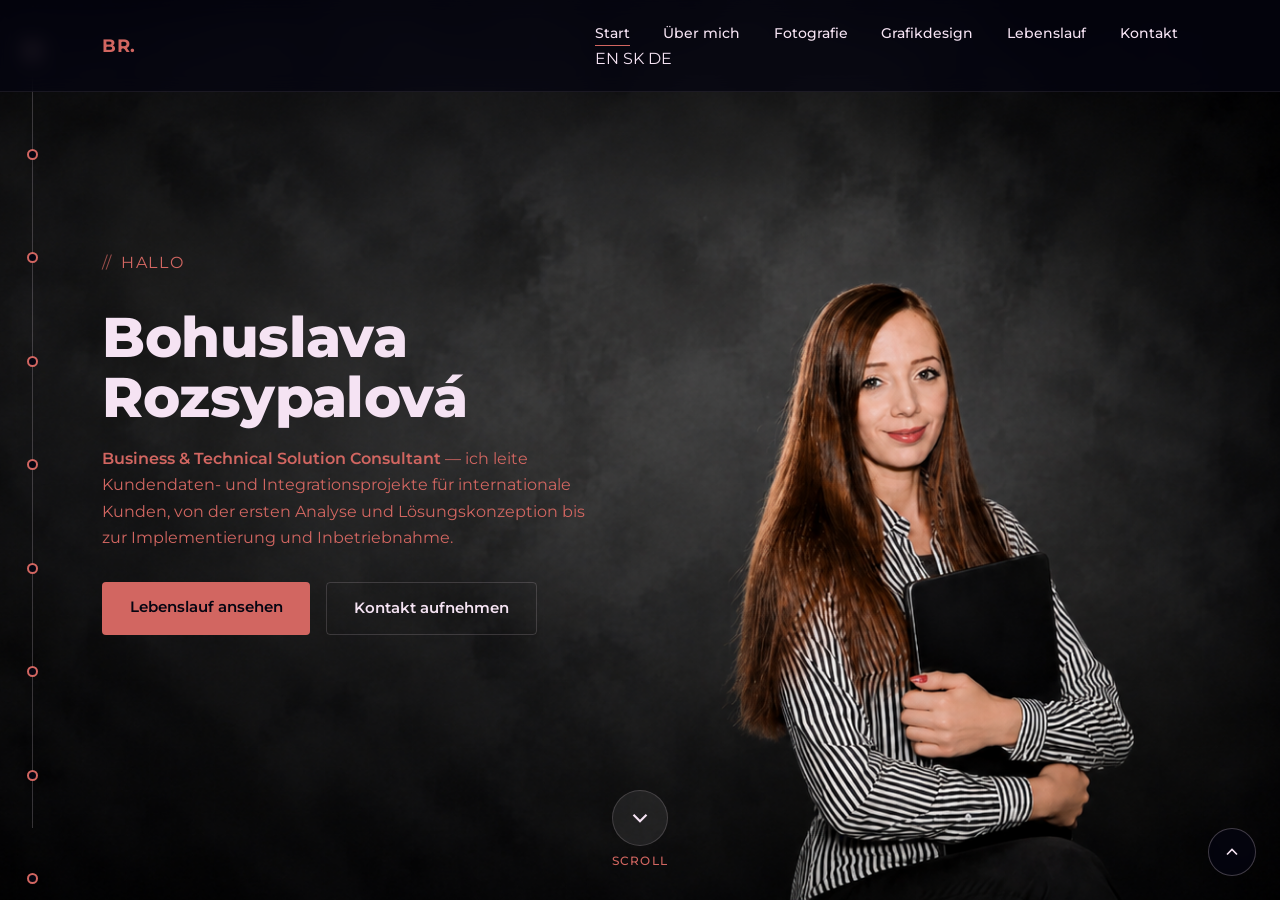
==== de.html @ 7084615e "Add files via upload" ====
<!DOCTYPE html>
<html lang="de">
<head>
<meta charset="UTF-8">
<meta name="viewport" content="width=device-width, initial-scale=1.0">
<meta name="theme-color" content="#050511">
<meta name="color-scheme" content="dark light">
<title>Bohuslava Rozsypalová — Business &amp; Technical Solution Consultant | CDP, CRM &amp; Datenintegration</title>
<meta name="description" content="Portfolio und Lebenslauf von Bohuslava Rozsypalová — Business &amp; Technical Solution Consultant mit Schwerpunkt Customer Data Platforms, CRM und Datenintegration.">

<!-- Sprachversionen der Seite -->
<link rel="alternate" hreflang="en" href="https://bohuslavar.github.io/index.html">
<link rel="alternate" hreflang="sk" href="https://bohuslavar.github.io/sk.html">
<link rel="alternate" hreflang="de" href="https://bohuslavar.github.io/de.html">

<!-- Favicon -->
<link rel="icon" type="image/png" href="https://res.cloudinary.com/xbffrklb/image/upload/v1787764963/9043000.png">
<link rel="apple-touch-icon" href="https://res.cloudinary.com/xbffrklb/image/upload/v1787764963/9043000.png">
<link rel="preconnect" href="https://fonts.googleapis.com">
<link rel="preconnect" href="https://fonts.gstatic.com" crossorigin>
<link href="https://fonts.googleapis.com/css2?family=Montserrat:wght@300;400;500;600;700;800&display=swap" rel="stylesheet">
<link rel="stylesheet" href="style.css">
<link rel="stylesheet" href="style-additions.css">
<!-- Übersetzungen der per JavaScript erzeugten Texte -->
<script>
window.I18N = {
  sending: 'Wird gesendet…',
  sendBtn: 'Nachricht senden',
  formOk: '✓ Nachricht gesendet — vielen Dank! Ich melde mich bald.',
  formErr: 'Etwas ist schiefgelaufen. Schreiben Sie mir bitte direkt an b.rozsypalova@gmail.com.',
  scratchHint: 'freirubbeln',
  moves: 'Züge: ',
  pairs: 'Paare: ',
  solved: (n) => `🎉 Gelöst in ${n} Zügen!`,
  photoCats: {
    portraits: { label: 'porträts', title: 'Porträtfotografie',  desc: 'Studio- und Available-Light-Porträts mit Fokus auf Charakter und Stimmung.' },
    various:   { label: 'diverses', title: 'Diverses',           desc: 'Eine Mischung aus Alltagsmomenten, Straßenszenen und persönlichen Projekten.' },
    products:  { label: 'produkte', title: 'Produktfotografie',  desc: 'Klare, detailorientierte Aufnahmen für E-Commerce und Branding.' },
    shelters:  { label: 'tierheime', title: 'Tierheime',         desc: 'Mit Fotografie unterstütze ich Tierheime, so gut ich kann.' }
  },
  graphicCats: {
    branding: { label: 'branding', title: 'Markenidentität',   desc: 'Logos, Farbsysteme und visuelle Identitäten für Marken und Produkte.' },
    ui:       { label: 'ui & web', title: 'UI- & Webdesign',   desc: 'Interfaces und Layouts für Websites, Apps und digitale Produkte.' },
    various:  { label: 'diverses', title: 'Diverses',          desc: 'Poster, Tassen, Broschüren und druckfertige Materialien.' }
  }
};
</script>
<script src="script.js" defer></script>
</head>
<body>

<!-- ============================================================
     PIPELINE
     ============================================================ -->
<div class="pipeline" aria-hidden="true">
  <div class="pipeline-track"></div>
  <div class="pipeline-node" style="top:5vh"  data-label="start"></div>
  <div class="pipeline-node" style="top:16.5vh" data-label="über mich"></div>
  <div class="pipeline-node" style="top:28vh" data-label="motto"></div>
  <div class="pipeline-node" style="top:39.5vh" data-label="fotografie"></div>
  <div class="pipeline-node" style="top:51vh" data-label="grafikdesign"></div>
  <div class="pipeline-node" style="top:62.5vh" data-label="schrift & farben"></div>
  <div class="pipeline-node" style="top:74vh" data-label="memory"></div>
  <div class="pipeline-node" style="top:85.5vh" data-label="lebenslauf"></div>
  <div class="pipeline-node" style="top:97vh" data-label="kontakt"></div>
</div>

<!-- ============================================================
     KOPFZEILE / NAVIGATION
     ============================================================ -->
<header>
  <a href="#home" class="logo">BR.</a>
  <div class="header-right">
    <nav>
      <ul id="nav-list">
        <li><a href="#home" data-nav="home">Start</a></li>
        <li><a href="#about" data-nav="about">Über mich</a></li>
        <li><a href="#photo" data-nav="photo">Fotografie</a></li>
        <li><a href="#graphic" data-nav="graphic">Grafikdesign</a></li>
        <li><a href="#cv" data-nav="cv">Lebenslauf</a></li>
        <li><a href="#contact" data-nav="contact">Kontakt</a></li>
      </ul>
    </nav>
    <!-- Sprachumschalter -->
    <div class="lang-switch" role="navigation" aria-label="Sprache">
      <a href="index.html" hreflang="en">EN</a>
      <a href="sk.html" hreflang="sk">SK</a>
      <a href="de.html" class="active" hreflang="de" aria-current="page">DE</a>
    </div>
    <button class="nav-toggle" aria-label="Menü öffnen" aria-expanded="false">☰</button>
  </div>
</header>

<div class="scroller" id="scroller">

  <button class="back-to-top" id="back-to-top" aria-label="Nach oben">
    <svg width="20" height="20" viewBox="0 0 24 24" fill="none" stroke="currentColor" stroke-width="2"><path d="M18 15l-6-6-6 6"/></svg>
  </button>

  <!-- ============================================================
       ABSCHNITT: START
       ============================================================ -->
  <section id="home" class="theme-a">
    <div class="home-copy" data-reveal>
      <p class="eyebrow">hallo</p>
      <h1>Bohuslava<br>Rozsypalová</h1>
      <p><span class="role">Business &amp; Technical Solution Consultant</span> — ich leite Kundendaten- und Integrationsprojekte für internationale Kunden, von der ersten Analyse und Lösungskonzeption bis zur Implementierung und Inbetriebnahme.</p>
      <div class="btn-row">
        <a href="https://bohuslavar.github.io/documents/Bohuslava_Rozsypalova_CV.pdf" target="_blank" rel="noopener" class="btn btn-primary">Lebenslauf ansehen</a>
        <a href="#contact" class="btn btn-ghost">Kontakt aufnehmen</a>
      </div>
    </div>
    <button class="scroll-cue" onclick="document.getElementById('about').scrollIntoView({behavior:'smooth'})" aria-label="Zum Abschnitt Über mich">
      <span class="scroll-circle"><svg width="26" height="26" viewBox="0 0 24 24" fill="none" stroke="currentColor" stroke-width="2"><path d="M6 9l6 6 6-6"/></svg></span>
      <span class="scroll-label">scroll</span>
    </button>
  </section>

  <!-- ============================================================
       ABSCHNITT: ÜBER MICH
       ============================================================ -->
   <section id="about" class="theme-b">
    <div class="about-grid">
      <div class="about-stats" data-reveal>
        <div class="stat">
          <span class="img-slot stat-icon-slot"><img src="https://res.cloudinary.com/xbffrklb/image/upload/v1787806260/ChatGPT_Image_27._8._2026_06_48_22.png" alt="" onerror="this.style.display='none'; this.nextElementSibling.style.display='flex';"><span class="img-fallback">IMG</span></span>
          <div><strong>6+</strong><span>Jahre in IT und Unternehmenstechnologien</span></div>
        </div>
        <div class="stat">
          <span class="img-slot stat-icon-slot"><img src="https://res.cloudinary.com/xbffrklb/image/upload/v1787831828/ChatGPT_Image_27._8._2026_13_56_57.png" alt="" onerror="this.style.display='none'; this.nextElementSibling.style.display='flex';"><span class="img-fallback">IMG</span></span>
          <div><strong>15+</strong><span>Jahre in Fotografie und Design</span></div>
        </div>
        <div class="stat">
          <span class="img-slot stat-icon-slot"><img src="https://res.cloudinary.com/xbffrklb/image/upload/v1787807628/ChatGPT_Image_27._8._2026_07_13_37.png" alt="" onerror="this.style.display='none'; this.nextElementSibling.style.display='flex';"><span class="img-fallback">IMG</span></span>
          <div><strong>3</strong><span>Sprachen — SK Muttersprache, EN und DE B2</span></div>
        </div>
      </div>
      <div class="about-text" data-reveal>
        <p class="eyebrow">über mich</p>
        <h2>Technologie mit Ergebnissen verbinden, die Sinn ergeben</h2>
        <p>Business &amp; Technical Solution Consultant mit über 6 Jahren praktischer Erfahrung in IT und Unternehmenstechnologien sowie internationalen Projekten in Banking, Telekommunikation und Pharma. Verbindung von fachlichen Anforderungen und technischer Umsetzung – von der Analyse und Lösungskonzeption bis zur Implementierung, mit AI als selbstverständlichem Teil der täglichen Arbeit.</p>
        <p>Neben der IT-Laufbahn außerdem professionelle Tätigkeit im Grafik- und Webdesign, die dem UI/UX-Teil der Projekte eine kreative und visuelle Dimension gibt. Laufende Zertifizierungen in verschiedenen Bereichen.</p>
        <div class="chips">
          <span class="chip"><span class="img-slot chip-icon-slot"><img src="https://res.cloudinary.com/xbffrklb/image/upload/v1787771329/images-5.png" alt="" onerror="this.style.display='none'; this.nextElementSibling.style.display='flex';"><span class="img-fallback">IMG</span></span> Customer Data Platforms</span>
          <span class="chip"><span class="img-slot chip-icon-slot"><img src="https://res.cloudinary.com/xbffrklb/image/upload/v1787816315/Salesforce-Logo.png" alt="" onerror="this.style.display='none'; this.nextElementSibling.style.display='flex';"><span class="img-fallback">IMG</span></span> Salesforce Marketing Cloud</span>
          <span class="chip"><span class="img-slot chip-icon-slot"><img src="https://res.cloudinary.com/xbffrklb/image/upload/v1787806260/ChatGPT_Image_27._8._2026_06_48_34.png" alt="" onerror="this.style.display='none'; this.nextElementSibling.style.display='flex';"><span class="img-fallback">IMG</span></span> REST-APIs &amp; Integrationen</span>
          <span class="chip"><span class="img-slot chip-icon-slot"><img src="https://res.cloudinary.com/xbffrklb/image/upload/v1787806260/ChatGPT_Image_27._8._2026_06_47_56.png" alt="" onerror="this.style.display='none'; this.nextElementSibling.style.display='flex';"><span class="img-fallback">IMG</span></span> Datenmodellierung &amp; Analyse</span>
          <span class="chip"><span class="img-slot chip-icon-slot"><img src="https://res.cloudinary.com/xbffrklb/image/upload/v1787806261/ChatGPT_Image_27._8._2026_06_48_27.png" alt="" onerror="this.style.display='none'; this.nextElementSibling.style.display='flex';"><span class="img-fallback">IMG</span></span> SQL &amp; Oracle PL/SQL</span>
          <span class="chip"><span class="img-slot chip-icon-slot"><img src="https://res.cloudinary.com/xbffrklb/image/upload/v1787806260/ChatGPT_Image_27._8._2026_06_48_22.png" alt="" onerror="this.style.display='none'; this.nextElementSibling.style.display='flex';"><span class="img-fallback">IMG</span></span> Webentwicklung</span>
          <span class="chip"><span class="img-slot chip-icon-slot"><img src="https://res.cloudinary.com/xbffrklb/image/upload/v1787807887/ChatGPT_Image_27._8._2026_07_17_53.png" alt="" onerror="this.style.display='none'; this.nextElementSibling.style.display='flex';"><span class="img-fallback">IMG</span></span> UI/UX &amp; Grafikdesign</span>
        </div>
      </div>
    </div>
    <button class="scroll-cue" onclick="document.getElementById('motto').scrollIntoView({behavior:'smooth'})" aria-label="Zum Abschnitt Motto">
      <span class="scroll-circle"><svg width="26" height="26" viewBox="0 0 24 24" fill="none" stroke="currentColor" stroke-width="2"><path d="M6 9l6 6 6-6"/></svg></span>
      <span class="scroll-label">scroll</span>
    </button>
  </section>

  <!-- ============================================================
       ABSCHNITT: MOTTO
       ============================================================ -->
  <section id="motto" class="theme-c">
    <div class="motto-wrap" data-reveal>
      <p class="eyebrow">interaktiv</p>
      <h2>Bildschirm frei wischen</h2>
      <p class="motto-hint">Klicken und ziehen (oder wischen) Sie über das Feld unten, um mein Motto freizulegen.</p>
      <div class="scratch-box">
        <div class="scratch-message">„Die besten Integrationen sind die, die niemand sieht.“</div>
        <canvas class="scratch-canvas" id="scratch-canvas"></canvas>
      </div>
      <button class="scratch-reset" id="scratch-reset">Zurücksetzen</button>
    </div>
    <button class="scroll-cue" onclick="document.getElementById('photo').scrollIntoView({behavior:'smooth'})" aria-label="Zum Abschnitt Fotografie">
      <span class="scroll-circle"><svg width="26" height="26" viewBox="0 0 24 24" fill="none" stroke="currentColor" stroke-width="2"><path d="M6 9l6 6 6-6"/></svg></span>
      <span class="scroll-label">scroll</span>
    </button>
  </section>

  <!-- ============================================================
       ABSCHNITT: FOTOGRAFIE
       ============================================================ -->
  <section id="photo" class="gallery-section theme-d">
    <p class="eyebrow">fotografie</p>
    <h2 data-reveal>Fotografie</h2>
    <p class="lead" data-reveal>Wählen Sie eine Kategorie, um die ganze Galerie zu sehen.</p>

    <div class="cat-grid" data-role="cat-grid" data-reveal>
      <button class="cat-card" data-cat="portraits">
        <span class="img-slot cat-card-img"><img src="https://res.cloudinary.com/xbffrklb/image/upload/v1787813464/IMG_8443-2.jpg" alt="Porträts" onerror="this.style.display='none'; this.nextElementSibling.style.display='flex';"><span class="img-fallback">IMG</span></span>
        <span class="cat-card-title">Porträts</span>
      </button>
      <button class="cat-card" data-cat="various">
        <span class="img-slot cat-card-img"><img src="https://res.cloudinary.com/xbffrklb/image/upload/v1787813451/BZK04091_copy.jpg" alt="Diverses" onerror="this.style.display='none'; this.nextElementSibling.style.display='flex';"><span class="img-fallback">IMG</span></span>
        <span class="cat-card-title">Diverses</span>
      </button>
      <button class="cat-card" data-cat="products">
        <span class="img-slot cat-card-img"><img src="https://res.cloudinary.com/xbffrklb/image/upload/v1787813473/IMG_3290.jpg" alt="Produkte" onerror="this.style.display='none'; this.nextElementSibling.style.display='flex';"><span class="img-fallback">IMG</span></span>
        <span class="cat-card-title">Produkte</span>
      </button>
      <button class="cat-card" data-cat="shelters">
        <span class="img-slot cat-card-img"><img src="https://res.cloudinary.com/xbffrklb/image/upload/v1787814125/KAR01523.jpg" alt="Tierheime" onerror="this.style.display='none'; this.nextElementSibling.style.display='flex';"><span class="img-fallback">IMG</span></span>
        <span class="cat-card-title">Tierheime</span>
      </button>
    </div>

    <div class="category-detail" data-role="category-detail" data-reveal hidden>
      <button class="back-link" data-role="back-link">← Zurück zu den Kategorien</button>
      <div class="cat-hero">
        <div class="tile cat-hero-image" data-role="hero-tile"></div>
        <div class="cat-hero-copy">
          <p class="eyebrow" data-role="hero-eyebrow">porträts</p>
          <h3 data-role="hero-title">Porträtfotografie</h3>
          <p data-role="hero-desc"></p>
        </div>
      </div>
      <div class="grid" data-role="thumbs"></div>
      <div class="thumb-pagination" data-role="thumb-pagination" hidden>
        <button class="thumb-nav" data-role="thumb-prev" aria-label="Vorherige Fotos">‹</button>
        <span class="thumb-page-indicator" data-role="thumb-page-indicator"></span>
        <button class="thumb-nav" data-role="thumb-next" aria-label="Nächste Fotos">›</button>
      </div>
    </div>

    <button class="scroll-cue" onclick="document.getElementById('graphic').scrollIntoView({behavior:'smooth'})" aria-label="Zum Abschnitt Grafikdesign">
      <span class="scroll-circle"><svg width="26" height="26" viewBox="0 0 24 24" fill="none" stroke="currentColor" stroke-width="2"><path d="M6 9l6 6 6-6"/></svg></span>
      <span class="scroll-label">scroll</span>
    </button>
  </section>

  <!-- ============================================================
       ABSCHNITT: GRAFIKDESIGN
       ============================================================ -->
  <section id="graphic" class="gallery-section theme-e">
    <p class="eyebrow">grafikdesign</p>
    <h2 data-reveal>Grafikdesign</h2>
    <p class="lead" data-reveal>Wählen Sie eine Kategorie, um die ganze Galerie zu sehen.</p>

    <div class="cat-grid" data-role="cat-grid" data-reveal>
      <button class="cat-card" data-cat="branding">
        <span class="img-slot cat-card-img"><img src="https://res.cloudinary.com/xbffrklb/image/upload/v1787818666/fabia-combi-overview-slider-01.jpg" alt="Branding" onerror="this.style.display='none'; this.nextElementSibling.style.display='flex';"><span class="img-fallback">IMG</span></span>
        <span class="cat-card-title">Branding</span>
      </button>
      <button class="cat-card" data-cat="ui">
        <span class="img-slot cat-card-img"><img src="https://res.cloudinary.com/xbffrklb/image/upload/v1787819014/Endermologia_muz_-_targety2_copy.jpg" alt="UI & Web" onerror="this.style.display='none'; this.nextElementSibling.style.display='flex';"><span class="img-fallback">IMG</span></span>
        <span class="cat-card-title">UI &amp; Web</span>
      </button>
      <button class="cat-card" data-cat="various">
        <span class="img-slot cat-card-img"><img src="https://res.cloudinary.com/xbffrklb/image/upload/v1787829710/Renesakideabook.png" alt="Diverses" onerror="this.style.display='none'; this.nextElementSibling.style.display='flex';"><span class="img-fallback">IMG</span></span>
        <span class="cat-card-title">Diverses</span>
      </button>

    </div>

    <div class="category-detail" data-role="category-detail" data-reveal hidden>
      <button class="back-link" data-role="back-link">← Zurück zu den Kategorien</button>
      <div class="cat-hero">
        <div class="tile cat-hero-image" data-role="hero-tile"></div>
        <div class="cat-hero-copy">
          <p class="eyebrow" data-role="hero-eyebrow">branding</p>
          <h3 data-role="hero-title">Markenidentität</h3>
          <p data-role="hero-desc"></p>
        </div>
      </div>
      <div class="grid" data-role="thumbs"></div>
      <div class="thumb-pagination" data-role="thumb-pagination" hidden>
        <button class="thumb-nav" data-role="thumb-prev" aria-label="Vorherige Fotos">‹</button>
        <span class="thumb-page-indicator" data-role="thumb-page-indicator"></span>
        <button class="thumb-nav" data-role="thumb-next" aria-label="Nächste Fotos">›</button>
      </div>
    </div>

    <button class="scroll-cue" onclick="document.getElementById('specimen').scrollIntoView({behavior:'smooth'})" aria-label="Zum Abschnitt Schrift & Farben">
      <span class="scroll-circle"><svg width="26" height="26" viewBox="0 0 24 24" fill="none" stroke="currentColor" stroke-width="2"><path d="M6 9l6 6 6-6"/></svg></span>
      <span class="scroll-label">scroll</span>
    </button>
  </section>

  <!-- ============================================================
       ABSCHNITT: SCHRIFT & FARBEN
       ============================================================ -->
  <section id="specimen" class="theme-f">
    <p class="eyebrow">specimen</p>
    <h2 data-reveal style="font-size:clamp(1.8rem,3.5vw,2.4rem); margin-bottom:2rem;">Schrift- &amp; Farbsystem</h2>
    <div class="specimen-grid" data-reveal>
      <div class="spec-row">
        <div class="spec-label">Schrift — Montserrat (Fallback: Roboto → Helvetica Neue → Arial)</div>
        <div class="spec-h1">Aa Bb Cc — ExtraBold 800 / H1</div>
        <div class="spec-h2" style="margin-top:0.5rem;">Aa Bb Cc — Bold 700 / H2</div>
        <div class="spec-h3" style="margin-top:0.5rem;">Aa Bb Cc — SemiBold 600 / H3</div>
        <div class="spec-medium" style="margin-top:0.5rem;">Aa Bb Cc — Medium 500 / Labels</div>
        <div class="spec-body" style="margin-top:0.5rem;">Aa Bb Cc — Regular 400 / Fließtext</div>
        <div class="spec-light" style="margin-top:0.5rem; color:var(--muted);">Aa Bb Cc — Light 300 / Bildunterschriften</div>
      </div>
      <div class="spec-row" style="border-bottom:none; padding-bottom:0;">
        <div class="spec-label">Palette — Dusk Horizon</div>
        <div class="swatches">
          <div class="swatch"><div class="swatch-color" style="background:#050511;"></div><span>Ink<br>#050511</span></div>
          <div class="swatch"><div class="swatch-color" style="background:#311B2F;"></div><span>Plum<br>#311B2F</span></div>
          <div class="swatch"><div class="swatch-color" style="background:#6B354C;"></div><span>Mauve<br>#6B354C</span></div>
          <div class="swatch"><div class="swatch-color" style="background:#933A3C;"></div><span>Terracotta<br>#933A3C</span></div>
          <div class="swatch"><div class="swatch-color" style="background:#D26661;"></div><span>Coral<br>#D26661</span></div>
          <div class="swatch"><div class="swatch-color" style="background:#F2D1D0;"></div><span>Peach<br>#F2D1D0</span></div>
          <div class="swatch"><div class="swatch-color" style="background:#F5E3F3;"></div><span>Mist<br>#F5E3F3</span></div>
        </div>
      </div>
    </div>
    <button class="scroll-cue" onclick="document.getElementById('game').scrollIntoView({behavior:'smooth'})" aria-label="Zum Abschnitt Memory">
      <span class="scroll-circle"><svg width="26" height="26" viewBox="0 0 24 24" fill="none" stroke="currentColor" stroke-width="2"><path d="M6 9l6 6 6-6"/></svg></span>
      <span class="scroll-label">scroll</span>
    </button>
  </section>

  <!-- ============================================================
       ABSCHNITT: MEMORY
       ============================================================ -->
  <section id="game" class="theme-a">
    <div class="game-wrap" data-reveal>
      <p class="eyebrow">kleine pause</p>
      <h2 style="font-size:clamp(1.6rem,3vw,2.1rem); margin-bottom:0.4rem;">Memory-Spiel</h2>
      <p class="motto-hint">Finden Sie alle 10 Paare. :)</p>
      <div class="game-hud">
        <span id="game-moves">Züge: 0</span>
        <span id="game-pairs">Paare: 0 / 10</span>
      </div>
      <div class="memory-grid" id="memory-grid"></div>
      <p class="game-win" id="game-win"></p>
      <button class="game-reset" id="game-reset">Neu mischen</button>
      <p class="game-note">Van-Gogh-Kollektion</p>
    </div>
    <button class="scroll-cue" onclick="document.getElementById('cv').scrollIntoView({behavior:'smooth'})" aria-label="Zum Abschnitt Lebenslauf">
      <span class="scroll-circle"><svg width="26" height="26" viewBox="0 0 24 24" fill="none" stroke="currentColor" stroke-width="2"><path d="M6 9l6 6 6-6"/></svg></span>
      <span class="scroll-label">scroll</span>
    </button>
  </section>

  <!-- ============================================================
       ABSCHNITT: LEBENSLAUF
       ============================================================ -->
  <section id="cv" class="theme-b">
    <div class="cv-top">
      <div>
        <p class="eyebrow">lebenslauf</p>
        <h2>Erfahrung &amp; Ausbildung</h2>
      </div>
      <a href="https://bohuslavar.github.io/documents/Bohuslava_Rozsypalova_CV.pdf" target="_blank" rel="noopener" class="btn btn-ghost">Lebenslauf herunterladen (PDF)</a>
    </div>
    <div class="cv-layout">
      <aside class="cv-icons" aria-label="Arbeitsbereiche">
        <div class="cv-icon-item"><span class="img-slot cv-icon-slot"><img src="https://res.cloudinary.com/xbffrklb/image/upload/v1787771329/images-5.png" alt="Customer Data Platforms" onerror="this.style.display='none'; this.nextElementSibling.style.display='flex';"><span class="img-fallback">IMG</span></span><span>Customer Data Platforms</span></div>
        <div class="cv-icon-item"><span class="img-slot cv-icon-slot"><img src="https://res.cloudinary.com/xbffrklb/image/upload/v1787806260/ChatGPT_Image_27._8._2026_06_48_34.png" alt="APIs & Integrationen" onerror="this.style.display='none'; this.nextElementSibling.style.display='flex';"><span class="img-fallback">IMG</span></span><span>APIs &amp; Integrationen</span></div>
        <div class="cv-icon-item"><span class="img-slot cv-icon-slot"><img src="https://res.cloudinary.com/xbffrklb/image/upload/v1787806260/ChatGPT_Image_27._8._2026_06_47_56.png" alt="Daten & Analyse" onerror="this.style.display='none'; this.nextElementSibling.style.display='flex';"><span class="img-fallback">IMG</span></span><span>Daten &amp; Analyse</span></div>
        <div class="cv-icon-item"><span class="img-slot cv-icon-slot"><img src="https://res.cloudinary.com/xbffrklb/image/upload/v1787816315/Salesforce-Logo.png" alt="Salesforce Marketing Cloud" onerror="this.style.display='none'; this.nextElementSibling.style.display='flex';"><span class="img-fallback">IMG</span></span><span>Salesforce Marketing Cloud</span></div>
        <div class="cv-icon-item"><span class="img-slot cv-icon-slot"><img src="https://res.cloudinary.com/xbffrklb/image/upload/v1787807887/ChatGPT_Image_27._8._2026_07_17_53.png" alt="Design & Kreativ" onerror="this.style.display='none'; this.nextElementSibling.style.display='flex';"><span class="img-fallback">IMG</span></span><span>Design &amp; Kreativ</span></div>
        <div class="cv-icon-item"><span class="img-slot cv-icon-slot"><img src="https://res.cloudinary.com/xbffrklb/image/upload/v1787807628/ChatGPT_Image_27._8._2026_07_13_37.png" alt="Sprachen" onerror="this.style.display='none'; this.nextElementSibling.style.display='flex';"><span class="img-fallback">IMG</span></span><span>Sprachen</span></div>
      </aside>
      <div class="cv-scroll" data-reveal>
        <div class="timeline">
          <div class="t-item">
            <div class="period">Nov. 2024 — heute</div>
            <div>
              <h3>Adastra s.r.o., Bratislava</h3>
              <span class="role">Business Solution Consultant | Customer Data Platform Specialist</span>
              <ul>
                <li>Mitarbeit an CDP- und CRM-Projekten für internationale Kunden aus den Bereichen Telekommunikation und Banking — Orange Moldova, Yettel Bulgaria und A1 Croatia — Erste Serbia Bank - von der ersten Analyse und Lösungskonzeption bis zur Implementierung und Inbetriebnahme, überwiegend in Bloomreach Engagement.</li>
                <li>Durchführung von Workshops mit Business-, Marketing- und IT-Stakeholdern sowie Überführung der Anforderungen in Zieldatenmodelle, technische Spezifikationen und Lieferpläne.</li>
                <li>Anbindung von Websites, mobilen Apps und Backend-Systemen an die CDP über REST-APIs, Webhooks, Mobile SDK und Tag Manager zur Datenerfassung in Echtzeit.</li>
                <li>Aufbau von Omnichannel-Customer-Journeys über E-Mail, Web, Push und In-App — inklusive Segmentierung, Trigger, Content-Erstellung, personalisierter Weblayer und wiederverwendbarer responsiver Templates mit starkem Fokus auf UI/UX.</li>
                <li>Analyse von Kunden-, Kampagnen- und Verhaltensdaten — As-is-, Gap- und Datenqualitätsanalysen, Funnels und Segment-Performance — und Nutzung der Ergebnisse für besseres Targeting und bessere Personalisierung.</li>
                <li>Umsetzung einer Real-Time-Decisioning-Plattform für O2 Slovakia sowie Oracle-PL/SQL-Lösungen für Reporting, Datenabgleich und Migrationsvalidierung für einen serbischen Bankkunden.</li>
              </ul>
            </div>
          </div>
          <div class="t-item">
            <div class="period">Aug. 2021 — Okt. 2024</div>
            <div>
              <h3>IBM Slovensko s.r.o., Košice</h3>
              <span class="role">Salesforce Marketing Cloud Consultant &amp; Developer</span>
              <ul>
                <li>Verantwortung für die technische Umsetzung von Marketingautomatisierung und Multichannel-Kundenkommunikation in Salesforce Marketing Cloud für Enterprise-Kunden.</li>
                <li>Aufbau und Pflege von Data Extensions, Zielgruppen, Personalisierungsregeln und SQL-Selektionslogik hinter automatisierten Kampagnen.</li>
                <li>Integration von SFMC mit CRM-Systemen und externen Webservices über REST- und SOAP-APIs, Automatisierung von Datenflüssen und Sicherstellung der Datenkonsistenz.</li>
                <li>Entwicklung responsiver E-Mail-Templates, Landingpages und Microsites in AMPscript, HTML/CSS und JavaScript, inklusive wiederverwendbarer Master-Templates.</li>
                <li>Bearbeitung von Produktionsvorfällen mit Salesforce Inspector und SOQL; Verwaltung von Benutzern, Rollen und Datenzugriffsrechten in Orbit CRM; Implementierung von Google Analytics und OneTrust.</li>
              </ul>
            </div>
          </div>
          <div class="t-item">
            <div class="period">Juli 2020 — Juli 2021</div>
            <div>
              <h3>M-Victory s.r.o., Košice</h3>
              <span class="role">Web Designer | UI/UX &amp; Brand Design</span>
              <ul>
                <li>Verantwortung für die visuelle Identität der Website von Anfang bis Ende, inklusive Logo, Markenelementen und Gestaltungsrichtlinien.</li>
                <li>Konzeption des visuellen Konzepts, der UI und der Seitenlayouts mit starkem Fokus auf UI/UX, intuitive Navigation, Typografie, Farbgebung und Usability.</li>
                <li>Begleitung von Entwicklung und QA während Implementierung und Test sowie Abgleich der umgesetzten Komponenten mit den ursprünglichen Designs.</li>
              </ul>
            </div>
          </div>
          <div class="t-item">
            <div class="period">Dez. 2016 — Juli 2020</div>
            <div>
              <h3>LafargeHolcim EBS s.r.o., Košice</h3>
              <span class="role">Accounts Payable Specialist | Coordinator</span>
              <ul>
                <li>Koordination eines kleinen Accounts-Payable-Teams für die Region Süddeutschland, inklusive Aufgabenverteilung, Prioritäten und Problemlösung.</li>
                <li>Prüfung und Verbuchung von Lieferantenrechnungen in SAP (FI) sowie Kommunikation mit Lieferanten auf Deutsch und Englisch.</li>
              </ul>
            </div>
          </div>
          <div class="t-item">
            <div class="period">Aug. 2014 — Sep. 2016</div>
            <div>
              <h3>Otto WorkForce b.v., Niederlande</h3>
              <span class="role">Warehouse Operator — G-Star RAW Designer Assistant</span>
              <ul>
                <li>Überwachung der Lagerbestände, Unterstützung des Lagerbetriebs und Pflege von Auftragsunterlagen.</li>
              </ul>
            </div>
          </div>
          <div class="t-item">
            <div class="period">2010 — 2014</div>
            <div>
              <h3>Kunstgewerbeschule (School of Arts), Košice</h3>
              <span class="role">Grafikdesign und Fotografie</span>
            </div>
          </div>
        </div>

        <div class="cv-skills">
          <h3>Zertifizierungen</h3>
          <p style="font-weight:400; color:var(--muted); font-size:0.88rem; max-width:60ch;">Salesforce Certified Marketing Cloud Consultant, Developer, Email Specialist und Administrator · Bloomreach Academy: Engagement und Discovery · Google Ads Search und Google Analytics Certified · IBM Industry Certifications (Banking, Telecom, Healthcare — Bronze und Silver) · Hubspot Digital Marketing · Hubspot Reporting</p>
        </div>

        <div class="cv-skills">
          <h3>Technische Kenntnisse</h3>
          <div class="skill-cats">
            <div class="skill-cat">
              <span class="cat-title"><span class="img-slot skill-icon-slot"><img src="https://res.cloudinary.com/xbffrklb/image/upload/v1787817290/12073517.png" alt="" onerror="this.style.display='none'; this.nextElementSibling.style.display='flex';"><span class="img-fallback">IMG</span></span> Development &amp; Data</span>
              <div class="skill-tags">
                <span class="skill-tag">JavaScript (ES6+)</span><span class="skill-tag">Node.js</span><span class="skill-tag">HTML5</span><span class="skill-tag">CSS3</span>
                <span class="skill-tag">Tailwind CSS</span><span class="skill-tag">SQL</span><span class="skill-tag">Oracle PL/SQL</span>
                <span class="skill-tag">SOQL</span><span class="skill-tag">AMPscript</span><span class="skill-tag">Jinja2</span><span class="skill-tag">Git / GitHub</span>
              </div>
            </div>
            <div class="skill-cat">
              <span class="cat-title"><span class="img-slot skill-icon-slot"><img src="https://res.cloudinary.com/xbffrklb/image/upload/v1787817486/17335208.png" alt="" onerror="this.style.display='none'; this.nextElementSibling.style.display='flex';"><span class="img-fallback">IMG</span></span> APIs &amp; Integration</span>
              <div class="skill-tags">
                <span class="skill-tag">REST APIs</span><span class="skill-tag">SOAP / Web Services</span><span class="skill-tag">Custom Webhooks</span>
                <span class="skill-tag">JSON &amp; Payload Mapping</span><span class="skill-tag">API Authentication</span><span class="skill-tag">Mobile SDK</span><span class="skill-tag">Postman</span>
              </div>
            </div>
            <div class="skill-cat">
              <span class="cat-title"><span class="img-slot skill-icon-slot"><img src="https://res.cloudinary.com/xbffrklb/image/upload/v1787771329/images-5.png" alt="" onerror="this.style.display='none'; this.nextElementSibling.style.display='flex';"><span class="img-fallback">IMG</span></span> Bloomreach Engagement</span>
              <div class="skill-tags">
                <span class="skill-tag">Customer Data Modeling</span><span class="skill-tag">Journey Orchestration</span><span class="skill-tag">Weblayers</span><span class="skill-tag">Dynamic Content</span>
                <span class="skill-tag">Segmentation</span><span class="skill-tag">Funnels &amp; Reporting</span><span class="skill-tag">Metrics &amp; Aggregates</span>
              </div>
            </div>
            <div class="skill-cat">
              <span class="cat-title"><span class="img-slot skill-icon-slot"><img src="https://res.cloudinary.com/xbffrklb/image/upload/v1787816315/Salesforce-Logo.png" alt="" onerror="this.style.display='none'; this.nextElementSibling.style.display='flex';"><span class="img-fallback">IMG</span></span> Salesforce Marketing Cloud</span>
              <div class="skill-tags">
                <span class="skill-tag">Journey Builder</span><span class="skill-tag">Automation Studio</span><span class="skill-tag">Data Extensions</span>
                <span class="skill-tag">Email &amp; Mobile Studio</span><span class="skill-tag">A/B Testing</span><span class="skill-tag">Salesforce Inspector</span>
              </div>
            </div>
            <div class="skill-cat">
              <span class="cat-title"><span class="img-slot skill-icon-slot"><img src="https://res.cloudinary.com/xbffrklb/image/upload/v1787806260/ChatGPT_Image_27._8._2026_06_47_56.png" alt="" onerror="this.style.display='none'; this.nextElementSibling.style.display='flex';"><span class="img-fallback">IMG</span></span> Analyse &amp; Delivery</span>
              <div class="skill-tags">
                <span class="skill-tag">As-Is &amp; Gap Analysis</span><span class="skill-tag">Data Modeling</span><span class="skill-tag">Data Quality &amp; Reconciliation</span>
                <span class="skill-tag">Technical Specification</span><span class="skill-tag">User Stories &amp; UAT</span><span class="skill-tag">Agile / Scrum</span><span class="skill-tag">Jira &amp; Confluence</span>
              </div>
            </div>
            <div class="skill-cat">
              <span class="cat-title"><span class="img-slot skill-icon-slot"><img src="https://res.cloudinary.com/xbffrklb/image/upload/v1787817398/adobe-creative-cloud-logo-free-png.webp" alt="" onerror="this.style.display='none'; this.nextElementSibling.style.display='flex';"><span class="img-fallback">IMG</span></span> Design &amp; Kreativ</span>
              <div class="skill-tags">
                <span class="skill-tag">UI/UX Design</span><span class="skill-tag">Photoshop</span><span class="skill-tag">Illustrator</span><span class="skill-tag">InDesign</span>
                <span class="skill-tag">XD</span><span class="skill-tag">Premiere Pro</span><span class="skill-tag">Figma</span><span class="skill-tag">Canva</span>
              </div>
            </div>
            <div class="skill-cat">
              <span class="cat-title"><span class="img-slot skill-icon-slot"><img src="https://res.cloudinary.com/xbffrklb/image/upload/v1787817290/12073517.png" alt="" onerror="this.style.display='none'; this.nextElementSibling.style.display='flex';"><span class="img-fallback">IMG</span></span> KI &amp; Automatisierung</span>
              <div class="skill-tags">
                <span class="skill-tag">Generative AI</span><span class="skill-tag">Prompt Engineering</span><span class="skill-tag">AI-Assisted Development</span>
                <span class="skill-tag">AI-Assisted Data Analysis</span><span class="skill-tag">Workflow Automation</span>
              </div>
            </div>
            <div class="skill-cat">
              <span class="cat-title"><span class="img-slot skill-icon-slot"><img src="https://res.cloudinary.com/xbffrklb/image/upload/v1787817060/3898082.png" alt="" onerror="this.style.display='none'; this.nextElementSibling.style.display='flex';"><span class="img-fallback">IMG</span></span> Sprachen</span>
              <div class="skill-tags">
                <span class="skill-tag">Slowakisch — Muttersprache</span><span class="skill-tag">Englisch — B2</span><span class="skill-tag">Deutsch — B2</span>
              </div>
            </div>
          </div>
        </div>
      </div>
    </div>

    <button class="scroll-cue" onclick="document.getElementById('contact').scrollIntoView({behavior:'smooth'})" aria-label="Zum Abschnitt Kontakt">
      <span class="scroll-circle"><svg width="26" height="26" viewBox="0 0 24 24" fill="none" stroke="currentColor" stroke-width="2"><path d="M6 9l6 6 6-6"/></svg></span>
      <span class="scroll-label">scroll</span>
    </button>
  </section>

  <!-- ============================================================
       ABSCHNITT: KONTAKT
       ============================================================ -->
  <section id="contact" class="theme-c">
    <div class="contact-grid">
      <div data-reveal>
        <p class="eyebrow">kontakt</p>
        <h2>Verbinden wir Ihr Projekt</h2>
        <!-- Foto + Name: auf dem Desktop neben dem Formular,
             auf dem Handy darüber. -->
        <div class="contact-person">
          <span class="img-slot contact-photo">
            <img src="https://res.cloudinary.com/livyisn3/image/upload/v1789982652/BohuslavaR.png" alt="Bohuslava Rozsypalová" onerror="this.style.display='none'; this.nextElementSibling.style.display='flex';">
            <span class="img-fallback">IMG</span>
          </span>
          <span class="contact-person-info">
            <strong>Bohuslava Rozsypalová</strong>
            <span>Ihre Nachricht kommt direkt bei mir an — ich antworte meist innerhalb eines Tages.</span>
          </span>
        </div>
        <p>Sie haben eine Website, die mit anderen Systemen sprechen muss, oder ein Projekt ohne technischen Berater? Melden Sie sich — das Formular geht direkt in mein Postfach.</p>
        <div class="contact-links">
          <a href="mailto:b.rozsypalova@gmail.com">b.rozsypalova@gmail.com</a>
          <a href="tel:+421950238952">+421 950 238 952</a>
          <a href="https://www.salesforce.com/trailblazer/bohuslavarozsypalova" target="_blank" rel="noopener">Salesforce-Trailblazer-Profil</a>
          <span>Košice / Bratislava, Slowakei</span>
        </div>
      </div>
      <form id="contact-form" data-reveal aria-label="Kontaktformular" action="https://formsubmit.co/b.rozsypalova@gmail.com" method="POST">
        <input type="hidden" name="_subject" value="Neue Nachricht von der Portfolio-Website">
        <input type="text" name="_honey" style="display:none" tabindex="-1" autocomplete="off">
        <div>
          <label for="name">Name</label>
          <input type="text" id="name" name="name" required>
        </div>
        <div>
          <label for="email">E-Mail</label>
          <input type="email" id="email" name="email" required>
        </div>
        <div>
          <label for="message">Nachricht</label>
          <textarea id="message" name="message" required></textarea>
        </div>
        <button type="submit" class="btn btn-primary" id="contact-submit" style="align-self:flex-start;">Nachricht senden</button>
        <p class="form-status" id="form-status" role="status"></p>
      </form>
    </div>
  </section>

  <footer>
    <span>© 2026 Bohuslava Rozsypalová</span>
    <span>Mit Sorgfalt gemacht.</span>
  </footer>

</div>

<!-- ============================================================
     LIGHTBOX
     ============================================================ -->
<div class="lightbox" id="lightbox" aria-hidden="true">
  <div class="lightbox-inner">
    <button class="lightbox-close" id="lightbox-close" aria-label="Schließen">&times;</button>
    <button class="lightbox-nav lightbox-prev" id="lightbox-prev" aria-label="Vorheriges Bild">‹</button>
    <button class="lightbox-nav lightbox-next" id="lightbox-next" aria-label="Nächstes Bild">›</button>
    <div id="lightbox-content"></div>
    <p class="lightbox-caption" id="lightbox-caption"></p>
  </div>
</div>

</body>
</html>
---- style.css ----
/* ==================================================================
   STYLE.CSS — Bohuslava Rozsypalová — Portfolio & CV
   ------------------------------------------------------------------
   Obsah :
     1  Premenné — farebná paleta a písmo
     2  Scroll kontajner (efekt "slide" cez scroll-snap)
     3  Farby jednotlivých sekcií (striedanie tmavá/svetlá téma)
     4  Pipeline — vertikálna značka vľavo
     5  Hlavička a navigácia
     6  Home (hero)
     7  Scroll tlačidlo + "späť hore"
     8  About
     9  Motto (scratch-to-reveal)
     10 Galérie (Photography aj Graphic Design — rovnaký mechanizmus)
     11 Type & Color specimen
     12 Pexeso (memory game)
     13 CV
     14 Kontakt
     15 Všeobecné (animácie, focus)
     16 Responzivita
   ================================================================== */

/* ============================================================
   1. ZÁKLADNÉ PREMENNÉ — farebná paleta "Dusk Horizon" 
   ============================================================ */
:root{
  /* --- Farebná paleta "Dusk Horizon" --- */
  --ink:#050511;       
  --plum:#311B2F;       
  --mauve:#6B354C;      
  --terracotta:#933A3C; 
  --coral:#D26661;       
  --mist:#F5E3F3;       
  --peach:#F2D1D0;     

  /* --- Písmo: Montserrat + zálohy Roboto / Helvetica / Arial --- */
  --font-main: 'Montserrat', 'Roboto', 'Helvetica Neue', Helvetica, Arial, sans-serif;

  /* --- Predvolená (fallback) téma sekcie  --- */
  --bg: var(--ink);
  --text: var(--mist);
  --muted: var(--coral);
  --accent: var(--coral);
  --btn-text: var(--ink);
  --line: rgba(245,227,243,0.16);
  --radius: 4px;
}
*{margin:0;padding:0;box-sizing:border-box;}
html{scroll-behavior:smooth;}
body{
  font-family:var(--font-main);
  font-weight:400; /* Regular  */
  background:var(--ink);
  color:var(--text);
  line-height:1.6;
  overflow-x:hidden;
}
/* Nadpisy — Montserrat Bold/ExtraBold*/
h1,h2,h3{font-family:var(--font-main); letter-spacing:-0.01em;}
h1{font-weight:800;} /* ExtraBold — hero nadpis */
h2{font-weight:700;} /* Bold — nadpisy sekcií */
h3{font-weight:600;} /* SemiBold — menšie nadpisy (napr. v CV) */
a{color:inherit;text-decoration:none;}
img{max-width:100%; display:block;}
::selection{background:var(--terracotta); color:var(--mist);}

/* ============================================================
   2. SCROLL KONTAJNER — slide efekt
   ============================================================ */
.scroller{ height:100vh; height:100dvh; overflow-y:scroll; scroll-snap-type:y proximity; }
section{
  min-height:100vh; min-height:100dvh;
  scroll-snap-align:start;
  position:relative;
  display:flex; flex-direction:column; justify-content:center;
  padding:6rem 8vw 7rem; /* väčší spodný priestor — scroll tlačidlo sa nikdy nebije s obsahom */
  background:var(--bg);
  color:var(--text);
  transition:background .3s;
}
@media (prefers-reduced-motion: reduce){ html{scroll-behavior:auto;} .scroller{scroll-snap-type:none;} }

.theme-a{ --bg:var(--ink);        --text:var(--mist); --muted:var(--coral); --accent:var(--coral);      --btn-text:var(--ink);  --line:rgba(245,227,243,0.16); }
.theme-b{ --bg:var(--mist);       --text:var(--ink);  --muted:var(--mauve); --accent:var(--terracotta); --btn-text:var(--mist); --line:rgba(5,5,17,0.14); }
.theme-c{ --bg:var(--plum);       --text:var(--mist); --muted:var(--coral); --accent:var(--coral);      --btn-text:var(--plum); --line:rgba(245,227,243,0.16); }
.theme-d{ --bg:var(--peach);      --text:var(--ink);  --muted:var(--mauve); --accent:var(--terracotta); --btn-text:var(--peach);--line:rgba(5,5,17,0.12); }
.theme-e{ --bg:var(--mauve);      --text:var(--mist); --muted:var(--peach); --accent:var(--peach);      --btn-text:var(--ink); --line:rgba(245,227,243,0.2); }
.theme-f{ --bg:var(--coral);      --text:var(--ink);  --muted:var(--plum);  --accent:var(--ink);        --btn-text:var(--mist);--line:rgba(5,5,17,0.16); }

/* ============================================================
   4. "PIPELINE" 
   ============================================================ */
.pipeline{ position:fixed; left:32px; top:0; bottom:0; width:2px; z-index:40; display:none; }
@media (min-width:1050px){ .pipeline{display:block;} }
.pipeline-track{ position:absolute; left:0; top:8vh; bottom:8vh; width:1px; background:rgba(245,227,243,0.2); }
.pipeline-node{
  position:absolute; left:-5px; width:11px; height:11px; border-radius:50%;
  background:var(--ink); border:2px solid var(--coral);
  transition:border-color .3s, background .3s, transform .3s; cursor:pointer;
}
.pipeline-node.active{ border-color:var(--mist); background:var(--terracotta); transform:scale(1.15); }
.pipeline-node::after{
  content:attr(data-label); position:absolute; left:22px; top:50%; transform:translateY(-50%);
  font-family:var(--font-main); font-weight:500; font-size:0.64rem; color:var(--mist);
  background:rgba(5,5,17,0.8); padding:2px 7px; border-radius:3px;
  white-space:nowrap; opacity:0; transition:opacity .2s; pointer-events:none;
}
.pipeline-node:hover::after{opacity:1;}

/* ============================================================
   5. HLAVIČKA A NAVIGÁCIA 
   ============================================================ */
header{
  position:fixed; top:0; left:0; right:0; z-index:50;
  display:flex; align-items:center; justify-content:space-between;
  padding:20px 8vw;
  background:rgba(5,5,17,0.72); /* tmavý poloпriehľadný pás — funguje nad každou témou */
  backdrop-filter:blur(10px);
  -webkit-backdrop-filter:blur(10px);
  border-bottom:1px solid rgba(245,227,243,0.08);
}
.logo{ font-family:var(--font-main); font-weight:700; font-size:1.1rem; color:var(--coral); letter-spacing:0.02em; }
nav ul{ list-style:none; display:flex; gap:2.1rem; }
nav a{ font-family:var(--font-main); font-weight:500; font-size:0.88rem; color:var(--mist); position:relative; padding:4px 0; }
nav a::after{ content:""; position:absolute; left:0; bottom:0; width:0; height:1.5px; background:var(--coral); transition:width .25s; }
nav a:hover::after, nav a.active::after{width:100%;}
.nav-toggle{ display:none; background:none; border:none; color:var(--mist); font-size:1.6rem; cursor:pointer; z-index:60; }
@media (max-width:860px){
  nav ul{
    position:fixed; top:0; right:0; height:100vh; height:100dvh; width:min(80vw,320px);
    background:var(--ink); flex-direction:column; justify-content:center;
    gap:1.7rem; padding:0 2.4rem; transform:translateX(100%); transition:transform .3s;
    box-shadow:-8px 0 30px rgba(0,0,0,0.35);
  }
  nav ul.open{transform:translateX(0);}
  .nav-toggle{display:block;}
}

/* Malý "eyebrow" label nad nadpismi (napr. "// about me") */
.eyebrow{
  font-family:var(--font-main); font-weight:600; /* SemiBold */
  text-transform:uppercase; letter-spacing:0.1em;
  color:var(--accent); font-size:0.78rem;
  margin-bottom:0.9rem; display:flex; align-items:center; gap:0.6rem;
}
.eyebrow::before{content:"//"; color:var(--muted); opacity:0.7; text-transform:none; letter-spacing:0;}

/* ============================================================
   6. HOME (HERO) — meno, titulok, tlačidlá, fotka na pozadí
   ============================================================ */
#home{
  display:flex; flex-direction:column; justify-content:center;
  background-image:var(--hero-img);
  background-repeat:no-repeat;
  background-position:75% center;
  background-size:cover;
  background-color:var(--ink);
}
.home-copy{max-width:56ch; position:relative; z-index:2;}
.home-copy h1{ font-size:clamp(2.2rem, 5vw, 3.5rem); line-height:1.08; margin-bottom:1.1rem; } /* ExtraBold 800 (dedí z h1) */
.home-copy .role{color:var(--accent); font-weight:600;}
.home-copy p{ font-weight:400; color:var(--muted); max-width:46ch; margin-bottom:2rem; font-size:1.02rem; }
.btn-row{display:flex; gap:1rem; flex-wrap:wrap;}
.btn{
  display:inline-block; padding:0.85rem 1.7rem; border-radius:var(--radius);
  font-family:var(--font-main); font-weight:600; /* SemiBold — tlačidlá */
  font-size:0.95rem; transition:transform .2s, background .2s, border-color .2s, opacity .2s;
  cursor:pointer; border:none;
}
.btn-primary{background:var(--accent); color:var(--btn-text);}
.btn-primary:hover{transform:translateY(-2px); opacity:0.9;}
.btn-ghost{border:1.5px solid var(--line); color:var(--text); background:transparent;}
.btn-ghost:hover{border-color:var(--accent); transform:translateY(-2px);}
.btn[disabled]{opacity:0.5; cursor:not-allowed; transform:none;}

/* ============================================================
   7. SCROLL TLAČIDLO 
   ============================================================ */
.scroll-cue{
  position:absolute; bottom:2rem; left:50%; transform:translateX(-50%);
  display:flex; flex-direction:column; align-items:center; gap:8px;
  background:none; border:none; cursor:pointer; color:var(--text);
}
.scroll-circle{
  width:56px; height:56px; border-radius:50%;
  border:1.5px solid var(--line);
  background:rgba(255,255,255,0.08);
  display:flex; align-items:center; justify-content:center;
  transition:transform .2s, border-color .2s, background .2s;
}
.scroll-cue:hover .scroll-circle{ border-color:var(--accent); background:rgba(255,255,255,0.16); transform:translateY(3px); }
.scroll-circle svg{width:26px; height:26px; animation:bob 1.8s ease-in-out infinite;}
.scroll-label{
  font-family:var(--font-main); font-weight:500; font-size:0.72rem;
  letter-spacing:0.1em; text-transform:uppercase; color:var(--muted);
}
@keyframes bob{0%,100%{transform:translateY(0);}50%{transform:translateY(6px);}}
@media (prefers-reduced-motion: reduce){.scroll-circle svg{animation:none;}}

/* "Späť hore"  */
.back-to-top{
  position:fixed; right:24px; bottom:24px; z-index:45;
  width:48px; height:48px; border-radius:50%;
  background:rgba(5,5,17,0.75); border:1.5px solid rgba(245,227,243,0.25);
  color:var(--mist); display:flex; align-items:center; justify-content:center;
  cursor:pointer; opacity:0; pointer-events:none;
  transition:opacity .25s, transform .25s, border-color .25s;
  backdrop-filter:blur(6px); -webkit-backdrop-filter:blur(6px);
}
.back-to-top.visible{opacity:1; pointer-events:auto;}
.back-to-top:hover{transform:translateY(-3px); border-color:var(--coral);}
@media (max-width:600px){ .back-to-top{right:16px; bottom:16px; width:42px; height:42px;} }

/* ============================================================
   8. ABOUT — štatistiky + text o mne 
   ============================================================ */
.about-grid{ display:grid; grid-template-columns:0.85fr 1.15fr; gap:3.5rem; align-items:start; }
.about-stats{display:flex; flex-direction:column; gap:1rem;}
.stat{
  display:flex; align-items:center; gap:1rem;
  border:1px solid var(--line); border-radius:10px;
  padding:1rem 1.2rem; background:rgba(255,255,255,0.04);
  transition:transform .2s, border-color .2s, background .2s, color .2s;
  cursor:default;
}
/* Hover = "rozsvietenie": pozadie sa zmení na accent farbu témy,
   text (číslo, popisok aj ikonka) prejde na kontrastnú --btn-text farbu */
.stat:hover{transform:translateX(4px); border-color:var(--accent); background:var(--accent);}
.stat strong{display:block; font-family:var(--font-main); font-weight:800; font-size:1.5rem; transition:color .2s;} /* ExtraBold — čísla */
.stat span{color:var(--muted); font-weight:400; font-size:0.85rem; transition:color .2s;}
.stat .stat-icon{font-size:1.8rem; color:var(--text); font-weight:400; transition:color .2s;}
/* Obrázkový placeholder namiesto emoji ikonky pri štatistike (fixná veľkosť!) */
.stat .stat-icon-slot{width:80px; height:70px; border-radius:50%; flex-shrink:0;}
.stat:hover strong, .stat:hover span, .stat:hover .stat-icon{color:var(--btn-text);}

.about-text h2{font-size:clamp(1.8rem,3.5vw,2.4rem); margin-bottom:1.2rem;}
.about-text p{font-weight:400; color:var(--muted); margin-bottom:1rem; max-width:60ch;}
.chips{display:flex; flex-wrap:wrap; gap:0.6rem; margin-top:1.6rem;}
.chip{
  display:inline-flex; align-items:center; gap:0.4rem;
  font-family:var(--font-main); font-weight:500; font-size:0.76rem; padding:6px 13px;
  border:1px solid var(--line); border-radius:20px; color:var(--text);
  background:rgba(255,255,255,0.04); transition:border-color .2s, transform .2s, background .2s, color .2s;
  cursor:default;
}
/* Hover = "rozsvietenie", rovnaký princíp ako pri .stat vyššie */
.chip:hover{border-color:var(--accent); background:var(--accent); color:var(--btn-text); transform:translateY(-2px);}
.chip-icon{font-size:0.9rem;}
/* Obrázkový placeholder namiesto emoji ikonky v chipe (fixná veľkosť!) */
.chip .chip-icon-slot{width:16px; height:16px; border-radius:50%; flex-shrink:0;}

/* ============================================================
   9. MOTTO — (scratch-to-reveal)
   ============================================================ */
#motto{align-items:center; text-align:center;}
.motto-wrap{max-width:720px; margin:0 auto;}
.motto-wrap .eyebrow{justify-content:center;}
.motto-wrap h2{font-size:clamp(1.6rem,3vw,2.1rem); margin-bottom:0.4rem;}
.motto-hint{font-weight:300; color:var(--muted); font-size:0.9rem; margin-bottom:2rem;} /* Light — jemná poznámka */
.scratch-box{
  position:relative; width:100%; max-width:640px; aspect-ratio:16/7; margin:0 auto;
  border-radius:8px; overflow:hidden; border:1px solid var(--line); background:var(--ink);
  touch-action:none;
}
.scratch-message{
  position:absolute; inset:0; display:flex; align-items:center; justify-content:center;
  padding:1.5rem; font-family:var(--font-main); font-weight:700; font-size:clamp(1.05rem, 2.4vw, 1.6rem);
  color:var(--coral); text-align:center; background:var(--plum);
}
.scratch-canvas{position:absolute; inset:0; width:100%; height:100%; cursor:grab;}
.scratch-reset{
  margin-top:1.6rem; font-family:var(--font-main); font-weight:500; font-size:0.78rem; color:var(--muted);
  background:none; border:1px solid var(--line); border-radius:20px; padding:8px 16px; cursor:pointer;
}
.scratch-reset:hover{border-color:var(--accent); color:var(--text);}

/* ============================================================
   10. GALÉRIE (Photography aj Graphic Design) + Lightbox
   ============================================================ */
.gallery-section h2{font-size:clamp(1.8rem,3.5vw,2.4rem); margin-bottom:0.5rem;}
.gallery-section > p.lead{font-weight:300; color:var(--muted); max-width:58ch; margin-bottom:2rem;}

.cat-grid{display:grid; grid-template-columns:repeat(auto-fit, minmax(170px,1fr)); gap:1.1rem;}
.cat-card{
  aspect-ratio:4/3; border-radius:8px; border:1px solid var(--line);
  background:rgba(255,255,255,0.04); display:flex; flex-direction:column;
  align-items:center; justify-content:center; gap:0.7rem; cursor:pointer;
  transition:transform .2s, border-color .2s, background .2s;
  font-family:var(--font-main); color:var(--text);
}
.cat-card:hover{transform:translateY(-3px); border-color:var(--accent); background:rgba(255,255,255,0.08);}
/* Obrázok v kartičke kategórie — štvorcový (nie kruhový), aby fotky
   nemuseli byť orezané do kruhu a lepšie "sedeli" v štvorcovej ploche */
.cat-card-img{width:112px; height:88px; border-radius:8px;}
.cat-card-title{font-weight:600; font-size:0.95rem;}


.img-slot{
  display:inline-flex; align-items:center; justify-content:center;
  overflow:hidden; flex-shrink:0; background:rgba(255,255,255,0.05);
}
.img-slot img{width:100%; height:100%; object-fit:cover; display:block; border-radius:inherit;}
.img-fallback{
  display:none; align-items:center; justify-content:center; text-align:center;
  width:100%; height:100%; border:1px dashed var(--line); border-radius:inherit;
  font-family:var(--font-main); font-weight:600; font-size:0.6rem; letter-spacing:0.04em;
  color:var(--muted); background:rgba(255,255,255,0.04); padding:2px; line-height:1.15;
}

.category-detail{margin-top:0.4rem;}
.back-link{
  display:inline-flex; align-items:center; gap:0.4rem;
  font-family:var(--font-main); font-weight:600; font-size:0.85rem;
  color:var(--text); background:rgba(255,255,255,0.05);
  border:1px solid var(--line); border-radius:20px; cursor:pointer;
  margin-bottom:1.5rem; padding:8px 16px; transition:border-color .2s, background .2s, color .2s;
}
.back-link:hover{color:var(--accent); border-color:var(--accent); background:rgba(255,255,255,0.09);}
.cat-hero{ display:grid; grid-template-columns:1.1fr 0.9fr; gap:2rem; align-items:center; margin-bottom:2rem; }
.cat-hero-image{aspect-ratio:4/3; margin:0;}
.cat-hero-copy h3{font-size:1.5rem; margin-bottom:0.6rem;}
.cat-hero-copy p{font-weight:400; color:var(--muted); margin-bottom:0; max-width:44ch;}

.grid{ display:grid; grid-template-columns:repeat(auto-fit, minmax(200px,1fr)); gap:1.1rem; }

/* Stránkovanie miniatúr pod galériou — vždy zobrazuje 4 fotky naraz,
   šípky prepínajú na ďalšiu/predchádzajúcu štvoricu. Ak je fotiek
   v kategórii 4 alebo menej, celý riadok sa skryje (rieši script.js). */
.thumb-pagination{
  display:flex; align-items:center; justify-content:center; gap:1rem;
  margin-top:1.2rem;
}
/* DÔLEŽITÉ: bez tohto pravidla by atribút "hidden" nefungoval, lebo
   .thumb-pagination{display:flex} má rovnakú "silu" ako prehliadačove
   predvolené pravidlo pre [hidden] — týmto ho jednoznačne prebijeme. */
.thumb-pagination[hidden]{display:none;}
.thumb-nav{
  width:38px; height:38px; border-radius:50%;
  border:1px solid var(--line); background:rgba(255,255,255,0.05);
  color:var(--text); font-size:1.3rem; line-height:1; cursor:pointer;
  display:flex; align-items:center; justify-content:center;
  transition:border-color .2s, background .2s;
}
.thumb-nav:hover:not(:disabled){border-color:var(--accent); background:rgba(255,255,255,0.1);}
.thumb-nav:disabled{opacity:0.3; cursor:not-allowed;}
.thumb-page-indicator{
  font-family:var(--font-main); font-weight:500; font-size:0.8rem; color:var(--muted); min-width:3.2em; text-align:center;
}
.tile{
  aspect-ratio:4/3; border-radius:6px; border:1px solid var(--line);
  display:flex; align-items:flex-end; padding:14px; position:relative; overflow:hidden;
  background:rgba(255,255,255,0.04); cursor:pointer;
}
.tile img{position:absolute; inset:0; width:100%; height:100%; object-fit:cover;}
.tile::before{content:""; position:absolute; inset:0; opacity:0.92;}
.tile span{position:relative; font-family:var(--font-main); font-weight:500; font-size:0.74rem; color:#fff; z-index:1; text-shadow:0 1px 3px rgba(0,0,0,0.6);}
.tile[data-has-img="true"]::before{display:none;}
/* Farebné pozadia placeholder dlaždíc — striedanie kombinácií z novej palety */
.tile:nth-child(6n+1)::before{background:linear-gradient(135deg,#6B354C,#311B2F);}
.tile:nth-child(6n+2)::before{background:linear-gradient(135deg,#D26661,#6B354C);}
.tile:nth-child(6n+3)::before{background:linear-gradient(135deg,#311B2F,#050511);}
.tile:nth-child(6n+4)::before{background:linear-gradient(135deg,#F2D1D0,#D26661);}
.tile:nth-child(6n+5)::before{background:linear-gradient(135deg,#6B354C,#050511);}
.tile:nth-child(6n+6)::before{background:linear-gradient(135deg,#D26661,#311B2F);}
.tile:hover{transform:translateY(-3px); transition:transform .2s;}

/* Lightbox — zväčšenie fotky po kliknutí (s max. veľkosťou) + šípky ďalej/späť */
.lightbox{ position:fixed; inset:0; z-index:100; background:rgba(5,5,17,0.92); display:none; align-items:center; justify-content:center; padding:4vh 4vw; }
.lightbox.open{display:flex;}
.lightbox-inner{ position:relative; max-width:min(90vw, 900px); max-height:85vh; }
.lightbox-inner img, .lightbox-inner .lb-placeholder{ max-width:min(90vw, 900px); max-height:85vh; width:auto; height:auto; border-radius:6px; display:block; }
.lb-placeholder{ width:min(90vw,700px); aspect-ratio:4/3; display:flex; align-items:center; justify-content:center; color:#fff; font-family:var(--font-main); font-weight:500; font-size:0.95rem; background:#933A3C; }
.lightbox-close{ position:absolute; top:-42px; right:0; background:none; border:none; color:#F5E3F3; font-size:1.8rem; cursor:pointer; line-height:1; }
.lightbox-caption{ text-align:center; margin-top:0.8rem; color:#D26661; font-family:var(--font-main); font-weight:400; font-size:0.8rem; }
.lightbox-nav{
  position:absolute; top:50%; transform:translateY(-50%);
  background:rgba(5,5,17,0.6); border:1px solid rgba(245,227,243,0.3);
  color:#F5E3F3; width:44px; height:44px; border-radius:50%;
  font-size:1.7rem; line-height:1; cursor:pointer; display:flex; align-items:center; justify-content:center;
}
.lightbox-nav:hover{border-color:#D26661;}
.lightbox-prev{left:-58px;}
.lightbox-next{right:-58px;}
@media (max-width:760px){
  .lightbox-prev{left:6px;}
  .lightbox-next{right:6px;}
  .lightbox-nav{width:38px; height:38px; font-size:1.3rem;}
}

/* ============================================================
   11. TYPE & COLOR SPECIMEN — ukážka písma a novej farebnej palety
   ============================================================ */
.specimen-grid{display:flex; flex-direction:column; gap:2.4rem; max-width:850px;}
.spec-row{border-bottom:1px solid var(--line); padding-bottom:1.6rem;}
.spec-label{font-family:var(--font-main); font-weight:600; font-size:0.78rem; color:var(--muted); margin-bottom:0.5rem;}
.spec-h1{font-family:var(--font-main); font-weight:800; font-size:clamp(2rem,4vw,3rem); line-height:1.1;} /* ExtraBold */
.spec-h2{font-family:var(--font-main); font-weight:700; font-size:1.7rem;} /* Bold */
.spec-h3{font-family:var(--font-main); font-weight:600; font-size:1.2rem;} /* SemiBold */
.spec-medium{font-family:var(--font-main); font-weight:500; font-size:1rem;} /* Medium */
.spec-light{font-family:var(--font-main); font-weight:300; font-size:1rem;} /* Light */
.spec-body{font-family:var(--font-main); font-weight:400; font-size:1rem; max-width:60ch; color:var(--muted);} /* Regular */
.swatches{display:flex; flex-wrap:wrap; gap:0.9rem; margin-top:0.6rem;}
.swatch{width:96px;}
.swatch-color{height:56px; border-radius:5px; border:1px solid var(--line); margin-bottom:6px;}
.swatch span{font-family:var(--font-main); font-weight:400; font-size:0.68rem; color:var(--muted); display:block;}

/* ============================================================
   12. PEXESO (MEMORY GAME) — 10 dvojíc / 20 kariet
   ============================================================ */
#game{align-items:center; padding-bottom:8rem;} /* extra priestor dole, aby sa scroll tlačidlo nebilo s textom */
.game-wrap{max-width:640px; margin:0 auto; width:100%; text-align:center;}
.game-wrap .eyebrow{justify-content:center;}
.game-hud{display:flex; justify-content:center; gap:2rem; margin:1rem 0 1.6rem; font-family:var(--font-main); font-weight:500; font-size:0.85rem; color:var(--muted);}
.memory-grid{
  display:grid; grid-template-columns:repeat(5, 1fr); gap:0.6rem; max-width:560px; margin:0 auto;
}
.mem-card{ aspect-ratio:1/1; perspective:600px; cursor:pointer; }
.mem-card-inner{ position:relative; width:100%; height:100%; transition:transform .5s; transform-style:preserve-3d; }
.mem-card.flipped .mem-card-inner, .mem-card.matched .mem-card-inner{transform:rotateY(180deg);}
.mem-face{
  position:absolute; inset:0; display:flex; align-items:center; justify-content:center;
  border-radius:6px; backface-visibility:hidden; font-size:1.4rem;
}
/* Predná strana karty (tá, čo vidno PRED kliknutím) — namiesto farby
   používa jeden spoločný "cover" obrázok pre všetky karty naraz.
   URL sa nastavuje raz v script.js (premenná memCoverImage) a odtiaľ
   sem príde cez CSS premennú --mem-cover-img. Kým URL nie je nastavená,
   zostane vidieť len farba var(--plum) ako záloha. */
.mem-front{
  background: var(--plum) var(--mem-cover-img, none) center / cover no-repeat;
  border:1px solid var(--line); color:var(--coral); font-family:var(--font-main); font-weight:700; font-size:0.9rem;
}
.mem-back{background:var(--coral); padding:4px; transform:rotateY(180deg);}
.mem-card.matched .mem-back{background:var(--terracotta);}
.mem-img-slot{width:100%; height:100%; border-radius:4px;}
.mem-img-slot .img-fallback{font-size:0.62rem;}
.game-note{font-weight:300; color:var(--muted); font-size:0.85rem; margin-top:1.6rem; max-width:56ch; margin-left:auto; margin-right:auto;}
.game-reset{
  margin-top:1.2rem; font-family:var(--font-main); font-weight:500; font-size:0.78rem; color:var(--muted);
  background:none; border:1px solid var(--line); border-radius:20px; padding:8px 16px; cursor:pointer;
}
.game-reset:hover{border-color:var(--accent); color:var(--text);}
.game-win{font-family:var(--font-main); font-weight:700; color:var(--accent); font-size:1.1rem; margin-top:1rem; min-height:1.4em;}

/* ============================================================
   13. CV — časová os, zručnosti, certifikáty
   ============================================================ */
#cv h2{font-size:clamp(1.8rem,3.5vw,2.4rem); margin-bottom:0.6rem;}
.cv-top{display:flex; justify-content:space-between; align-items:flex-end; flex-wrap:wrap; gap:1rem; margin-bottom:2rem;}
/* Dvojstĺpcové rozloženie: vľavo ikonky "čo robím", vpravo timeline + zručnosti */
.cv-layout{display:grid; grid-template-columns:190px 1fr; gap:2.4rem; align-items:start;}
.cv-icons{display:flex; flex-direction:column; gap:1.1rem; position:sticky; top:6rem;}
.cv-icon-item{
  display:flex; flex-direction:column; align-items:center; text-align:center; gap:0.5rem;
  padding:1rem 0.6rem; border:1px solid var(--line); border-radius:8px;
  background:rgba(255,255,255,0.05);
}
.cv-icon-item .cv-icon-slot{width:68px; height:44px; border-radius:34%;}
.cv-icon-item span:last-child{font-family:var(--font-main); font-weight:500; font-size:0.76rem; color:var(--muted);}
.cv-scroll{max-height:56vh; overflow-y:auto; padding-right:0.6rem;}
.cv-scroll::-webkit-scrollbar{width:6px;}
.cv-scroll::-webkit-scrollbar-thumb{background:var(--muted); border-radius:3px;}
.timeline{display:flex; flex-direction:column; gap:0; max-width:74ch;}
.t-item{display:grid; grid-template-columns:130px 1fr; gap:1.6rem; padding:1.2rem 0; border-bottom:1px solid var(--line);}
.t-item:first-child{padding-top:0;}
.t-item .period{font-family:var(--font-main); font-weight:600; color:var(--accent); font-size:0.8rem;} /* SemiBold — dátumy */
.t-item h3{font-size:1rem; margin-bottom:0.15rem;}
.t-item .role{font-weight:500; font-size:0.88rem; color:var(--muted); margin-bottom:0.5rem; display:block;}
.t-item ul{padding-left:1.1rem; color:var(--muted); font-weight:400; font-size:0.88rem;}
.t-item ul li{margin-bottom:0.3rem;}
.cv-skills{margin-top:2.4rem;}
.cv-skills h3{font-size:1.1rem; margin-bottom:1rem;}
.skill-cats{display:grid; grid-template-columns:repeat(auto-fit,minmax(220px,1fr)); gap:1.4rem;}
.skill-cat span.cat-title{font-family:var(--font-main); font-weight:600; font-size:0.85rem; color:var(--accent); display:flex; align-items:center; gap:0.5rem; margin-bottom:0.6rem;}
.skill-cat .skill-icon-slot{width:50px; height:45px; border-radius:50%;}
.skill-tags{display:flex; flex-wrap:wrap; gap:0.4rem;}
.skill-tag{
  font-family:var(--font-main); font-weight:500; font-size:0.74rem;
  padding:4px 11px; border:1px solid var(--line); border-radius:14px; color:var(--text);
  background:rgba(255,255,255,0.06);
}

/* ============================================================
   14. KONTAKT — formulár (FormSubmit, posiela iba na jeden email)
   ============================================================ */
.contact-grid{display:grid; grid-template-columns:1fr 1fr; gap:3.5rem; align-items:start;}
#contact h2{font-size:clamp(1.8rem,3.5vw,2.4rem); margin-bottom:1rem;}
#contact .contact-grid > div:first-child p{font-weight:400; color:var(--muted); max-width:44ch; margin-bottom:1.6rem;}
.contact-links{display:flex; flex-direction:column; gap:0.8rem;}
.contact-links a, .contact-links span{
  font-family:var(--font-main); font-weight:500; font-size:0.9rem; color:var(--text);
  border-bottom:1px solid var(--line); padding-bottom:6px; width:fit-content;
}
.contact-links a:hover{color:var(--accent);}
form{display:flex; flex-direction:column; gap:1rem;}
label{font-family:var(--font-main); font-weight:500; font-size:0.8rem; color:var(--muted); margin-bottom:0.35rem; display:block;}
input, textarea{
  width:100%; background:rgba(255,255,255,0.05); border:1px solid var(--line); color:var(--text);
  padding:0.75rem 0.9rem; border-radius:var(--radius); font-family:var(--font-main); font-weight:400; font-size:0.95rem;
}
input:focus, textarea:focus{outline:2px solid var(--accent); outline-offset:1px;}
textarea{resize:vertical; min-height:110px;}
.form-status{font-weight:500; font-size:0.85rem; color:var(--accent); min-height:1.2em;}
footer{
  padding:1.4rem 8vw; display:flex; justify-content:space-between;
  font-family:var(--font-main); font-weight:400; font-size:0.74rem; color:var(--coral);
  border-top:1px solid rgba(245,227,243,0.12); flex-wrap:wrap; gap:0.5rem;
  background:var(--ink);
}

/* ============================================================
   15. VŠEOBECNÉ — animácie pri scrollovaní, focus štýl
   ============================================================ */
[data-reveal]{opacity:0; transform:translateY(18px); transition:opacity .6s ease, transform .6s ease;}
[data-reveal].in{opacity:1; transform:translateY(0);}
@media (prefers-reduced-motion: reduce){[data-reveal]{opacity:1; transform:none; transition:none;}}
a:focus-visible, button:focus-visible{outline:2px solid var(--accent); outline-offset:3px;}

/* ============================================================
   16. RESPONZIVITA — postupné zmenšovanie pre tablet/mobil
   ============================================================ */
@media (max-width:1080px){ section{padding:6rem 6vw 6.5rem;} }
@media (max-width:900px){
  /* Mobil: fotka sa priblíži (cover) a zameria na tvár, namiesto
     zmenšenia celej fotky nad nadpis. Tmavý gradient navrchu
     zabezpečuje čitateľnosť textu. */
  #home{
    background-image:
      linear-gradient(180deg, rgba(5,5,17,0.35) 0%, rgba(5,5,17,0.85) 55%, var(--ink) 100%),
      var(--hero-img);
    background-size:cover, cover;
    background-position:center, 74% 16%;
    background-repeat:no-repeat, no-repeat;
  }
  .about-grid, .contact-grid{grid-template-columns:1fr;}
  .cat-hero{grid-template-columns:1fr;}
  .cv-top{flex-direction:column; align-items:flex-start;}
  .cv-layout{grid-template-columns:1fr;}
  .cv-icons{flex-direction:row; flex-wrap:wrap; position:static; justify-content:center;}
  .cv-icon-item{flex:1 1 110px;}
}
@media (max-width:480px){
  .memory-grid{grid-template-columns:repeat(4,1fr);}
}
@media (max-width:600px){
  section{padding:5.5rem 6vw 6rem;}
  header{padding:16px 6vw;}
  .t-item{grid-template-columns:1fr; gap:0.3rem;}
  .btn-row{gap:0.7rem;}
  .btn{padding:0.75rem 1.3rem; font-size:0.9rem;}
  .grid{grid-template-columns:repeat(auto-fit, minmax(140px,1fr)); gap:0.8rem;}
  footer{flex-direction:column; text-align:center;}
  .swatches{gap:0.6rem;}
  .swatch{width:78px;}
  .scroll-circle{width:48px; height:48px;}
  .scroll-circle svg{width:22px; height:22px;}
}
@media (max-width:420px){
  .home-copy h1{font-size:1.9rem;}
}
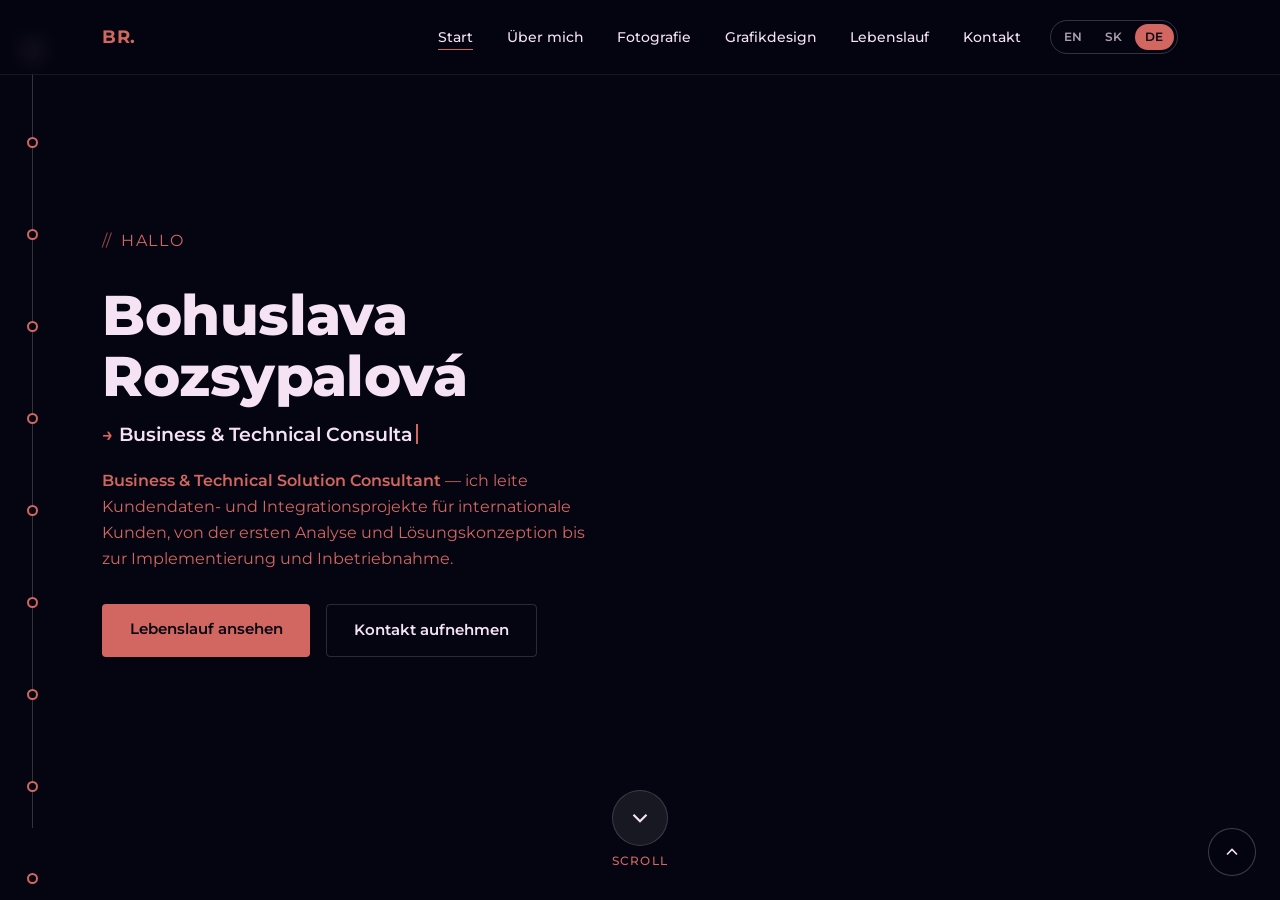
==== commit a02a3fb4: "Update de.html" ====
--- a/de.html
+++ b/de.html
@@ -20,7 +20,7 @@
 <link rel="preconnect" href="https://fonts.gstatic.com" crossorigin>
 <link href="https://fonts.googleapis.com/css2?family=Montserrat:wght@300;400;500;600;700;800&display=swap" rel="stylesheet">
 <link rel="stylesheet" href="style.css">
-<link rel="stylesheet" href="style-additions.css">
+
 <!-- Übersetzungen der per JavaScript erzeugten Texte -->
 <script>
 window.I18N = {
@@ -54,15 +54,16 @@
      ============================================================ -->
 <div class="pipeline" aria-hidden="true">
   <div class="pipeline-track"></div>
-  <div class="pipeline-node" style="top:5vh"  data-label="start"></div>
-  <div class="pipeline-node" style="top:16.5vh" data-label="über mich"></div>
-  <div class="pipeline-node" style="top:28vh" data-label="motto"></div>
-  <div class="pipeline-node" style="top:39.5vh" data-label="fotografie"></div>
-  <div class="pipeline-node" style="top:51vh" data-label="grafikdesign"></div>
-  <div class="pipeline-node" style="top:62.5vh" data-label="schrift & farben"></div>
-  <div class="pipeline-node" style="top:74vh" data-label="memory"></div>
-  <div class="pipeline-node" style="top:85.5vh" data-label="lebenslauf"></div>
-  <div class="pipeline-node" style="top:97vh" data-label="kontakt"></div>
+  <div class="pipeline-node" style="top:5vh"     data-label="start"></div>
+  <div class="pipeline-node" style="top:15.22vh" data-label="über mich"></div>
+  <div class="pipeline-node" style="top:25.44vh" data-label="weitere seiten"></div>
+  <div class="pipeline-node" style="top:35.67vh" data-label="motto"></div>
+  <div class="pipeline-node" style="top:45.89vh" data-label="fotografie"></div>
+  <div class="pipeline-node" style="top:56.11vh" data-label="grafikdesign"></div>
+  <div class="pipeline-node" style="top:66.33vh" data-label="schrift &amp; farben"></div>
+  <div class="pipeline-node" style="top:76.56vh" data-label="memory"></div>
+  <div class="pipeline-node" style="top:86.78vh" data-label="lebenslauf"></div>
+  <div class="pipeline-node" style="top:97vh"    data-label="kontakt"></div>
 </div>
 
 <!-- ============================================================
@@ -104,13 +105,14 @@
     <div class="home-copy" data-reveal>
       <p class="eyebrow">hallo</p>
       <h1>Bohuslava<br>Rozsypalová</h1>
+            <p class="typewriter" aria-label="Business &amp; Technical Consultant, Webentwicklerin, Grafikdesignerin, Fotografin"><span class="tw-prefix" aria-hidden="true">→</span><span class="tw-text" aria-hidden="true" data-words="Business &amp; Technical Consultant|Webentwicklerin|Grafikdesignerin|Fotografin"></span><span class="tw-caret" aria-hidden="true"></span></p>
       <p><span class="role">Business &amp; Technical Solution Consultant</span> — ich leite Kundendaten- und Integrationsprojekte für internationale Kunden, von der ersten Analyse und Lösungskonzeption bis zur Implementierung und Inbetriebnahme.</p>
       <div class="btn-row">
         <a href="https://bohuslavar.github.io/documents/Bohuslava_Rozsypalova_CV.pdf" target="_blank" rel="noopener" class="btn btn-primary">Lebenslauf ansehen</a>
         <a href="#contact" class="btn btn-ghost">Kontakt aufnehmen</a>
       </div>
     </div>
-    <button class="scroll-cue" onclick="document.getElementById('about').scrollIntoView({behavior:'smooth'})" aria-label="Zum Abschnitt Über mich">
+      <button class="scroll-cue" onclick="document.getElementById('more').scrollIntoView({behavior:'smooth'})" aria-label="Zum Abschnitt Weitere Seiten">
       <span class="scroll-circle"><svg width="26" height="26" viewBox="0 0 24 24" fill="none" stroke="currentColor" stroke-width="2"><path d="M6 9l6 6 6-6"/></svg></span>
       <span class="scroll-label">scroll</span>
     </button>
@@ -156,7 +158,66 @@
       <span class="scroll-label">scroll</span>
     </button>
   </section>
-
+  <!-- ============================================================
+       ABSCHNITT: WEITERE SEITEN
+       ============================================================ -->
+  <section id="more" class="theme-a" data-pipeline-label="weitere seiten">
+    <p class="eyebrow">weitere projekte</p>
+    <h2 data-reveal>Sehen Sie auch meine weiteren Seiten</h2>
+    <p class="lead" data-reveal>Eigenständige Websites mit mehr aus meiner Arbeit.</p>
+
+    <div class="more-grid" data-reveal>
+      <a class="more-card" href="https://bohuslavar.github.io/GraphicPortfolio/" target="_blank" rel="noopener">
+        <div class="more-card-visual">
+          <img src="https://res.cloudinary.com/livyisn3/image/upload/v1792050900/Untitled-4.jpg" alt="Graphic Portfolio" loading="lazy" onerror="this.remove()">
+          <span class="more-card-num">01</span>
+        </div>
+        <div class="more-card-body">
+          <h3>Graphic Portfolio</h3>
+          <p>Logos, visuelle Identitäten, UI-Entwürfe und Printarbeiten an einem Ort.</p>
+          <span class="more-card-cta">Öffnen <span aria-hidden="true">→</span></span>
+        </div>
+      </a>
+      <a class="more-card" href="https://bohuslavar.github.io/Grandhotel/" target="_blank" rel="noopener">
+        <div class="more-card-visual">
+          <img src="https://res.cloudinary.com/livyisn3/image/upload/v1792050900/grhtl.jpg" alt="Grandhotel" loading="lazy" onerror="this.remove()">
+          <span class="more-card-num">02</span>
+        </div>
+        <div class="more-card-body">
+          <h3>Grandhotel</h3>
+          <p>Hotel-Website — vom Designkonzept bis zur responsiven Umsetzung.</p>
+          <span class="more-card-cta">Öffnen <span aria-hidden="true">→</span></span>
+        </div>
+      </a>
+      <a class="more-card" href="https://bohuslavar.github.io/Photography/" target="_blank" rel="noopener">
+        <div class="more-card-visual">
+          <img src="https://res.cloudinary.com/livyisn3/image/upload/v1788991617/8110A084-2484-446B-BF45-C96464E2B1D4.jpg" alt="Photography" loading="lazy" onerror="this.remove()">
+          <span class="more-card-num">03</span>
+        </div>
+        <div class="more-card-body">
+          <h3>Photography</h3>
+          <p>Porträts, Produkte und Tierheim-Fotos — ganze Serien in höherer Auflösung.</p>
+          <span class="more-card-cta">Öffnen <span aria-hidden="true">→</span></span>
+        </div>
+      </a>
+      <a class="more-card" href="#" target="_blank" rel="noopener">
+        <div class="more-card-visual">
+          <img src="SEM-DAJ-URL-OBRAZKA" alt="AI Agents" loading="lazy" onerror="this.remove()">
+          <span class="more-card-num">04</span>
+        </div>
+        <div class="more-card-body">
+          <h3>AI Agents</h3>
+          <p>Experimente mit KI-Agenten und der Automatisierung alltäglicher Arbeit.</p>
+          <span class="more-card-cta">Öffnen <span aria-hidden="true">→</span></span>
+        </div>
+      </a>
+    </div>
+
+    <button class="scroll-cue" onclick="document.getElementById('motto').scrollIntoView({behavior:'smooth'})" aria-label="Zum Abschnitt Motto">
+      <span class="scroll-circle"><svg width="26" height="26" viewBox="0 0 24 24" fill="none" stroke="currentColor" stroke-width="2"><path d="M6 9l6 6 6-6"/></svg></span>
+      <span class="scroll-label">scroll</span>
+    </button>
+  </section>
   <!-- ============================================================
        ABSCHNITT: MOTTO
        ============================================================ -->
--- a/style.css
+++ b/style.css
@@ -18,20 +18,23 @@
      14 Kontakt
      15 Všeobecné (animácie, focus)
      16 Responzivita
+     17 Ďalšie stránky (#more) — 4 kocky + 3D tilt
+     18 Typewriter v úvode
+     19 Formulár — zakázané slová
    ================================================================== */
 
 /* ============================================================
-   1. ZÁKLADNÉ PREMENNÉ — farebná paleta "Dusk Horizon" 
+   1. ZÁKLADNÉ PREMENNÉ — farebná paleta "Dusk Horizon"
    ============================================================ */
 :root{
   /* --- Farebná paleta "Dusk Horizon" --- */
-  --ink:#050511;       
-  --plum:#311B2F;       
-  --mauve:#6B354C;      
-  --terracotta:#933A3C; 
-  --coral:#D26661;       
-  --mist:#F5E3F3;       
-  --peach:#F2D1D0;     
+  --ink:#050511;
+  --plum:#311B2F;
+  --mauve:#6B354C;
+  --terracotta:#933A3C;
+  --coral:#D26661;
+  --mist:#F5E3F3;
+  --peach:#F2D1D0;
 
   /* --- Písmo: Montserrat + zálohy Roboto / Helvetica / Arial --- */
   --font-main: 'Montserrat', 'Roboto', 'Helvetica Neue', Helvetica, Arial, sans-serif;
@@ -88,7 +91,7 @@
 .theme-f{ --bg:var(--coral);      --text:var(--ink);  --muted:var(--plum);  --accent:var(--ink);        --btn-text:var(--mist);--line:rgba(5,5,17,0.16); }
 
 /* ============================================================
-   4. "PIPELINE" 
+   4. "PIPELINE"
    ============================================================ */
 .pipeline{ position:fixed; left:32px; top:0; bottom:0; width:2px; z-index:40; display:none; }
 @media (min-width:1050px){ .pipeline{display:block;} }
@@ -108,13 +111,13 @@
 .pipeline-node:hover::after{opacity:1;}
 
 /* ============================================================
-   5. HLAVIČKA A NAVIGÁCIA 
+   5. HLAVIČKA A NAVIGÁCIA
    ============================================================ */
 header{
   position:fixed; top:0; left:0; right:0; z-index:50;
   display:flex; align-items:center; justify-content:space-between;
   padding:20px 8vw;
-  background:rgba(5,5,17,0.72); /* tmavý poloпriehľadný pás — funguje nad každou témou */
+  background:rgba(5,5,17,0.72); /* tmavý polopriehľadný pás — funguje nad každou témou */
   backdrop-filter:blur(10px);
   -webkit-backdrop-filter:blur(10px);
   border-bottom:1px solid rgba(245,227,243,0.08);
@@ -149,12 +152,14 @@
    6. HOME (HERO) — meno, titulok, tlačidlá, fotka na pozadí
    ============================================================ */
 #home{
+  --hero-img:url('https://res.cloudinary.com/livyisn3/image/upload/v1789982651/BCKgrnd_image.png');
   display:flex; flex-direction:column; justify-content:center;
   background-image:var(--hero-img);
   background-repeat:no-repeat;
   background-position:75% center;
   background-size:cover;
   background-color:var(--ink);
+
 }
 .home-copy{max-width:56ch; position:relative; z-index:2;}
 .home-copy h1{ font-size:clamp(2.2rem, 5vw, 3.5rem); line-height:1.08; margin-bottom:1.1rem; } /* ExtraBold 800 (dedí z h1) */
@@ -174,7 +179,7 @@
 .btn[disabled]{opacity:0.5; cursor:not-allowed; transform:none;}
 
 /* ============================================================
-   7. SCROLL TLAČIDLO 
+   7. SCROLL TLAČIDLO
    ============================================================ */
 .scroll-cue{
   position:absolute; bottom:2rem; left:50%; transform:translateX(-50%);
@@ -212,7 +217,7 @@
 @media (max-width:600px){ .back-to-top{right:16px; bottom:16px; width:42px; height:42px;} }
 
 /* ============================================================
-   8. ABOUT — štatistiky + text o mne 
+   8. ABOUT — štatistiky + text o mne
    ============================================================ */
 .about-grid{ display:grid; grid-template-columns:0.85fr 1.15fr; gap:3.5rem; align-items:start; }
 .about-stats{display:flex; flex-direction:column; gap:1rem;}
@@ -558,3 +563,161 @@
 @media (max-width:420px){
   .home-copy h1{font-size:1.9rem;}
 }
+
+/* ============================================================
+   17. ĎALŠIE STRÁNKY (#more) — 4 kocky vedľa seba
+   ============================================================ */
+#more h2{font-size:clamp(1.8rem,3.5vw,2.4rem); margin-bottom:0.5rem;}
+#more > p.lead{font-weight:300; color:var(--muted); max-width:58ch; margin-bottom:2.2rem;}
+
+.more-grid{
+  display:grid;
+  grid-template-columns:repeat(4, minmax(0,1fr));
+  gap:1.3rem;
+}
+
+.more-card{
+  position:relative;
+  display:flex; flex-direction:column;
+  border:1px solid var(--line); border-radius:12px;
+  background:rgba(255,255,255,0.04);
+  overflow:hidden;
+  color:var(--text);
+  transform:perspective(900px) rotateX(0) rotateY(0);
+  transform-style:preserve-3d;
+  transition:transform .35s ease, border-color .25s, box-shadow .25s;
+  will-change:transform;
+}
+.more-card:hover{
+  border-color:var(--accent);
+  box-shadow:0 18px 40px -18px rgba(210,102,97,0.55);
+}
+/* Počas pohybu myši script.js prepína triedu .is-tilting — rýchlejšia odozva */
+.more-card.is-tilting{transition:transform .08s linear, border-color .25s, box-shadow .25s;}
+
+/* Horná "vizuálna" časť kocky — gradient z palety Dusk Horizon + ikonka */
+.more-card-visual{
+  position:relative;
+  aspect-ratio:4/3;
+  display:flex; align-items:center; justify-content:center;
+  color:var(--mist);
+}
+.more-card:nth-child(1) .more-card-visual{background:linear-gradient(135deg,#D26661,#6B354C);}
+.more-card:nth-child(2) .more-card-visual{background:linear-gradient(135deg,#933A3C,#311B2F);}
+.more-card:nth-child(3) .more-card-visual{background:linear-gradient(135deg,#F2D1D0,#D26661);}
+.more-card:nth-child(4) .more-card-visual{background:linear-gradient(135deg,#6B354C,#050511);}
+.more-card:nth-child(3) .more-card-visual{color:var(--ink);}
+
+.more-card-visual svg{
+  width:58px; height:58px;
+  transform:translateZ(30px);           /* ikonka "vystúpi" pri naklonení */
+  transition:transform .35s ease;
+}
+.more-card:hover .more-card-visual svg{transform:translateZ(30px) scale(1.08);}
+
+.more-card-num{
+  position:absolute; top:12px; left:14px;
+  font-weight:700; font-size:0.72rem; letter-spacing:0.1em; opacity:0.75;
+}
+.more-card-badge{
+  position:absolute; top:10px; right:12px;
+  font-weight:600; font-size:0.62rem; letter-spacing:0.08em; text-transform:uppercase;
+  padding:3px 9px; border-radius:20px;
+  background:rgba(5,5,17,0.55); color:var(--mist);
+}
+
+.more-card-body{
+  display:flex; flex-direction:column; gap:0.45rem;
+  padding:1.1rem 1.2rem 1.3rem; flex:1;
+}
+.more-card-body h3{font-size:1.05rem;}
+.more-card-body p{font-weight:400; font-size:0.84rem; line-height:1.55; opacity:0.75;}
+.more-card-cta{
+  margin-top:auto; padding-top:0.6rem;
+  display:inline-flex; align-items:center; gap:0.4rem;
+  font-weight:600; font-size:0.84rem; color:var(--accent);
+}
+.more-card-cta span{transition:transform .2s;}
+.more-card:hover .more-card-cta span{transform:translateX(4px);}
+.more-card.is-soon .more-card-cta{color:var(--muted); opacity:0.7;}
+
+/* ============================================================
+   17b. ODLESK pri 3D tilte — pozícia sa nastavuje zo script.js (JS 10) cez --gx / --gy
+   ============================================================ */
+.more-card::after{
+  content:""; position:absolute; inset:0; pointer-events:none;
+  background:radial-gradient(circle at var(--gx,50%) var(--gy,50%), rgba(255,255,255,0.22), transparent 55%);
+  opacity:0; transition:opacity .25s;
+}
+.more-card:hover::after{opacity:1;}
+
+/* ============================================================
+   18. TYPEWRITER v úvode (script.js — JS 9)
+   ============================================================ */
+.home-copy .typewriter{
+  font-weight:600; font-size:clamp(1rem,1.8vw,1.2rem);
+  color:var(--text); margin:-0.3rem 0 1.1rem; min-height:1.6em;
+}
+.home-copy .typewriter .tw-prefix{color:var(--accent); margin-right:0.35rem;}
+.tw-caret{
+  display:inline-block; width:2px; height:1.05em; margin-left:3px;
+  background:var(--accent); vertical-align:-0.15em;
+  animation:tw-blink 1s steps(1) infinite;
+}
+@keyframes tw-blink{50%{opacity:0;}}
+
+/* ============================================================
+   19. FORMULÁR — zakázané slová (script.js — JS 4)
+   ============================================================ */
+.field-warning{
+  font-weight:500; font-size:0.78rem; color:var(--peach);
+  margin-top:0.4rem; min-height:0;
+}
+.field-warning:empty{display:none;}
+input.has-banned, textarea.has-banned{
+  border-color:var(--coral);
+  outline:2px solid var(--coral); outline-offset:1px;
+}
+.shake{animation:field-shake .4s ease;}
+@keyframes field-shake{
+  0%,100%{transform:translateX(0);}
+  20%{transform:translateX(-6px);} 40%{transform:translateX(6px);}
+  60%{transform:translateX(-4px);} 80%{transform:translateX(4px);}
+}
+
+@media (prefers-reduced-motion: reduce){
+  .more-card, .more-card-visual svg{transition:none;}
+  .tw-caret{animation:none;}
+  .shake{animation:none;}
+}
+
+/* ============================================================
+   19b. RESPONZIVITA nových prvkov
+   ============================================================ */
+@media (max-width:1080px){
+  .more-grid{grid-template-columns:repeat(2, minmax(0,1fr));}
+}
+@media (max-width:560px){
+  .more-grid{grid-template-columns:1fr; gap:1rem;}
+  .more-card-visual{aspect-ratio:16/7;}
+  .more-card-visual svg{width:44px; height:44px;}
+}
+
+/* ============================================================
+   20. PREPÍNAČ JAZYKOV (EN / SK / DE)
+   ============================================================ */
+.header-right{display:flex; align-items:center; gap:1.8rem;}
+.lang-switch{
+  display:flex; gap:2px; padding:3px;
+  border:1px solid rgba(245,227,243,0.2); border-radius:20px;
+}
+.lang-switch a{
+  font-family:var(--font-main); font-weight:600; font-size:0.72rem; letter-spacing:0.04em;
+  padding:4px 10px; border-radius:14px; color:var(--mist); opacity:0.7;
+  transition:opacity .2s, background .2s, color .2s;
+}
+.lang-switch a:hover{opacity:1;}
+.lang-switch a.active{background:var(--coral); color:var(--ink); opacity:1;}
+@media (max-width:860px){
+  .header-right{gap:1rem;}
+}
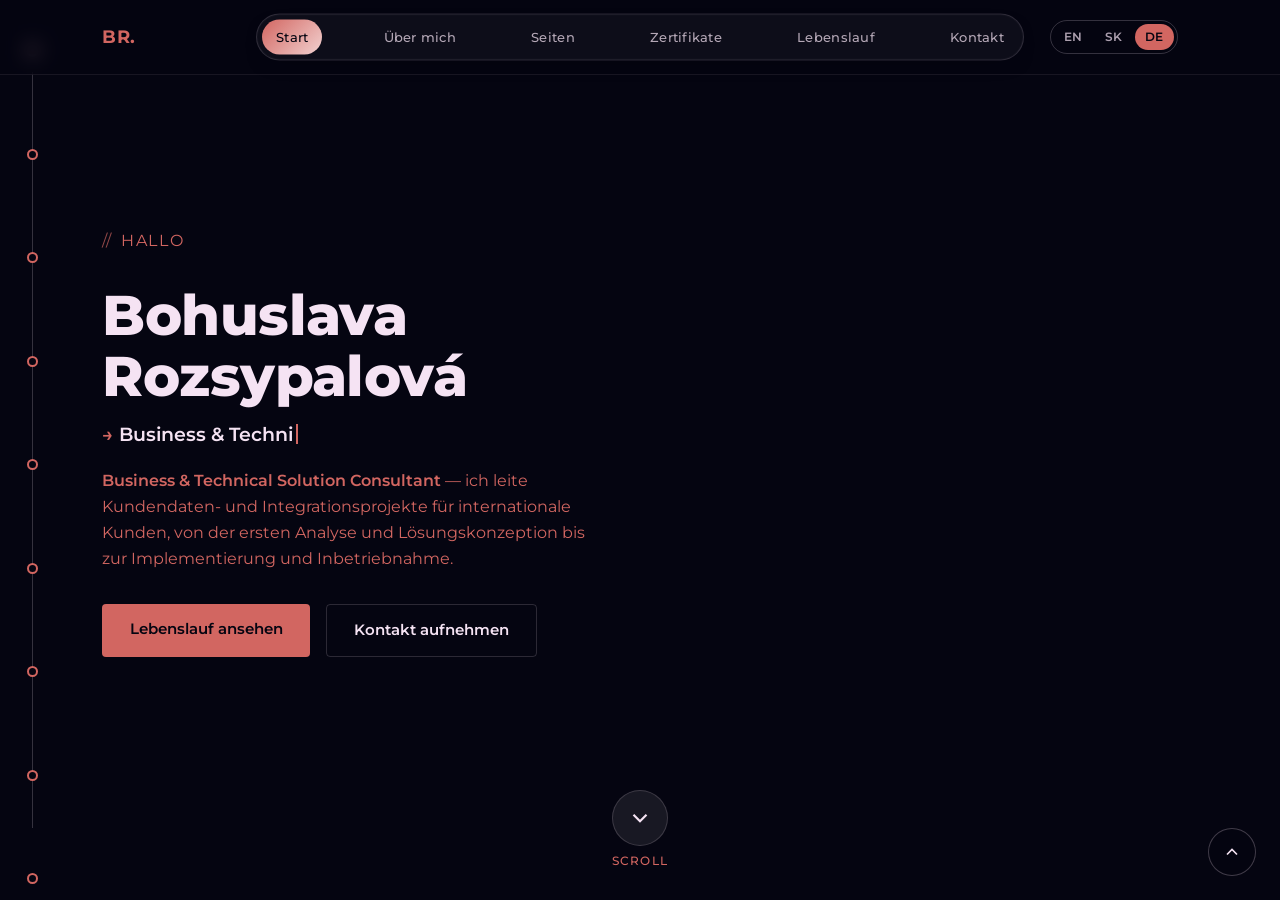
==== commit 5a67b66c: "Update de.html" ====
--- a/de.html
+++ b/de.html
@@ -32,16 +32,11 @@
   moves: 'Züge: ',
   pairs: 'Paare: ',
   solved: (n) => `🎉 Gelöst in ${n} Zügen!`,
-  photoCats: {
-    portraits: { label: 'porträts', title: 'Porträtfotografie',  desc: 'Studio- und Available-Light-Porträts mit Fokus auf Charakter und Stimmung.' },
-    various:   { label: 'diverses', title: 'Diverses',           desc: 'Eine Mischung aus Alltagsmomenten, Straßenszenen und persönlichen Projekten.' },
-    products:  { label: 'produkte', title: 'Produktfotografie',  desc: 'Klare, detailorientierte Aufnahmen für E-Commerce und Branding.' },
-    shelters:  { label: 'tierheime', title: 'Tierheime',         desc: 'Mit Fotografie unterstütze ich Tierheime, so gut ich kann.' }
-  },
-  graphicCats: {
-    branding: { label: 'branding', title: 'Markenidentität',   desc: 'Logos, Farbsysteme und visuelle Identitäten für Marken und Produkte.' },
-    ui:       { label: 'ui & web', title: 'UI- & Webdesign',   desc: 'Interfaces und Layouts für Websites, Apps und digitale Produkte.' },
-    various:  { label: 'diverses', title: 'Diverses',          desc: 'Poster, Tassen, Broschüren und druckfertige Materialien.' }
+  certCats: {
+    salesforce: { label: 'salesforce', title: 'Salesforce-Zertifizierungen', desc: 'Marketing Cloud — Consultant, Developer, Email Specialist und Administrator.' },
+    bloomreach: { label: 'bloomreach', title: 'Bloomreach Academy',          desc: 'Engagement, Discovery, Jinja und Data Hub.' },
+    technical:  { label: 'technik',    title: 'Technik & Daten', desc: 'Webanalyse, Reporting und Arbeit mit Daten.' },
+    business:   { label: 'business',   title: 'Business & Marketing',        desc: 'Digitales Marketing, Werbung und IBM-Branchenzertifizierungen.' }
   }
 };
 </script>
@@ -50,20 +45,19 @@
 <body>
 
 <!-- ============================================================
-     PIPELINE
+     PIPELINE — poradie bodiek musí sedieť so sectionIds v script.js
      ============================================================ -->
 <div class="pipeline" aria-hidden="true">
   <div class="pipeline-track"></div>
-  <div class="pipeline-node" style="top:5vh"     data-label="start"></div>
-  <div class="pipeline-node" style="top:15.22vh" data-label="über mich"></div>
-  <div class="pipeline-node" style="top:25.44vh" data-label="weitere seiten"></div>
-  <div class="pipeline-node" style="top:35.67vh" data-label="motto"></div>
-  <div class="pipeline-node" style="top:45.89vh" data-label="fotografie"></div>
-  <div class="pipeline-node" style="top:56.11vh" data-label="grafikdesign"></div>
-  <div class="pipeline-node" style="top:66.33vh" data-label="schrift &amp; farben"></div>
-  <div class="pipeline-node" style="top:76.56vh" data-label="memory"></div>
-  <div class="pipeline-node" style="top:86.78vh" data-label="lebenslauf"></div>
-  <div class="pipeline-node" style="top:97vh"    data-label="kontakt"></div>
+  <div class="pipeline-node" style="top:5vh" data-label="start"></div>
+  <div class="pipeline-node" style="top:16.5vh" data-label="über mich"></div>
+  <div class="pipeline-node" style="top:28vh" data-label="weitere seiten"></div>
+  <div class="pipeline-node" style="top:39.5vh" data-label="zertifikate"></div>
+  <div class="pipeline-node" style="top:51vh" data-label="motto"></div>
+  <div class="pipeline-node" style="top:62.5vh" data-label="memory"></div>
+  <div class="pipeline-node" style="top:74vh" data-label="lebenslauf"></div>
+  <div class="pipeline-node" style="top:85.5vh" data-label="schrift &amp; farben"></div>
+  <div class="pipeline-node" style="top:97vh" data-label="kontakt"></div>
 </div>
 
 <!-- ============================================================
@@ -76,8 +70,8 @@
       <ul id="nav-list">
         <li><a href="#home" data-nav="home">Start</a></li>
         <li><a href="#about" data-nav="about">Über mich</a></li>
-        <li><a href="#photo" data-nav="photo">Fotografie</a></li>
-        <li><a href="#graphic" data-nav="graphic">Grafikdesign</a></li>
+        <li><a href="#more" data-nav="more">Seiten</a></li>
+        <li><a href="#certs" data-nav="certs">Zertifikate</a></li>
         <li><a href="#cv" data-nav="cv">Lebenslauf</a></li>
         <li><a href="#contact" data-nav="contact">Kontakt</a></li>
       </ul>
@@ -105,14 +99,14 @@
     <div class="home-copy" data-reveal>
       <p class="eyebrow">hallo</p>
       <h1>Bohuslava<br>Rozsypalová</h1>
-            <p class="typewriter" aria-label="Business &amp; Technical Consultant, Webentwicklerin, Grafikdesignerin, Fotografin"><span class="tw-prefix" aria-hidden="true">→</span><span class="tw-text" aria-hidden="true" data-words="Business &amp; Technical Consultant|Webentwicklerin|Grafikdesignerin|Fotografin"></span><span class="tw-caret" aria-hidden="true"></span></p>
+      <p class="typewriter" aria-label="Business &amp; Technical Consultant, Webentwicklerin, Grafikdesignerin, Fotografin"><span class="tw-prefix" aria-hidden="true">→</span><span class="tw-text" aria-hidden="true" data-words="Business &amp; Technical Consultant|Webentwicklerin|Grafikdesignerin|Fotografin"></span><span class="tw-caret" aria-hidden="true"></span></p>
       <p><span class="role">Business &amp; Technical Solution Consultant</span> — ich leite Kundendaten- und Integrationsprojekte für internationale Kunden, von der ersten Analyse und Lösungskonzeption bis zur Implementierung und Inbetriebnahme.</p>
       <div class="btn-row">
         <a href="https://bohuslavar.github.io/documents/Bohuslava_Rozsypalova_CV.pdf" target="_blank" rel="noopener" class="btn btn-primary">Lebenslauf ansehen</a>
         <a href="#contact" class="btn btn-ghost">Kontakt aufnehmen</a>
       </div>
     </div>
-      <button class="scroll-cue" onclick="document.getElementById('more').scrollIntoView({behavior:'smooth'})" aria-label="Zum Abschnitt Weitere Seiten">
+    <button class="scroll-cue" onclick="document.getElementById('about').scrollIntoView({behavior:'smooth'})" aria-label="Zum Abschnitt Über mich">
       <span class="scroll-circle"><svg width="26" height="26" viewBox="0 0 24 24" fill="none" stroke="currentColor" stroke-width="2"><path d="M6 9l6 6 6-6"/></svg></span>
       <span class="scroll-label">scroll</span>
     </button>
@@ -140,9 +134,11 @@
       <div class="about-text" data-reveal>
         <p class="eyebrow">über mich</p>
         <h2>Technologie mit Ergebnissen verbinden, die Sinn ergeben</h2>
-        <p>Business &amp; Technical Solution Consultant mit über 6 Jahren praktischer Erfahrung in IT und Unternehmenstechnologien sowie internationalen Projekten in Banking, Telekommunikation und Pharma. Verbindung von fachlichen Anforderungen und technischer Umsetzung – von der Analyse und Lösungskonzeption bis zur Implementierung, mit AI als selbstverständlichem Teil der täglichen Arbeit.</p>
+        <p>Business &amp; Technical Solution Consultant und <strong>JavaScript-Entwicklerin</strong> mit über 6 Jahren Praxis in IT und Unternehmenstechnologien in internationalen Projekten in Banking, Telekommunikation und Pharma. Weblayer, Integrationen und datengetriebene Lösungen entstehen bei mir mit <strong>JavaScript, REST-APIs und SQL</strong> — und <strong>generative KI</strong> nutze ich täglich, um schneller zu konzipieren, Prototypen zu bauen und zu automatisieren.</p>
         <p>Neben der IT-Laufbahn außerdem professionelle Tätigkeit im Grafik- und Webdesign, die dem UI/UX-Teil der Projekte eine kreative und visuelle Dimension gibt. Laufende Zertifizierungen in verschiedenen Bereichen.</p>
         <div class="chips">
+          <span class="chip chip-highlight"><span class="img-slot chip-icon-slot"><img src="https://res.cloudinary.com/xbffrklb/image/upload/v1787806260/ChatGPT_Image_27._8._2026_06_48_22.png" alt="" onerror="this.style.display='none'; this.nextElementSibling.style.display='flex';"><span class="img-fallback">IMG</span></span> JavaScript (ES6+)</span>
+          <span class="chip chip-highlight"><span class="img-slot chip-icon-slot"><img src="https://res.cloudinary.com/xbffrklb/image/upload/v1787817290/12073517.png" alt="" onerror="this.style.display='none'; this.nextElementSibling.style.display='flex';"><span class="img-fallback">IMG</span></span> Generative KI &amp; Prompt Engineering</span>
           <span class="chip"><span class="img-slot chip-icon-slot"><img src="https://res.cloudinary.com/xbffrklb/image/upload/v1787771329/images-5.png" alt="" onerror="this.style.display='none'; this.nextElementSibling.style.display='flex';"><span class="img-fallback">IMG</span></span> Customer Data Platforms</span>
           <span class="chip"><span class="img-slot chip-icon-slot"><img src="https://res.cloudinary.com/xbffrklb/image/upload/v1787816315/Salesforce-Logo.png" alt="" onerror="this.style.display='none'; this.nextElementSibling.style.display='flex';"><span class="img-fallback">IMG</span></span> Salesforce Marketing Cloud</span>
           <span class="chip"><span class="img-slot chip-icon-slot"><img src="https://res.cloudinary.com/xbffrklb/image/upload/v1787806260/ChatGPT_Image_27._8._2026_06_48_34.png" alt="" onerror="this.style.display='none'; this.nextElementSibling.style.display='flex';"><span class="img-fallback">IMG</span></span> REST-APIs &amp; Integrationen</span>
@@ -153,11 +149,12 @@
         </div>
       </div>
     </div>
-    <button class="scroll-cue" onclick="document.getElementById('motto').scrollIntoView({behavior:'smooth'})" aria-label="Zum Abschnitt Motto">
-      <span class="scroll-circle"><svg width="26" height="26" viewBox="0 0 24 24" fill="none" stroke="currentColor" stroke-width="2"><path d="M6 9l6 6 6-6"/></svg></span>
-      <span class="scroll-label">scroll</span>
-    </button>
-  </section>
+    <button class="scroll-cue" onclick="document.getElementById('more').scrollIntoView({behavior:'smooth'})" aria-label="Zum Abschnitt Weitere Seiten">
+      <span class="scroll-circle"><svg width="26" height="26" viewBox="0 0 24 24" fill="none" stroke="currentColor" stroke-width="2"><path d="M6 9l6 6 6-6"/></svg></span>
+      <span class="scroll-label">scroll</span>
+    </button>
+  </section>
+
   <!-- ============================================================
        ABSCHNITT: WEITERE SEITEN
        ============================================================ -->
@@ -213,11 +210,62 @@
       </a>
     </div>
 
+    <button class="scroll-cue" onclick="document.getElementById('certs').scrollIntoView({behavior:'smooth'})" aria-label="Zum Abschnitt Zertifikate">
+      <span class="scroll-circle"><svg width="26" height="26" viewBox="0 0 24 24" fill="none" stroke="currentColor" stroke-width="2"><path d="M6 9l6 6 6-6"/></svg></span>
+      <span class="scroll-label">scroll</span>
+    </button>
+  </section>
+  <!-- ============================================================
+       SEKCIA: CERTIFICATES — galéria certifikátov (dáta v script.js, JS 7)
+       ============================================================ -->
+  <section id="certs" class="gallery-section theme-d">
+    <p class="eyebrow">zertifikate</p>
+    <h2 data-reveal>Zertifikate</h2>
+    <p class="lead" data-reveal>Wählen Sie eine Kategorie, um die Zertifikate zu sehen.</p>
+
+    <div class="cat-grid" data-role="cat-grid" data-reveal>
+      <button class="cat-card is-logo" data-cat="salesforce">
+        <span class="img-slot cat-card-img"><img src="https://res.cloudinary.com/xbffrklb/image/upload/v1787816315/Salesforce-Logo.png" alt="" onerror="this.style.display='none'; this.nextElementSibling.style.display='flex';"><span class="img-fallback">IMG</span></span>
+        <span class="cat-card-title">Salesforce</span>
+      </button>
+      <button class="cat-card is-logo" data-cat="bloomreach">
+        <span class="img-slot cat-card-img"><img src="https://res.cloudinary.com/xbffrklb/image/upload/v1787771329/images-5.png" alt="" onerror="this.style.display='none'; this.nextElementSibling.style.display='flex';"><span class="img-fallback">IMG</span></span>
+        <span class="cat-card-title">Bloomreach</span>
+      </button>
+      <button class="cat-card is-logo" data-cat="technical">
+        <span class="img-slot cat-card-img"><img src="https://res.cloudinary.com/xbffrklb/image/upload/v1787817290/12073517.png" alt="" onerror="this.style.display='none'; this.nextElementSibling.style.display='flex';"><span class="img-fallback">IMG</span></span>
+        <span class="cat-card-title">Technik &amp; Daten</span>
+      </button>
+      <button class="cat-card is-logo" data-cat="business">
+        <span class="img-slot cat-card-img"><img src="https://res.cloudinary.com/xbffrklb/image/upload/v1787806260/ChatGPT_Image_27._8._2026_06_47_56.png" alt="" onerror="this.style.display='none'; this.nextElementSibling.style.display='flex';"><span class="img-fallback">IMG</span></span>
+        <span class="cat-card-title">Business &amp; Marketing</span>
+      </button>
+    </div>
+
+    <div class="category-detail" data-role="category-detail" data-reveal hidden>
+      <button class="back-link" data-role="back-link">← Zurück zu den Kategorien</button>
+      <div class="cat-hero">
+        <div class="tile cat-hero-image" data-role="hero-tile"></div>
+        <div class="cat-hero-copy">
+          <p class="eyebrow" data-role="hero-eyebrow">salesforce</p>
+          <h3 data-role="hero-title">Salesforce-Zertifizierungen</h3>
+          <p data-role="hero-desc"></p>
+        </div>
+      </div>
+      <div class="grid" data-role="thumbs"></div>
+      <div class="thumb-pagination" data-role="thumb-pagination" hidden>
+        <button class="thumb-nav" data-role="thumb-prev" aria-label="Vorherige">‹</button>
+        <span class="thumb-page-indicator" data-role="thumb-page-indicator"></span>
+        <button class="thumb-nav" data-role="thumb-next" aria-label="Nächste">›</button>
+      </div>
+    </div>
+
     <button class="scroll-cue" onclick="document.getElementById('motto').scrollIntoView({behavior:'smooth'})" aria-label="Zum Abschnitt Motto">
       <span class="scroll-circle"><svg width="26" height="26" viewBox="0 0 24 24" fill="none" stroke="currentColor" stroke-width="2"><path d="M6 9l6 6 6-6"/></svg></span>
       <span class="scroll-label">scroll</span>
     </button>
   </section>
+
   <!-- ============================================================
        ABSCHNITT: MOTTO
        ============================================================ -->
@@ -232,145 +280,12 @@
       </div>
       <button class="scratch-reset" id="scratch-reset">Zurücksetzen</button>
     </div>
-    <button class="scroll-cue" onclick="document.getElementById('photo').scrollIntoView({behavior:'smooth'})" aria-label="Zum Abschnitt Fotografie">
-      <span class="scroll-circle"><svg width="26" height="26" viewBox="0 0 24 24" fill="none" stroke="currentColor" stroke-width="2"><path d="M6 9l6 6 6-6"/></svg></span>
-      <span class="scroll-label">scroll</span>
-    </button>
-  </section>
-
-  <!-- ============================================================
-       ABSCHNITT: FOTOGRAFIE
-       ============================================================ -->
-  <section id="photo" class="gallery-section theme-d">
-    <p class="eyebrow">fotografie</p>
-    <h2 data-reveal>Fotografie</h2>
-    <p class="lead" data-reveal>Wählen Sie eine Kategorie, um die ganze Galerie zu sehen.</p>
-
-    <div class="cat-grid" data-role="cat-grid" data-reveal>
-      <button class="cat-card" data-cat="portraits">
-        <span class="img-slot cat-card-img"><img src="https://res.cloudinary.com/xbffrklb/image/upload/v1787813464/IMG_8443-2.jpg" alt="Porträts" onerror="this.style.display='none'; this.nextElementSibling.style.display='flex';"><span class="img-fallback">IMG</span></span>
-        <span class="cat-card-title">Porträts</span>
-      </button>
-      <button class="cat-card" data-cat="various">
-        <span class="img-slot cat-card-img"><img src="https://res.cloudinary.com/xbffrklb/image/upload/v1787813451/BZK04091_copy.jpg" alt="Diverses" onerror="this.style.display='none'; this.nextElementSibling.style.display='flex';"><span class="img-fallback">IMG</span></span>
-        <span class="cat-card-title">Diverses</span>
-      </button>
-      <button class="cat-card" data-cat="products">
-        <span class="img-slot cat-card-img"><img src="https://res.cloudinary.com/xbffrklb/image/upload/v1787813473/IMG_3290.jpg" alt="Produkte" onerror="this.style.display='none'; this.nextElementSibling.style.display='flex';"><span class="img-fallback">IMG</span></span>
-        <span class="cat-card-title">Produkte</span>
-      </button>
-      <button class="cat-card" data-cat="shelters">
-        <span class="img-slot cat-card-img"><img src="https://res.cloudinary.com/xbffrklb/image/upload/v1787814125/KAR01523.jpg" alt="Tierheime" onerror="this.style.display='none'; this.nextElementSibling.style.display='flex';"><span class="img-fallback">IMG</span></span>
-        <span class="cat-card-title">Tierheime</span>
-      </button>
-    </div>
-
-    <div class="category-detail" data-role="category-detail" data-reveal hidden>
-      <button class="back-link" data-role="back-link">← Zurück zu den Kategorien</button>
-      <div class="cat-hero">
-        <div class="tile cat-hero-image" data-role="hero-tile"></div>
-        <div class="cat-hero-copy">
-          <p class="eyebrow" data-role="hero-eyebrow">porträts</p>
-          <h3 data-role="hero-title">Porträtfotografie</h3>
-          <p data-role="hero-desc"></p>
-        </div>
-      </div>
-      <div class="grid" data-role="thumbs"></div>
-      <div class="thumb-pagination" data-role="thumb-pagination" hidden>
-        <button class="thumb-nav" data-role="thumb-prev" aria-label="Vorherige Fotos">‹</button>
-        <span class="thumb-page-indicator" data-role="thumb-page-indicator"></span>
-        <button class="thumb-nav" data-role="thumb-next" aria-label="Nächste Fotos">›</button>
-      </div>
-    </div>
-
-    <button class="scroll-cue" onclick="document.getElementById('graphic').scrollIntoView({behavior:'smooth'})" aria-label="Zum Abschnitt Grafikdesign">
-      <span class="scroll-circle"><svg width="26" height="26" viewBox="0 0 24 24" fill="none" stroke="currentColor" stroke-width="2"><path d="M6 9l6 6 6-6"/></svg></span>
-      <span class="scroll-label">scroll</span>
-    </button>
-  </section>
-
-  <!-- ============================================================
-       ABSCHNITT: GRAFIKDESIGN
-       ============================================================ -->
-  <section id="graphic" class="gallery-section theme-e">
-    <p class="eyebrow">grafikdesign</p>
-    <h2 data-reveal>Grafikdesign</h2>
-    <p class="lead" data-reveal>Wählen Sie eine Kategorie, um die ganze Galerie zu sehen.</p>
-
-    <div class="cat-grid" data-role="cat-grid" data-reveal>
-      <button class="cat-card" data-cat="branding">
-        <span class="img-slot cat-card-img"><img src="https://res.cloudinary.com/xbffrklb/image/upload/v1787818666/fabia-combi-overview-slider-01.jpg" alt="Branding" onerror="this.style.display='none'; this.nextElementSibling.style.display='flex';"><span class="img-fallback">IMG</span></span>
-        <span class="cat-card-title">Branding</span>
-      </button>
-      <button class="cat-card" data-cat="ui">
-        <span class="img-slot cat-card-img"><img src="https://res.cloudinary.com/xbffrklb/image/upload/v1787819014/Endermologia_muz_-_targety2_copy.jpg" alt="UI & Web" onerror="this.style.display='none'; this.nextElementSibling.style.display='flex';"><span class="img-fallback">IMG</span></span>
-        <span class="cat-card-title">UI &amp; Web</span>
-      </button>
-      <button class="cat-card" data-cat="various">
-        <span class="img-slot cat-card-img"><img src="https://res.cloudinary.com/xbffrklb/image/upload/v1787829710/Renesakideabook.png" alt="Diverses" onerror="this.style.display='none'; this.nextElementSibling.style.display='flex';"><span class="img-fallback">IMG</span></span>
-        <span class="cat-card-title">Diverses</span>
-      </button>
-
-    </div>
-
-    <div class="category-detail" data-role="category-detail" data-reveal hidden>
-      <button class="back-link" data-role="back-link">← Zurück zu den Kategorien</button>
-      <div class="cat-hero">
-        <div class="tile cat-hero-image" data-role="hero-tile"></div>
-        <div class="cat-hero-copy">
-          <p class="eyebrow" data-role="hero-eyebrow">branding</p>
-          <h3 data-role="hero-title">Markenidentität</h3>
-          <p data-role="hero-desc"></p>
-        </div>
-      </div>
-      <div class="grid" data-role="thumbs"></div>
-      <div class="thumb-pagination" data-role="thumb-pagination" hidden>
-        <button class="thumb-nav" data-role="thumb-prev" aria-label="Vorherige Fotos">‹</button>
-        <span class="thumb-page-indicator" data-role="thumb-page-indicator"></span>
-        <button class="thumb-nav" data-role="thumb-next" aria-label="Nächste Fotos">›</button>
-      </div>
-    </div>
-
-    <button class="scroll-cue" onclick="document.getElementById('specimen').scrollIntoView({behavior:'smooth'})" aria-label="Zum Abschnitt Schrift & Farben">
-      <span class="scroll-circle"><svg width="26" height="26" viewBox="0 0 24 24" fill="none" stroke="currentColor" stroke-width="2"><path d="M6 9l6 6 6-6"/></svg></span>
-      <span class="scroll-label">scroll</span>
-    </button>
-  </section>
-
-  <!-- ============================================================
-       ABSCHNITT: SCHRIFT & FARBEN
-       ============================================================ -->
-  <section id="specimen" class="theme-f">
-    <p class="eyebrow">specimen</p>
-    <h2 data-reveal style="font-size:clamp(1.8rem,3.5vw,2.4rem); margin-bottom:2rem;">Schrift- &amp; Farbsystem</h2>
-    <div class="specimen-grid" data-reveal>
-      <div class="spec-row">
-        <div class="spec-label">Schrift — Montserrat (Fallback: Roboto → Helvetica Neue → Arial)</div>
-        <div class="spec-h1">Aa Bb Cc — ExtraBold 800 / H1</div>
-        <div class="spec-h2" style="margin-top:0.5rem;">Aa Bb Cc — Bold 700 / H2</div>
-        <div class="spec-h3" style="margin-top:0.5rem;">Aa Bb Cc — SemiBold 600 / H3</div>
-        <div class="spec-medium" style="margin-top:0.5rem;">Aa Bb Cc — Medium 500 / Labels</div>
-        <div class="spec-body" style="margin-top:0.5rem;">Aa Bb Cc — Regular 400 / Fließtext</div>
-        <div class="spec-light" style="margin-top:0.5rem; color:var(--muted);">Aa Bb Cc — Light 300 / Bildunterschriften</div>
-      </div>
-      <div class="spec-row" style="border-bottom:none; padding-bottom:0;">
-        <div class="spec-label">Palette — Dusk Horizon</div>
-        <div class="swatches">
-          <div class="swatch"><div class="swatch-color" style="background:#050511;"></div><span>Ink<br>#050511</span></div>
-          <div class="swatch"><div class="swatch-color" style="background:#311B2F;"></div><span>Plum<br>#311B2F</span></div>
-          <div class="swatch"><div class="swatch-color" style="background:#6B354C;"></div><span>Mauve<br>#6B354C</span></div>
-          <div class="swatch"><div class="swatch-color" style="background:#933A3C;"></div><span>Terracotta<br>#933A3C</span></div>
-          <div class="swatch"><div class="swatch-color" style="background:#D26661;"></div><span>Coral<br>#D26661</span></div>
-          <div class="swatch"><div class="swatch-color" style="background:#F2D1D0;"></div><span>Peach<br>#F2D1D0</span></div>
-          <div class="swatch"><div class="swatch-color" style="background:#F5E3F3;"></div><span>Mist<br>#F5E3F3</span></div>
-        </div>
-      </div>
-    </div>
     <button class="scroll-cue" onclick="document.getElementById('game').scrollIntoView({behavior:'smooth'})" aria-label="Zum Abschnitt Memory">
       <span class="scroll-circle"><svg width="26" height="26" viewBox="0 0 24 24" fill="none" stroke="currentColor" stroke-width="2"><path d="M6 9l6 6 6-6"/></svg></span>
       <span class="scroll-label">scroll</span>
     </button>
   </section>
+
 
   <!-- ============================================================
        ABSCHNITT: MEMORY
@@ -557,6 +472,41 @@
       </div>
     </div>
 
+    <button class="scroll-cue" onclick="document.getElementById('specimen').scrollIntoView({behavior:'smooth'})" aria-label="Zum Abschnitt Schrift &amp; Farben">
+      <span class="scroll-circle"><svg width="26" height="26" viewBox="0 0 24 24" fill="none" stroke="currentColor" stroke-width="2"><path d="M6 9l6 6 6-6"/></svg></span>
+      <span class="scroll-label">scroll</span>
+    </button>
+  </section>
+
+  <!-- ============================================================
+       ABSCHNITT: SCHRIFT & FARBEN
+       ============================================================ -->
+  <section id="specimen" class="theme-f">
+    <p class="eyebrow">specimen</p>
+    <h2 data-reveal style="font-size:clamp(1.8rem,3.5vw,2.4rem); margin-bottom:2rem;">Schrift- &amp; Farbsystem</h2>
+    <div class="specimen-grid" data-reveal>
+      <div class="spec-row">
+        <div class="spec-label">Schrift — Montserrat (Fallback: Roboto → Helvetica Neue → Arial)</div>
+        <div class="spec-h1">Aa Bb Cc — ExtraBold 800 / H1</div>
+        <div class="spec-h2" style="margin-top:0.5rem;">Aa Bb Cc — Bold 700 / H2</div>
+        <div class="spec-h3" style="margin-top:0.5rem;">Aa Bb Cc — SemiBold 600 / H3</div>
+        <div class="spec-medium" style="margin-top:0.5rem;">Aa Bb Cc — Medium 500 / Labels</div>
+        <div class="spec-body" style="margin-top:0.5rem;">Aa Bb Cc — Regular 400 / Fließtext</div>
+        <div class="spec-light" style="margin-top:0.5rem; color:var(--muted);">Aa Bb Cc — Light 300 / Bildunterschriften</div>
+      </div>
+      <div class="spec-row" style="border-bottom:none; padding-bottom:0;">
+        <div class="spec-label">Palette — Dusk Horizon</div>
+        <div class="swatches">
+          <div class="swatch"><div class="swatch-color" style="background:#050511;"></div><span>Ink<br>#050511</span></div>
+          <div class="swatch"><div class="swatch-color" style="background:#311B2F;"></div><span>Plum<br>#311B2F</span></div>
+          <div class="swatch"><div class="swatch-color" style="background:#6B354C;"></div><span>Mauve<br>#6B354C</span></div>
+          <div class="swatch"><div class="swatch-color" style="background:#933A3C;"></div><span>Terracotta<br>#933A3C</span></div>
+          <div class="swatch"><div class="swatch-color" style="background:#D26661;"></div><span>Coral<br>#D26661</span></div>
+          <div class="swatch"><div class="swatch-color" style="background:#F2D1D0;"></div><span>Peach<br>#F2D1D0</span></div>
+          <div class="swatch"><div class="swatch-color" style="background:#F5E3F3;"></div><span>Mist<br>#F5E3F3</span></div>
+        </div>
+      </div>
+    </div>
     <button class="scroll-cue" onclick="document.getElementById('contact').scrollIntoView({behavior:'smooth'})" aria-label="Zum Abschnitt Kontakt">
       <span class="scroll-circle"><svg width="26" height="26" viewBox="0 0 24 24" fill="none" stroke="currentColor" stroke-width="2"><path d="M6 9l6 6 6-6"/></svg></span>
       <span class="scroll-label">scroll</span>
--- a/style.css
+++ b/style.css
@@ -11,7 +11,7 @@
      7  Scroll tlačidlo + "späť hore"
      8  About
      9  Motto (scratch-to-reveal)
-     10 Galérie (Photography aj Graphic Design — rovnaký mechanizmus)
+     10 Galéria certifikátov (kategórie + detail) + Lightbox
      11 Type & Color specimen
      12 Pexeso (memory game)
      13 CV
@@ -21,6 +21,13 @@
      17 Ďalšie stránky (#more) — 4 kocky + 3D tilt
      18 Typewriter v úvode
      19 Formulár — zakázané slová
+     20 Prepínač jazykov
+     21 Kontakt — fotka + meno
+     22 More-cards — obrázok v kocke
+     23 Kategórie certifikátov
+     24 Horné menu — v strede, 60 % šírky, efekt
+     25 About — zvýraznenie JavaScript a AI
+     26 Certifikáty — logá v kockách
    ================================================================== */
 
 /* ============================================================
@@ -280,7 +287,7 @@
 .scratch-reset:hover{border-color:var(--accent); color:var(--text);}
 
 /* ============================================================
-   10. GALÉRIE (Photography aj Graphic Design) + Lightbox
+   10. GALÉRIA CERTIFIKÁTOV (kategórie + detail) + Lightbox
    ============================================================ */
 .gallery-section h2{font-size:clamp(1.8rem,3.5vw,2.4rem); margin-bottom:0.5rem;}
 .gallery-section > p.lead{font-weight:300; color:var(--muted); max-width:58ch; margin-bottom:2rem;}
@@ -721,3 +728,173 @@
 @media (max-width:860px){
   .header-right{gap:1rem;}
 }
+
+/* ============================================================
+   21. KONTAKT — fotka + meno (všetky jazyky)
+   ------------------------------------------------------------
+   Fotka má pevnú veľkosť (64 px), nech je malá vo všetkých verziách.
+   ============================================================ */
+.contact-person{
+  display:flex; align-items:center; gap:1rem;
+  margin:0.4rem 0 1.4rem;
+}
+.contact-photo{
+  width:64px !important; height:64px !important;
+  flex:0 0 64px; border-radius:50%; overflow:hidden;
+  border:2px solid var(--accent);
+}
+.contact-photo img{width:100%; height:100%; object-fit:cover; object-position:center top;}
+.contact-person-info{display:flex; flex-direction:column; gap:0.2rem;}
+.contact-person-info strong{font-weight:700; font-size:1rem; color:var(--text);}
+.contact-person-info span{font-weight:400; font-size:0.82rem; color:var(--muted); max-width:36ch;}
+@media (max-width:600px){
+  .contact-photo{width:56px !important; height:56px !important; flex-basis:56px;}
+}
+
+/* ============================================================
+   22. MORE-CARDS — menšie kocky + obrázok v kocke
+   ============================================================ */
+#more > p.lead{margin-bottom:1.4rem;}
+.more-grid{gap:1rem; max-width:1150px;}
+
+.more-card-visual{aspect-ratio:16/9; overflow:hidden;}   /* bolo 4/3 — nižší náhľad */
+.more-card-visual svg{width:42px; height:42px;}
+
+.more-card-visual img{
+  position:absolute; inset:0; width:100%; height:100%;
+  object-fit:cover; transition:transform .4s ease;
+}
+.more-card:hover .more-card-visual img{transform:scale(1.06);}
+.more-card-visual::before{               /* jemné stmavenie kvôli číslu a štítku */
+  content:""; position:absolute; inset:0; z-index:1;
+  background:linear-gradient(180deg, rgba(5,5,17,0.35), rgba(5,5,17,0.05) 45%, rgba(5,5,17,0.35));
+}
+.more-card-num, .more-card-badge{z-index:2;}
+.more-card-visual svg{position:relative; z-index:2;}
+
+.more-card-body{padding:0.8rem 1rem 0.95rem; gap:0.3rem;}
+.more-card-body h3{font-size:0.95rem;}
+.more-card-body p{
+  font-size:0.78rem; line-height:1.45;
+  display:-webkit-box; -webkit-line-clamp:2; -webkit-box-orient:vertical; overflow:hidden; /* max 2 riadky */
+}
+.more-card-cta{padding-top:0.3rem; font-size:0.8rem;}
+
+/* Nízke obrazovky (notebooky) — ešte nižšie náhľady, aby bolo vidieť scroll tlačidlo */
+@media (max-height:820px) and (min-width:561px){
+  .more-card-visual{aspect-ratio:2/1;}
+}
+@media (max-width:560px){
+  .more-card-visual{aspect-ratio:16/7;}
+}
+
+/* ============================================================
+   23. KATEGÓRIE (Certifikáty) — obrázok cez celú kocku + názov cez obrázok
+   ============================================================ */
+.cat-grid{grid-template-columns:repeat(auto-fit, minmax(220px,1fr));}
+.cat-card{
+  position:relative; overflow:hidden; padding:0;
+  justify-content:flex-end; align-items:flex-start;   /* názov dole vľavo */
+}
+.cat-card-img{
+  position:absolute; inset:0;
+  width:100%; height:100%; border-radius:0;
+}
+.cat-card-img img{transition:transform .5s ease;}
+.cat-card:hover .cat-card-img img{transform:scale(1.06);}
+
+/* Jemné stmavenie spodnej časti, aby bol názov čitateľný */
+.cat-card::after{
+  content:""; position:absolute; inset:0; z-index:1; pointer-events:none;
+  background:linear-gradient(180deg, rgba(5,5,17,0) 45%, rgba(5,5,17,0.7) 100%);
+}
+.cat-card-title{
+  position:relative; z-index:2;
+  margin:0 0 0.9rem 0.9rem; padding:0.35rem 0.9rem;
+  border-radius:20px;
+  background:rgba(5,5,17,0.5);
+  backdrop-filter:blur(6px); -webkit-backdrop-filter:blur(6px);
+  color:#F5E3F3; font-size:0.9rem; letter-spacing:0.01em;
+}
+.cat-card:hover .cat-card-title{background:var(--terracotta);}
+
+/* ============================================================
+   24. HORNÉ MENU — v strede, 60 % šírky, farba + efekt
+   ------------------------------------------------------------
+   Od 1000 px šírky: menu je "pilulka" v strede hlavičky.
+   Hover = písmo sa prefarbí na coral, jemne žiari a podčiarkne
+   sa od stredu. Aktívna sekcia má farebné pozadie (prechod).
+   Pod 1000 px ostáva pôvodné správanie (a pod 860 px hamburger).
+   ============================================================ */
+@media (min-width:1000px){
+  nav{
+    position:absolute; left:50%; top:50%;
+    transform:translate(-50%,-50%);
+    width:60%; max-width:780px;
+  }
+  nav ul{
+    justify-content:space-between; gap:0.3rem;
+    padding:5px;
+    border:1px solid rgba(245,227,243,0.14); border-radius:999px;
+    background:rgba(255,255,255,0.04);
+    box-shadow:inset 0 0 0 1px rgba(255,255,255,0.02), 0 8px 24px -16px rgba(0,0,0,0.6);
+  }
+  nav a{
+    display:block; padding:7px 14px; border-radius:999px;
+    font-size:0.82rem; letter-spacing:0.02em; white-space:nowrap;
+    color:rgba(245,227,243,0.72);
+    transition:color .3s, background .3s, text-shadow .3s, transform .3s;
+  }
+  nav a::after{
+    left:50%; bottom:3px; width:0; height:2px; border-radius:2px;
+    transform:translateX(-50%);
+    background:linear-gradient(90deg, var(--coral), var(--peach));
+    transition:width .3s ease;
+  }
+  nav a:hover{
+    color:var(--coral);
+    text-shadow:0 0 12px rgba(210,102,97,0.6);
+    transform:translateY(-1px);
+  }
+  nav a:hover::after{width:42%;}
+  nav a.active{
+    color:var(--ink);
+    background:linear-gradient(135deg, var(--coral), var(--peach));
+    text-shadow:none;
+  }
+  nav a.active::after{width:0;}
+}
+@media (min-width:1000px) and (max-width:1200px){
+  nav a{padding:7px 9px; font-size:0.76rem;}
+}
+
+/* ============================================================
+   25. ABOUT — zvýraznenie JavaScript a generatívnej AI
+   ============================================================ */
+.about-text p strong{color:var(--accent); font-weight:700;}
+.chip.chip-highlight{
+  background:var(--accent); border-color:var(--accent);
+  color:var(--btn-text); font-weight:600;
+}
+.chip.chip-highlight:hover{opacity:0.9;}
+
+/* ============================================================
+   26. CERTIFIKÁTY — logá v kockách kategórií + dlaždice bez obrázka
+   ============================================================ */
+.cat-card.is-logo .cat-card-img{background:rgba(255,255,255,0.78);}
+.cat-card.is-logo .cat-card-img img{object-fit:contain; padding:12% 24% 28%;}
+.cat-card.is-logo::after{background:linear-gradient(180deg, rgba(5,5,17,0) 55%, rgba(5,5,17,0.45) 100%);}
+/* Kým certifikát nemá obrázok, dlaždica ukáže jeho názov */
+#certs .tile span{font-size:0.82rem; font-weight:600; line-height:1.35;}
+#certs .cat-hero-image span{font-size:1rem;}
+
+/* ============================================================
+   27. CERTIFIKÁTY — oprava skrývania + kocky bez cover obrázka
+   ------------------------------------------------------------
+   .cat-grid má display:grid, ktorý by inak prebil atribút
+   "hidden" — zoznam kategórií by ostal viditeľný aj v detaile.
+   ============================================================ */
+[data-role="cat-grid"][hidden],
+[data-role="category-detail"][hidden]{display:none !important;}
+/* Kým kocka nemá cover obrázok, ukáže farebný prechod */
+#certs .cat-card .img-fallback{border:none; background:linear-gradient(135deg,#6B354C,#311B2F);}
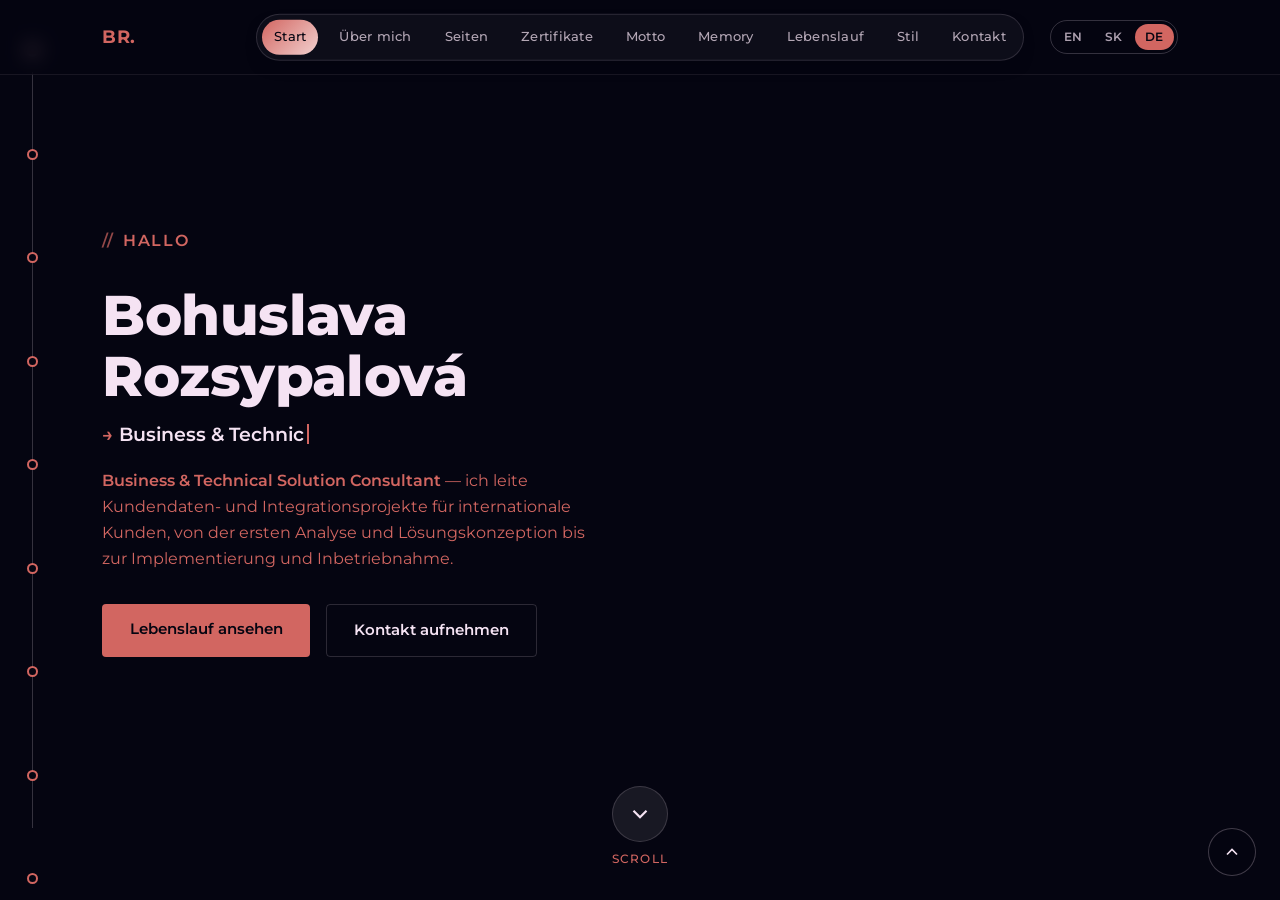
==== commit 94b35e14: "Update de.html" ====
--- a/de.html
+++ b/de.html
@@ -31,13 +31,7 @@
   scratchHint: 'freirubbeln',
   moves: 'Züge: ',
   pairs: 'Paare: ',
-  solved: (n) => `🎉 Gelöst in ${n} Zügen!`,
-  certCats: {
-    salesforce: { label: 'salesforce', title: 'Salesforce-Zertifizierungen', desc: 'Marketing Cloud — Consultant, Developer, Email Specialist und Administrator.' },
-    bloomreach: { label: 'bloomreach', title: 'Bloomreach Academy',          desc: 'Engagement, Discovery, Jinja und Data Hub.' },
-    technical:  { label: 'technik',    title: 'Technik & Daten', desc: 'Webanalyse, Reporting und Arbeit mit Daten.' },
-    business:   { label: 'business',   title: 'Business & Marketing',        desc: 'Digitales Marketing, Werbung und IBM-Branchenzertifizierungen.' }
-  }
+  solved: (n) => `🎉 Gelöst in ${n} Zügen!`
 };
 </script>
 <script src="script.js" defer></script>
@@ -45,19 +39,19 @@
 <body>
 
 <!-- ============================================================
-     PIPELINE — poradie bodiek musí sedieť so sectionIds v script.js
+     PIPELINE — data-target = id sekcie (klik = skok na sekciu)
      ============================================================ -->
 <div class="pipeline" aria-hidden="true">
   <div class="pipeline-track"></div>
-  <div class="pipeline-node" style="top:5vh" data-label="start"></div>
-  <div class="pipeline-node" style="top:16.5vh" data-label="über mich"></div>
-  <div class="pipeline-node" style="top:28vh" data-label="weitere seiten"></div>
-  <div class="pipeline-node" style="top:39.5vh" data-label="zertifikate"></div>
-  <div class="pipeline-node" style="top:51vh" data-label="motto"></div>
-  <div class="pipeline-node" style="top:62.5vh" data-label="memory"></div>
-  <div class="pipeline-node" style="top:74vh" data-label="lebenslauf"></div>
-  <div class="pipeline-node" style="top:85.5vh" data-label="schrift &amp; farben"></div>
-  <div class="pipeline-node" style="top:97vh" data-label="kontakt"></div>
+  <div class="pipeline-node" data-target="home" style="top:5vh" data-label="start"></div>
+  <div class="pipeline-node" data-target="about" style="top:16.5vh" data-label="über mich"></div>
+  <div class="pipeline-node" data-target="more" style="top:28vh" data-label="weitere seiten"></div>
+  <div class="pipeline-node" data-target="certs" style="top:39.5vh" data-label="zertifikate"></div>
+  <div class="pipeline-node" data-target="motto" style="top:51vh" data-label="motto"></div>
+  <div class="pipeline-node" data-target="game" style="top:62.5vh" data-label="memory"></div>
+  <div class="pipeline-node" data-target="cv" style="top:74vh" data-label="lebenslauf"></div>
+  <div class="pipeline-node" data-target="specimen" style="top:85.5vh" data-label="schrift &amp; farben"></div>
+  <div class="pipeline-node" data-target="contact" style="top:97vh" data-label="kontakt"></div>
 </div>
 
 <!-- ============================================================
@@ -72,7 +66,10 @@
         <li><a href="#about" data-nav="about">Über mich</a></li>
         <li><a href="#more" data-nav="more">Seiten</a></li>
         <li><a href="#certs" data-nav="certs">Zertifikate</a></li>
+        <li><a href="#motto" data-nav="motto">Motto</a></li>
+        <li><a href="#game" data-nav="game">Memory</a></li>
         <li><a href="#cv" data-nav="cv">Lebenslauf</a></li>
+        <li><a href="#specimen" data-nav="specimen">Stil</a></li>
         <li><a href="#contact" data-nav="contact">Kontakt</a></li>
       </ul>
     </nav>
@@ -82,13 +79,13 @@
       <a href="sk.html" hreflang="sk">SK</a>
       <a href="de.html" class="active" hreflang="de" aria-current="page">DE</a>
     </div>
-    <button class="nav-toggle" aria-label="Menü öffnen" aria-expanded="false">☰</button>
+    <button type="button" class="nav-toggle" aria-label="Menü öffnen" aria-expanded="false">☰</button>
   </div>
 </header>
 
-<div class="scroller" id="scroller">
-
-  <button class="back-to-top" id="back-to-top" aria-label="Nach oben">
+<main class="scroller" id="scroller">
+
+  <button type="button" class="back-to-top" id="back-to-top" aria-label="Nach oben">
     <svg width="20" height="20" viewBox="0 0 24 24" fill="none" stroke="currentColor" stroke-width="2"><path d="M18 15l-6-6-6 6"/></svg>
   </button>
 
@@ -99,14 +96,14 @@
     <div class="home-copy" data-reveal>
       <p class="eyebrow">hallo</p>
       <h1>Bohuslava<br>Rozsypalová</h1>
-      <p class="typewriter" aria-label="Business &amp; Technical Consultant, Webentwicklerin, Grafikdesignerin, Fotografin"><span class="tw-prefix" aria-hidden="true">→</span><span class="tw-text" aria-hidden="true" data-words="Business &amp; Technical Consultant|Webentwicklerin|Grafikdesignerin|Fotografin"></span><span class="tw-caret" aria-hidden="true"></span></p>
+      <p class="typewriter"><span class="visually-hidden">Business &amp; Technical Consultant, Webentwicklerin, Grafikdesignerin, Fotografin</span><span class="tw-prefix" aria-hidden="true">→</span><span class="tw-text" aria-hidden="true" data-words="Business &amp; Technical Consultant|Webentwicklerin|Grafikdesignerin|Fotografin"></span><span class="tw-caret" aria-hidden="true"></span></p>
       <p><span class="role">Business &amp; Technical Solution Consultant</span> — ich leite Kundendaten- und Integrationsprojekte für internationale Kunden, von der ersten Analyse und Lösungskonzeption bis zur Implementierung und Inbetriebnahme.</p>
       <div class="btn-row">
         <a href="https://bohuslavar.github.io/documents/Bohuslava_Rozsypalova_CV.pdf" target="_blank" rel="noopener" class="btn btn-primary">Lebenslauf ansehen</a>
         <a href="#contact" class="btn btn-ghost">Kontakt aufnehmen</a>
       </div>
     </div>
-    <button class="scroll-cue" onclick="document.getElementById('about').scrollIntoView({behavior:'smooth'})" aria-label="Zum Abschnitt Über mich">
+    <button type="button" class="scroll-cue" data-target="about" aria-label="Zum Abschnitt Über mich">
       <span class="scroll-circle"><svg width="26" height="26" viewBox="0 0 24 24" fill="none" stroke="currentColor" stroke-width="2"><path d="M6 9l6 6 6-6"/></svg></span>
       <span class="scroll-label">scroll</span>
     </button>
@@ -119,15 +116,15 @@
     <div class="about-grid">
       <div class="about-stats" data-reveal>
         <div class="stat">
-          <span class="img-slot stat-icon-slot"><img src="https://res.cloudinary.com/xbffrklb/image/upload/v1787806260/ChatGPT_Image_27._8._2026_06_48_22.png" alt="" onerror="this.style.display='none'; this.nextElementSibling.style.display='flex';"><span class="img-fallback">IMG</span></span>
+          <span class="img-slot stat-icon-slot"><img loading="lazy" src="https://res.cloudinary.com/xbffrklb/image/upload/v1787806260/ChatGPT_Image_27._8._2026_06_48_22.png" alt=""><span class="img-fallback">IMG</span></span>
           <div><strong>6+</strong><span>Jahre in IT und Unternehmenstechnologien</span></div>
         </div>
         <div class="stat">
-          <span class="img-slot stat-icon-slot"><img src="https://res.cloudinary.com/xbffrklb/image/upload/v1787831828/ChatGPT_Image_27._8._2026_13_56_57.png" alt="" onerror="this.style.display='none'; this.nextElementSibling.style.display='flex';"><span class="img-fallback">IMG</span></span>
+          <span class="img-slot stat-icon-slot"><img loading="lazy" src="https://res.cloudinary.com/xbffrklb/image/upload/v1787831828/ChatGPT_Image_27._8._2026_13_56_57.png" alt=""><span class="img-fallback">IMG</span></span>
           <div><strong>15+</strong><span>Jahre in Fotografie und Design</span></div>
         </div>
         <div class="stat">
-          <span class="img-slot stat-icon-slot"><img src="https://res.cloudinary.com/xbffrklb/image/upload/v1787807628/ChatGPT_Image_27._8._2026_07_13_37.png" alt="" onerror="this.style.display='none'; this.nextElementSibling.style.display='flex';"><span class="img-fallback">IMG</span></span>
+          <span class="img-slot stat-icon-slot"><img loading="lazy" src="https://res.cloudinary.com/xbffrklb/image/upload/v1787807628/ChatGPT_Image_27._8._2026_07_13_37.png" alt=""><span class="img-fallback">IMG</span></span>
           <div><strong>3</strong><span>Sprachen — SK Muttersprache, EN und DE B2</span></div>
         </div>
       </div>
@@ -137,19 +134,19 @@
         <p>Business &amp; Technical Solution Consultant und <strong>JavaScript-Entwicklerin</strong> mit über 6 Jahren Praxis in IT und Unternehmenstechnologien in internationalen Projekten in Banking, Telekommunikation und Pharma. Weblayer, Integrationen und datengetriebene Lösungen entstehen bei mir mit <strong>JavaScript, REST-APIs und SQL</strong> — und <strong>generative KI</strong> nutze ich täglich, um schneller zu konzipieren, Prototypen zu bauen und zu automatisieren.</p>
         <p>Neben der IT-Laufbahn außerdem professionelle Tätigkeit im Grafik- und Webdesign, die dem UI/UX-Teil der Projekte eine kreative und visuelle Dimension gibt. Laufende Zertifizierungen in verschiedenen Bereichen.</p>
         <div class="chips">
-          <span class="chip chip-highlight"><span class="img-slot chip-icon-slot"><img src="https://res.cloudinary.com/xbffrklb/image/upload/v1787806260/ChatGPT_Image_27._8._2026_06_48_22.png" alt="" onerror="this.style.display='none'; this.nextElementSibling.style.display='flex';"><span class="img-fallback">IMG</span></span> JavaScript (ES6+)</span>
-          <span class="chip chip-highlight"><span class="img-slot chip-icon-slot"><img src="https://res.cloudinary.com/xbffrklb/image/upload/v1787817290/12073517.png" alt="" onerror="this.style.display='none'; this.nextElementSibling.style.display='flex';"><span class="img-fallback">IMG</span></span> Generative KI &amp; Prompt Engineering</span>
-          <span class="chip"><span class="img-slot chip-icon-slot"><img src="https://res.cloudinary.com/xbffrklb/image/upload/v1787771329/images-5.png" alt="" onerror="this.style.display='none'; this.nextElementSibling.style.display='flex';"><span class="img-fallback">IMG</span></span> Customer Data Platforms</span>
-          <span class="chip"><span class="img-slot chip-icon-slot"><img src="https://res.cloudinary.com/xbffrklb/image/upload/v1787816315/Salesforce-Logo.png" alt="" onerror="this.style.display='none'; this.nextElementSibling.style.display='flex';"><span class="img-fallback">IMG</span></span> Salesforce Marketing Cloud</span>
-          <span class="chip"><span class="img-slot chip-icon-slot"><img src="https://res.cloudinary.com/xbffrklb/image/upload/v1787806260/ChatGPT_Image_27._8._2026_06_48_34.png" alt="" onerror="this.style.display='none'; this.nextElementSibling.style.display='flex';"><span class="img-fallback">IMG</span></span> REST-APIs &amp; Integrationen</span>
-          <span class="chip"><span class="img-slot chip-icon-slot"><img src="https://res.cloudinary.com/xbffrklb/image/upload/v1787806260/ChatGPT_Image_27._8._2026_06_47_56.png" alt="" onerror="this.style.display='none'; this.nextElementSibling.style.display='flex';"><span class="img-fallback">IMG</span></span> Datenmodellierung &amp; Analyse</span>
-          <span class="chip"><span class="img-slot chip-icon-slot"><img src="https://res.cloudinary.com/xbffrklb/image/upload/v1787806261/ChatGPT_Image_27._8._2026_06_48_27.png" alt="" onerror="this.style.display='none'; this.nextElementSibling.style.display='flex';"><span class="img-fallback">IMG</span></span> SQL &amp; Oracle PL/SQL</span>
-          <span class="chip"><span class="img-slot chip-icon-slot"><img src="https://res.cloudinary.com/xbffrklb/image/upload/v1787806260/ChatGPT_Image_27._8._2026_06_48_22.png" alt="" onerror="this.style.display='none'; this.nextElementSibling.style.display='flex';"><span class="img-fallback">IMG</span></span> Webentwicklung</span>
-          <span class="chip"><span class="img-slot chip-icon-slot"><img src="https://res.cloudinary.com/xbffrklb/image/upload/v1787807887/ChatGPT_Image_27._8._2026_07_17_53.png" alt="" onerror="this.style.display='none'; this.nextElementSibling.style.display='flex';"><span class="img-fallback">IMG</span></span> UI/UX &amp; Grafikdesign</span>
-        </div>
-      </div>
-    </div>
-    <button class="scroll-cue" onclick="document.getElementById('more').scrollIntoView({behavior:'smooth'})" aria-label="Zum Abschnitt Weitere Seiten">
+          <span class="chip chip-highlight"><span class="img-slot chip-icon-slot"><img loading="lazy" src="https://res.cloudinary.com/xbffrklb/image/upload/v1787806260/ChatGPT_Image_27._8._2026_06_48_22.png" alt=""><span class="img-fallback">IMG</span></span> JavaScript (ES6+)</span>
+          <span class="chip chip-highlight"><span class="img-slot chip-icon-slot"><img loading="lazy" src="https://res.cloudinary.com/xbffrklb/image/upload/v1787817290/12073517.png" alt=""><span class="img-fallback">IMG</span></span> Generative KI &amp; Prompt Engineering</span>
+          <span class="chip"><span class="img-slot chip-icon-slot"><img loading="lazy" src="https://res.cloudinary.com/xbffrklb/image/upload/v1787771329/images-5.png" alt=""><span class="img-fallback">IMG</span></span> Customer Data Platforms</span>
+          <span class="chip"><span class="img-slot chip-icon-slot"><img loading="lazy" src="https://res.cloudinary.com/xbffrklb/image/upload/v1787816315/Salesforce-Logo.png" alt=""><span class="img-fallback">IMG</span></span> Salesforce Marketing Cloud</span>
+          <span class="chip"><span class="img-slot chip-icon-slot"><img loading="lazy" src="https://res.cloudinary.com/xbffrklb/image/upload/v1787806260/ChatGPT_Image_27._8._2026_06_48_34.png" alt=""><span class="img-fallback">IMG</span></span> REST-APIs &amp; Integrationen</span>
+          <span class="chip"><span class="img-slot chip-icon-slot"><img loading="lazy" src="https://res.cloudinary.com/xbffrklb/image/upload/v1787806260/ChatGPT_Image_27._8._2026_06_47_56.png" alt=""><span class="img-fallback">IMG</span></span> Datenmodellierung &amp; Analyse</span>
+          <span class="chip"><span class="img-slot chip-icon-slot"><img loading="lazy" src="https://res.cloudinary.com/xbffrklb/image/upload/v1787806261/ChatGPT_Image_27._8._2026_06_48_27.png" alt=""><span class="img-fallback">IMG</span></span> SQL &amp; Oracle PL/SQL</span>
+          <span class="chip"><span class="img-slot chip-icon-slot"><img loading="lazy" src="https://res.cloudinary.com/xbffrklb/image/upload/v1787806260/ChatGPT_Image_27._8._2026_06_48_22.png" alt=""><span class="img-fallback">IMG</span></span> Webentwicklung</span>
+          <span class="chip"><span class="img-slot chip-icon-slot"><img loading="lazy" src="https://res.cloudinary.com/xbffrklb/image/upload/v1787807887/ChatGPT_Image_27._8._2026_07_17_53.png" alt=""><span class="img-fallback">IMG</span></span> UI/UX &amp; Grafikdesign</span>
+        </div>
+      </div>
+    </div>
+    <button type="button" class="scroll-cue" data-target="more" aria-label="Zum Abschnitt Weitere Seiten">
       <span class="scroll-circle"><svg width="26" height="26" viewBox="0 0 24 24" fill="none" stroke="currentColor" stroke-width="2"><path d="M6 9l6 6 6-6"/></svg></span>
       <span class="scroll-label">scroll</span>
     </button>
@@ -166,7 +163,7 @@
     <div class="more-grid" data-reveal>
       <a class="more-card" href="https://bohuslavar.github.io/GraphicPortfolio/" target="_blank" rel="noopener">
         <div class="more-card-visual">
-          <img src="https://res.cloudinary.com/livyisn3/image/upload/v1792050900/Untitled-4.jpg" alt="Graphic Portfolio" loading="lazy" onerror="this.remove()">
+          <img src="https://res.cloudinary.com/livyisn3/image/upload/v1792050900/Untitled-4.jpg" alt="Graphic Portfolio" loading="lazy">
           <span class="more-card-num">01</span>
         </div>
         <div class="more-card-body">
@@ -177,7 +174,7 @@
       </a>
       <a class="more-card" href="https://bohuslavar.github.io/Grandhotel/" target="_blank" rel="noopener">
         <div class="more-card-visual">
-          <img src="https://res.cloudinary.com/livyisn3/image/upload/v1792050900/grhtl.jpg" alt="Grandhotel" loading="lazy" onerror="this.remove()">
+          <img src="https://res.cloudinary.com/livyisn3/image/upload/v1792050900/grhtl.jpg" alt="Grandhotel" loading="lazy">
           <span class="more-card-num">02</span>
         </div>
         <div class="more-card-body">
@@ -188,7 +185,7 @@
       </a>
       <a class="more-card" href="https://bohuslavar.github.io/Photography/" target="_blank" rel="noopener">
         <div class="more-card-visual">
-          <img src="https://res.cloudinary.com/livyisn3/image/upload/v1788991617/8110A084-2484-446B-BF45-C96464E2B1D4.jpg" alt="Photography" loading="lazy" onerror="this.remove()">
+          <img src="https://res.cloudinary.com/livyisn3/image/upload/v1788991617/8110A084-2484-446B-BF45-C96464E2B1D4.jpg" alt="Photography" loading="lazy">
           <span class="more-card-num">03</span>
         </div>
         <div class="more-card-body">
@@ -197,20 +194,9 @@
           <span class="more-card-cta">Öffnen <span aria-hidden="true">→</span></span>
         </div>
       </a>
-      <a class="more-card" href="#" target="_blank" rel="noopener">
-        <div class="more-card-visual">
-          <img src="SEM-DAJ-URL-OBRAZKA" alt="AI Agents" loading="lazy" onerror="this.remove()">
-          <span class="more-card-num">04</span>
-        </div>
-        <div class="more-card-body">
-          <h3>AI Agents</h3>
-          <p>Experimente mit KI-Agenten und der Automatisierung alltäglicher Arbeit.</p>
-          <span class="more-card-cta">Öffnen <span aria-hidden="true">→</span></span>
-        </div>
-      </a>
-    </div>
-
-    <button class="scroll-cue" onclick="document.getElementById('certs').scrollIntoView({behavior:'smooth'})" aria-label="Zum Abschnitt Zertifikate">
+    </div>
+
+    <button type="button" class="scroll-cue" data-target="certs" aria-label="Zum Abschnitt Zertifikate">
       <span class="scroll-circle"><svg width="26" height="26" viewBox="0 0 24 24" fill="none" stroke="currentColor" stroke-width="2"><path d="M6 9l6 6 6-6"/></svg></span>
       <span class="scroll-label">scroll</span>
     </button>
@@ -218,32 +204,16 @@
   <!-- ============================================================
        SEKCIA: CERTIFICATES — galéria certifikátov (dáta v script.js, JS 7)
        ============================================================ -->
-  <section id="certs" class="gallery-section theme-d">
+  <section id="certs" class="theme-d">
     <p class="eyebrow">zertifikate</p>
     <h2 data-reveal>Zertifikate</h2>
     <p class="lead" data-reveal>Wählen Sie eine Kategorie, um die Zertifikate zu sehen.</p>
 
-    <div class="cat-grid" data-role="cat-grid" data-reveal>
-      <button class="cat-card is-logo" data-cat="salesforce">
-        <span class="img-slot cat-card-img"><img src="https://res.cloudinary.com/xbffrklb/image/upload/v1787816315/Salesforce-Logo.png" alt="" onerror="this.style.display='none'; this.nextElementSibling.style.display='flex';"><span class="img-fallback">IMG</span></span>
-        <span class="cat-card-title">Salesforce</span>
-      </button>
-      <button class="cat-card is-logo" data-cat="bloomreach">
-        <span class="img-slot cat-card-img"><img src="https://res.cloudinary.com/xbffrklb/image/upload/v1787771329/images-5.png" alt="" onerror="this.style.display='none'; this.nextElementSibling.style.display='flex';"><span class="img-fallback">IMG</span></span>
-        <span class="cat-card-title">Bloomreach</span>
-      </button>
-      <button class="cat-card is-logo" data-cat="technical">
-        <span class="img-slot cat-card-img"><img src="https://res.cloudinary.com/xbffrklb/image/upload/v1787817290/12073517.png" alt="" onerror="this.style.display='none'; this.nextElementSibling.style.display='flex';"><span class="img-fallback">IMG</span></span>
-        <span class="cat-card-title">Technik &amp; Daten</span>
-      </button>
-      <button class="cat-card is-logo" data-cat="business">
-        <span class="img-slot cat-card-img"><img src="https://res.cloudinary.com/xbffrklb/image/upload/v1787806260/ChatGPT_Image_27._8._2026_06_47_56.png" alt="" onerror="this.style.display='none'; this.nextElementSibling.style.display='flex';"><span class="img-fallback">IMG</span></span>
-        <span class="cat-card-title">Business &amp; Marketing</span>
-      </button>
+    <div class="cat-grid" data-role="cat-grid" data-reveal><!-- kocky kategórií vytvára script.js (JS 8) -->
     </div>
 
     <div class="category-detail" data-role="category-detail" data-reveal hidden>
-      <button class="back-link" data-role="back-link">← Zurück zu den Kategorien</button>
+      <button type="button" class="back-link" data-role="back-link">← Zurück zu den Kategorien</button>
       <div class="cat-hero">
         <div class="tile cat-hero-image" data-role="hero-tile"></div>
         <div class="cat-hero-copy">
@@ -254,13 +224,13 @@
       </div>
       <div class="grid" data-role="thumbs"></div>
       <div class="thumb-pagination" data-role="thumb-pagination" hidden>
-        <button class="thumb-nav" data-role="thumb-prev" aria-label="Vorherige">‹</button>
+        <button type="button" class="thumb-nav" data-role="thumb-prev" aria-label="Vorherige">‹</button>
         <span class="thumb-page-indicator" data-role="thumb-page-indicator"></span>
-        <button class="thumb-nav" data-role="thumb-next" aria-label="Nächste">›</button>
-      </div>
-    </div>
-
-    <button class="scroll-cue" onclick="document.getElementById('motto').scrollIntoView({behavior:'smooth'})" aria-label="Zum Abschnitt Motto">
+        <button type="button" class="thumb-nav" data-role="thumb-next" aria-label="Nächste">›</button>
+      </div>
+    </div>
+
+    <button type="button" class="scroll-cue" data-target="motto" aria-label="Zum Abschnitt Motto">
       <span class="scroll-circle"><svg width="26" height="26" viewBox="0 0 24 24" fill="none" stroke="currentColor" stroke-width="2"><path d="M6 9l6 6 6-6"/></svg></span>
       <span class="scroll-label">scroll</span>
     </button>
@@ -278,9 +248,9 @@
         <div class="scratch-message">„Die besten Integrationen sind die, die niemand sieht.“</div>
         <canvas class="scratch-canvas" id="scratch-canvas"></canvas>
       </div>
-      <button class="scratch-reset" id="scratch-reset">Zurücksetzen</button>
-    </div>
-    <button class="scroll-cue" onclick="document.getElementById('game').scrollIntoView({behavior:'smooth'})" aria-label="Zum Abschnitt Memory">
+      <button type="button" class="pill-btn" id="scratch-reset">Zurücksetzen</button>
+    </div>
+    <button type="button" class="scroll-cue" data-target="game" aria-label="Zum Abschnitt Memory">
       <span class="scroll-circle"><svg width="26" height="26" viewBox="0 0 24 24" fill="none" stroke="currentColor" stroke-width="2"><path d="M6 9l6 6 6-6"/></svg></span>
       <span class="scroll-label">scroll</span>
     </button>
@@ -293,7 +263,7 @@
   <section id="game" class="theme-a">
     <div class="game-wrap" data-reveal>
       <p class="eyebrow">kleine pause</p>
-      <h2 style="font-size:clamp(1.6rem,3vw,2.1rem); margin-bottom:0.4rem;">Memory-Spiel</h2>
+      <h2>Memory-Spiel</h2>
       <p class="motto-hint">Finden Sie alle 10 Paare. :)</p>
       <div class="game-hud">
         <span id="game-moves">Züge: 0</span>
@@ -301,10 +271,10 @@
       </div>
       <div class="memory-grid" id="memory-grid"></div>
       <p class="game-win" id="game-win"></p>
-      <button class="game-reset" id="game-reset">Neu mischen</button>
+      <button type="button" class="pill-btn" id="game-reset">Neu mischen</button>
       <p class="game-note">Van-Gogh-Kollektion</p>
     </div>
-    <button class="scroll-cue" onclick="document.getElementById('cv').scrollIntoView({behavior:'smooth'})" aria-label="Zum Abschnitt Lebenslauf">
+    <button type="button" class="scroll-cue" data-target="cv" aria-label="Zum Abschnitt Lebenslauf">
       <span class="scroll-circle"><svg width="26" height="26" viewBox="0 0 24 24" fill="none" stroke="currentColor" stroke-width="2"><path d="M6 9l6 6 6-6"/></svg></span>
       <span class="scroll-label">scroll</span>
     </button>
@@ -323,12 +293,12 @@
     </div>
     <div class="cv-layout">
       <aside class="cv-icons" aria-label="Arbeitsbereiche">
-        <div class="cv-icon-item"><span class="img-slot cv-icon-slot"><img src="https://res.cloudinary.com/xbffrklb/image/upload/v1787771329/images-5.png" alt="Customer Data Platforms" onerror="this.style.display='none'; this.nextElementSibling.style.display='flex';"><span class="img-fallback">IMG</span></span><span>Customer Data Platforms</span></div>
-        <div class="cv-icon-item"><span class="img-slot cv-icon-slot"><img src="https://res.cloudinary.com/xbffrklb/image/upload/v1787806260/ChatGPT_Image_27._8._2026_06_48_34.png" alt="APIs & Integrationen" onerror="this.style.display='none'; this.nextElementSibling.style.display='flex';"><span class="img-fallback">IMG</span></span><span>APIs &amp; Integrationen</span></div>
-        <div class="cv-icon-item"><span class="img-slot cv-icon-slot"><img src="https://res.cloudinary.com/xbffrklb/image/upload/v1787806260/ChatGPT_Image_27._8._2026_06_47_56.png" alt="Daten & Analyse" onerror="this.style.display='none'; this.nextElementSibling.style.display='flex';"><span class="img-fallback">IMG</span></span><span>Daten &amp; Analyse</span></div>
-        <div class="cv-icon-item"><span class="img-slot cv-icon-slot"><img src="https://res.cloudinary.com/xbffrklb/image/upload/v1787816315/Salesforce-Logo.png" alt="Salesforce Marketing Cloud" onerror="this.style.display='none'; this.nextElementSibling.style.display='flex';"><span class="img-fallback">IMG</span></span><span>Salesforce Marketing Cloud</span></div>
-        <div class="cv-icon-item"><span class="img-slot cv-icon-slot"><img src="https://res.cloudinary.com/xbffrklb/image/upload/v1787807887/ChatGPT_Image_27._8._2026_07_17_53.png" alt="Design & Kreativ" onerror="this.style.display='none'; this.nextElementSibling.style.display='flex';"><span class="img-fallback">IMG</span></span><span>Design &amp; Kreativ</span></div>
-        <div class="cv-icon-item"><span class="img-slot cv-icon-slot"><img src="https://res.cloudinary.com/xbffrklb/image/upload/v1787807628/ChatGPT_Image_27._8._2026_07_13_37.png" alt="Sprachen" onerror="this.style.display='none'; this.nextElementSibling.style.display='flex';"><span class="img-fallback">IMG</span></span><span>Sprachen</span></div>
+        <div class="cv-icon-item"><span class="img-slot cv-icon-slot"><img loading="lazy" src="https://res.cloudinary.com/xbffrklb/image/upload/v1787771329/images-5.png" alt="Customer Data Platforms"><span class="img-fallback">IMG</span></span><span>Customer Data Platforms</span></div>
+        <div class="cv-icon-item"><span class="img-slot cv-icon-slot"><img loading="lazy" src="https://res.cloudinary.com/xbffrklb/image/upload/v1787806260/ChatGPT_Image_27._8._2026_06_48_34.png" alt="APIs & Integrationen"><span class="img-fallback">IMG</span></span><span>APIs &amp; Integrationen</span></div>
+        <div class="cv-icon-item"><span class="img-slot cv-icon-slot"><img loading="lazy" src="https://res.cloudinary.com/xbffrklb/image/upload/v1787806260/ChatGPT_Image_27._8._2026_06_47_56.png" alt="Daten & Analyse"><span class="img-fallback">IMG</span></span><span>Daten &amp; Analyse</span></div>
+        <div class="cv-icon-item"><span class="img-slot cv-icon-slot"><img loading="lazy" src="https://res.cloudinary.com/xbffrklb/image/upload/v1787816315/Salesforce-Logo.png" alt="Salesforce Marketing Cloud"><span class="img-fallback">IMG</span></span><span>Salesforce Marketing Cloud</span></div>
+        <div class="cv-icon-item"><span class="img-slot cv-icon-slot"><img loading="lazy" src="https://res.cloudinary.com/xbffrklb/image/upload/v1787807887/ChatGPT_Image_27._8._2026_07_17_53.png" alt="Design & Kreativ"><span class="img-fallback">IMG</span></span><span>Design &amp; Kreativ</span></div>
+        <div class="cv-icon-item"><span class="img-slot cv-icon-slot"><img loading="lazy" src="https://res.cloudinary.com/xbffrklb/image/upload/v1787807628/ChatGPT_Image_27._8._2026_07_13_37.png" alt="Sprachen"><span class="img-fallback">IMG</span></span><span>Sprachen</span></div>
       </aside>
       <div class="cv-scroll" data-reveal>
         <div class="timeline">
@@ -405,14 +375,14 @@
 
         <div class="cv-skills">
           <h3>Zertifizierungen</h3>
-          <p style="font-weight:400; color:var(--muted); font-size:0.88rem; max-width:60ch;">Salesforce Certified Marketing Cloud Consultant, Developer, Email Specialist und Administrator · Bloomreach Academy: Engagement und Discovery · Google Ads Search und Google Analytics Certified · IBM Industry Certifications (Banking, Telecom, Healthcare — Bronze und Silver) · Hubspot Digital Marketing · Hubspot Reporting</p>
+          <p class="cv-certs-text">Salesforce Certified Marketing Cloud Consultant, Developer, Email Specialist und Administrator · Bloomreach Academy: Engagement und Discovery · Google Ads Search und Google Analytics Certified · IBM Industry Certifications (Banking, Telecom, Healthcare — Bronze und Silver) · Hubspot Digital Marketing · Hubspot Reporting</p>
         </div>
 
         <div class="cv-skills">
           <h3>Technische Kenntnisse</h3>
           <div class="skill-cats">
             <div class="skill-cat">
-              <span class="cat-title"><span class="img-slot skill-icon-slot"><img src="https://res.cloudinary.com/xbffrklb/image/upload/v1787817290/12073517.png" alt="" onerror="this.style.display='none'; this.nextElementSibling.style.display='flex';"><span class="img-fallback">IMG</span></span> Development &amp; Data</span>
+              <span class="cat-title"><span class="img-slot skill-icon-slot"><img loading="lazy" src="https://res.cloudinary.com/xbffrklb/image/upload/v1787817290/12073517.png" alt=""><span class="img-fallback">IMG</span></span> Development &amp; Data</span>
               <div class="skill-tags">
                 <span class="skill-tag">JavaScript (ES6+)</span><span class="skill-tag">Node.js</span><span class="skill-tag">HTML5</span><span class="skill-tag">CSS3</span>
                 <span class="skill-tag">Tailwind CSS</span><span class="skill-tag">SQL</span><span class="skill-tag">Oracle PL/SQL</span>
@@ -420,49 +390,49 @@
               </div>
             </div>
             <div class="skill-cat">
-              <span class="cat-title"><span class="img-slot skill-icon-slot"><img src="https://res.cloudinary.com/xbffrklb/image/upload/v1787817486/17335208.png" alt="" onerror="this.style.display='none'; this.nextElementSibling.style.display='flex';"><span class="img-fallback">IMG</span></span> APIs &amp; Integration</span>
+              <span class="cat-title"><span class="img-slot skill-icon-slot"><img loading="lazy" src="https://res.cloudinary.com/xbffrklb/image/upload/v1787817486/17335208.png" alt=""><span class="img-fallback">IMG</span></span> APIs &amp; Integration</span>
               <div class="skill-tags">
                 <span class="skill-tag">REST APIs</span><span class="skill-tag">SOAP / Web Services</span><span class="skill-tag">Custom Webhooks</span>
                 <span class="skill-tag">JSON &amp; Payload Mapping</span><span class="skill-tag">API Authentication</span><span class="skill-tag">Mobile SDK</span><span class="skill-tag">Postman</span>
               </div>
             </div>
             <div class="skill-cat">
-              <span class="cat-title"><span class="img-slot skill-icon-slot"><img src="https://res.cloudinary.com/xbffrklb/image/upload/v1787771329/images-5.png" alt="" onerror="this.style.display='none'; this.nextElementSibling.style.display='flex';"><span class="img-fallback">IMG</span></span> Bloomreach Engagement</span>
+              <span class="cat-title"><span class="img-slot skill-icon-slot"><img loading="lazy" src="https://res.cloudinary.com/xbffrklb/image/upload/v1787771329/images-5.png" alt=""><span class="img-fallback">IMG</span></span> Bloomreach Engagement</span>
               <div class="skill-tags">
                 <span class="skill-tag">Customer Data Modeling</span><span class="skill-tag">Journey Orchestration</span><span class="skill-tag">Weblayers</span><span class="skill-tag">Dynamic Content</span>
                 <span class="skill-tag">Segmentation</span><span class="skill-tag">Funnels &amp; Reporting</span><span class="skill-tag">Metrics &amp; Aggregates</span>
               </div>
             </div>
             <div class="skill-cat">
-              <span class="cat-title"><span class="img-slot skill-icon-slot"><img src="https://res.cloudinary.com/xbffrklb/image/upload/v1787816315/Salesforce-Logo.png" alt="" onerror="this.style.display='none'; this.nextElementSibling.style.display='flex';"><span class="img-fallback">IMG</span></span> Salesforce Marketing Cloud</span>
+              <span class="cat-title"><span class="img-slot skill-icon-slot"><img loading="lazy" src="https://res.cloudinary.com/xbffrklb/image/upload/v1787816315/Salesforce-Logo.png" alt=""><span class="img-fallback">IMG</span></span> Salesforce Marketing Cloud</span>
               <div class="skill-tags">
                 <span class="skill-tag">Journey Builder</span><span class="skill-tag">Automation Studio</span><span class="skill-tag">Data Extensions</span>
                 <span class="skill-tag">Email &amp; Mobile Studio</span><span class="skill-tag">A/B Testing</span><span class="skill-tag">Salesforce Inspector</span>
               </div>
             </div>
             <div class="skill-cat">
-              <span class="cat-title"><span class="img-slot skill-icon-slot"><img src="https://res.cloudinary.com/xbffrklb/image/upload/v1787806260/ChatGPT_Image_27._8._2026_06_47_56.png" alt="" onerror="this.style.display='none'; this.nextElementSibling.style.display='flex';"><span class="img-fallback">IMG</span></span> Analyse &amp; Delivery</span>
+              <span class="cat-title"><span class="img-slot skill-icon-slot"><img loading="lazy" src="https://res.cloudinary.com/xbffrklb/image/upload/v1787806260/ChatGPT_Image_27._8._2026_06_47_56.png" alt=""><span class="img-fallback">IMG</span></span> Analyse &amp; Delivery</span>
               <div class="skill-tags">
                 <span class="skill-tag">As-Is &amp; Gap Analysis</span><span class="skill-tag">Data Modeling</span><span class="skill-tag">Data Quality &amp; Reconciliation</span>
                 <span class="skill-tag">Technical Specification</span><span class="skill-tag">User Stories &amp; UAT</span><span class="skill-tag">Agile / Scrum</span><span class="skill-tag">Jira &amp; Confluence</span>
               </div>
             </div>
             <div class="skill-cat">
-              <span class="cat-title"><span class="img-slot skill-icon-slot"><img src="https://res.cloudinary.com/xbffrklb/image/upload/v1787817398/adobe-creative-cloud-logo-free-png.webp" alt="" onerror="this.style.display='none'; this.nextElementSibling.style.display='flex';"><span class="img-fallback">IMG</span></span> Design &amp; Kreativ</span>
+              <span class="cat-title"><span class="img-slot skill-icon-slot"><img loading="lazy" src="https://res.cloudinary.com/xbffrklb/image/upload/v1787817398/adobe-creative-cloud-logo-free-png.webp" alt=""><span class="img-fallback">IMG</span></span> Design &amp; Kreativ</span>
               <div class="skill-tags">
                 <span class="skill-tag">UI/UX Design</span><span class="skill-tag">Photoshop</span><span class="skill-tag">Illustrator</span><span class="skill-tag">InDesign</span>
                 <span class="skill-tag">XD</span><span class="skill-tag">Premiere Pro</span><span class="skill-tag">Figma</span><span class="skill-tag">Canva</span>
               </div>
             </div>
             <div class="skill-cat">
-              <span class="cat-title"><span class="img-slot skill-icon-slot"><img src="https://res.cloudinary.com/xbffrklb/image/upload/v1787817290/12073517.png" alt="" onerror="this.style.display='none'; this.nextElementSibling.style.display='flex';"><span class="img-fallback">IMG</span></span> KI &amp; Automatisierung</span>
+              <span class="cat-title"><span class="img-slot skill-icon-slot"><img loading="lazy" src="https://res.cloudinary.com/xbffrklb/image/upload/v1787817290/12073517.png" alt=""><span class="img-fallback">IMG</span></span> KI &amp; Automatisierung</span>
               <div class="skill-tags">
                 <span class="skill-tag">Generative AI</span><span class="skill-tag">Prompt Engineering</span><span class="skill-tag">AI-Assisted Development</span>
                 <span class="skill-tag">AI-Assisted Data Analysis</span><span class="skill-tag">Workflow Automation</span>
               </div>
             </div>
             <div class="skill-cat">
-              <span class="cat-title"><span class="img-slot skill-icon-slot"><img src="https://res.cloudinary.com/xbffrklb/image/upload/v1787817060/3898082.png" alt="" onerror="this.style.display='none'; this.nextElementSibling.style.display='flex';"><span class="img-fallback">IMG</span></span> Sprachen</span>
+              <span class="cat-title"><span class="img-slot skill-icon-slot"><img loading="lazy" src="https://res.cloudinary.com/xbffrklb/image/upload/v1787817060/3898082.png" alt=""><span class="img-fallback">IMG</span></span> Sprachen</span>
               <div class="skill-tags">
                 <span class="skill-tag">Slowakisch — Muttersprache</span><span class="skill-tag">Englisch — B2</span><span class="skill-tag">Deutsch — B2</span>
               </div>
@@ -472,7 +442,7 @@
       </div>
     </div>
 
-    <button class="scroll-cue" onclick="document.getElementById('specimen').scrollIntoView({behavior:'smooth'})" aria-label="Zum Abschnitt Schrift &amp; Farben">
+    <button type="button" class="scroll-cue" data-target="specimen" aria-label="Zum Abschnitt Schrift &amp; Farben">
       <span class="scroll-circle"><svg width="26" height="26" viewBox="0 0 24 24" fill="none" stroke="currentColor" stroke-width="2"><path d="M6 9l6 6 6-6"/></svg></span>
       <span class="scroll-label">scroll</span>
     </button>
@@ -483,31 +453,31 @@
        ============================================================ -->
   <section id="specimen" class="theme-f">
     <p class="eyebrow">specimen</p>
-    <h2 data-reveal style="font-size:clamp(1.8rem,3.5vw,2.4rem); margin-bottom:2rem;">Schrift- &amp; Farbsystem</h2>
+    <h2 data-reveal>Schrift- &amp; Farbsystem</h2>
     <div class="specimen-grid" data-reveal>
       <div class="spec-row">
         <div class="spec-label">Schrift — Montserrat (Fallback: Roboto → Helvetica Neue → Arial)</div>
         <div class="spec-h1">Aa Bb Cc — ExtraBold 800 / H1</div>
-        <div class="spec-h2" style="margin-top:0.5rem;">Aa Bb Cc — Bold 700 / H2</div>
-        <div class="spec-h3" style="margin-top:0.5rem;">Aa Bb Cc — SemiBold 600 / H3</div>
-        <div class="spec-medium" style="margin-top:0.5rem;">Aa Bb Cc — Medium 500 / Labels</div>
-        <div class="spec-body" style="margin-top:0.5rem;">Aa Bb Cc — Regular 400 / Fließtext</div>
-        <div class="spec-light" style="margin-top:0.5rem; color:var(--muted);">Aa Bb Cc — Light 300 / Bildunterschriften</div>
-      </div>
-      <div class="spec-row" style="border-bottom:none; padding-bottom:0;">
+        <div class="spec-h2">Aa Bb Cc — Bold 700 / H2</div>
+        <div class="spec-h3">Aa Bb Cc — SemiBold 600 / H3</div>
+        <div class="spec-medium">Aa Bb Cc — Medium 500 / Labels</div>
+        <div class="spec-body">Aa Bb Cc — Regular 400 / Fließtext</div>
+        <div class="spec-light">Aa Bb Cc — Light 300 / Bildunterschriften</div>
+      </div>
+      <div class="spec-row">
         <div class="spec-label">Palette — Dusk Horizon</div>
         <div class="swatches">
-          <div class="swatch"><div class="swatch-color" style="background:#050511;"></div><span>Ink<br>#050511</span></div>
-          <div class="swatch"><div class="swatch-color" style="background:#311B2F;"></div><span>Plum<br>#311B2F</span></div>
-          <div class="swatch"><div class="swatch-color" style="background:#6B354C;"></div><span>Mauve<br>#6B354C</span></div>
-          <div class="swatch"><div class="swatch-color" style="background:#933A3C;"></div><span>Terracotta<br>#933A3C</span></div>
-          <div class="swatch"><div class="swatch-color" style="background:#D26661;"></div><span>Coral<br>#D26661</span></div>
-          <div class="swatch"><div class="swatch-color" style="background:#F2D1D0;"></div><span>Peach<br>#F2D1D0</span></div>
-          <div class="swatch"><div class="swatch-color" style="background:#F5E3F3;"></div><span>Mist<br>#F5E3F3</span></div>
-        </div>
-      </div>
-    </div>
-    <button class="scroll-cue" onclick="document.getElementById('contact').scrollIntoView({behavior:'smooth'})" aria-label="Zum Abschnitt Kontakt">
+          <div class="swatch"><div class="swatch-color" style="--swatch:#050511"></div><span>Ink<br>#050511</span></div>
+          <div class="swatch"><div class="swatch-color" style="--swatch:#311B2F"></div><span>Plum<br>#311B2F</span></div>
+          <div class="swatch"><div class="swatch-color" style="--swatch:#6B354C"></div><span>Mauve<br>#6B354C</span></div>
+          <div class="swatch"><div class="swatch-color" style="--swatch:#933A3C"></div><span>Terracotta<br>#933A3C</span></div>
+          <div class="swatch"><div class="swatch-color" style="--swatch:#D26661"></div><span>Coral<br>#D26661</span></div>
+          <div class="swatch"><div class="swatch-color" style="--swatch:#F2D1D0"></div><span>Peach<br>#F2D1D0</span></div>
+          <div class="swatch"><div class="swatch-color" style="--swatch:#F5E3F3"></div><span>Mist<br>#F5E3F3</span></div>
+        </div>
+      </div>
+    </div>
+    <button type="button" class="scroll-cue" data-target="contact" aria-label="Zum Abschnitt Kontakt">
       <span class="scroll-circle"><svg width="26" height="26" viewBox="0 0 24 24" fill="none" stroke="currentColor" stroke-width="2"><path d="M6 9l6 6 6-6"/></svg></span>
       <span class="scroll-label">scroll</span>
     </button>
@@ -525,7 +495,7 @@
              auf dem Handy darüber. -->
         <div class="contact-person">
           <span class="img-slot contact-photo">
-            <img src="https://res.cloudinary.com/livyisn3/image/upload/v1789982652/BohuslavaR.png" alt="Bohuslava Rozsypalová" onerror="this.style.display='none'; this.nextElementSibling.style.display='flex';">
+            <img loading="lazy" src="https://res.cloudinary.com/livyisn3/image/upload/v1789982652/BohuslavaR.png" alt="Bohuslava Rozsypalová">
             <span class="img-fallback">IMG</span>
           </span>
           <span class="contact-person-info">
@@ -533,7 +503,7 @@
             <span>Ihre Nachricht kommt direkt bei mir an — ich antworte meist innerhalb eines Tages.</span>
           </span>
         </div>
-        <p>Sie haben eine Website, die mit anderen Systemen sprechen muss, oder ein Projekt ohne technischen Berater? Melden Sie sich — das Formular geht direkt in mein Postfach.</p>
+        <p class="contact-intro">Sie haben eine Website, die mit anderen Systemen sprechen muss, oder ein Projekt ohne technischen Berater? Melden Sie sich — das Formular geht direkt in mein Postfach.</p>
         <div class="contact-links">
           <a href="mailto:b.rozsypalova@gmail.com">b.rozsypalova@gmail.com</a>
           <a href="tel:+421950238952">+421 950 238 952</a>
@@ -543,7 +513,7 @@
       </div>
       <form id="contact-form" data-reveal aria-label="Kontaktformular" action="https://formsubmit.co/b.rozsypalova@gmail.com" method="POST">
         <input type="hidden" name="_subject" value="Neue Nachricht von der Portfolio-Website">
-        <input type="text" name="_honey" style="display:none" tabindex="-1" autocomplete="off">
+        <input type="text" name="_honey" class="hp-field" tabindex="-1" autocomplete="off" aria-hidden="true">
         <div>
           <label for="name">Name</label>
           <input type="text" id="name" name="name" required>
@@ -556,7 +526,7 @@
           <label for="message">Nachricht</label>
           <textarea id="message" name="message" required></textarea>
         </div>
-        <button type="submit" class="btn btn-primary" id="contact-submit" style="align-self:flex-start;">Nachricht senden</button>
+        <button type="submit" class="btn btn-primary" id="contact-submit">Nachricht senden</button>
         <p class="form-status" id="form-status" role="status"></p>
       </form>
     </div>
@@ -567,16 +537,16 @@
     <span>Mit Sorgfalt gemacht.</span>
   </footer>
 
-</div>
+</main>
 
 <!-- ============================================================
      LIGHTBOX
      ============================================================ -->
-<div class="lightbox" id="lightbox" aria-hidden="true">
+<div class="lightbox" id="lightbox" role="dialog" aria-modal="true" aria-label="Bildvorschau" aria-hidden="true">
   <div class="lightbox-inner">
-    <button class="lightbox-close" id="lightbox-close" aria-label="Schließen">&times;</button>
-    <button class="lightbox-nav lightbox-prev" id="lightbox-prev" aria-label="Vorheriges Bild">‹</button>
-    <button class="lightbox-nav lightbox-next" id="lightbox-next" aria-label="Nächstes Bild">›</button>
+    <button type="button" class="lightbox-close" id="lightbox-close" aria-label="Schließen">&times;</button>
+    <button type="button" class="lightbox-nav lightbox-prev" id="lightbox-prev" aria-label="Vorheriges Bild">‹</button>
+    <button type="button" class="lightbox-nav lightbox-next" id="lightbox-next" aria-label="Nächstes Bild">›</button>
     <div id="lightbox-content"></div>
     <p class="lightbox-caption" id="lightbox-caption"></p>
   </div>
--- a/style.css
+++ b/style.css
@@ -1,40 +1,31 @@
 /* ==================================================================
    STYLE.CSS — Bohuslava Rozsypalová — Portfolio & CV
    ------------------------------------------------------------------
-   Obsah :
-     1  Premenné — farebná paleta a písmo
-     2  Scroll kontajner (efekt "slide" cez scroll-snap)
-     3  Farby jednotlivých sekcií (striedanie tmavá/svetlá téma)
-     4  Pipeline — vertikálna značka vľavo
-     5  Hlavička a navigácia
-     6  Home (hero)
-     7  Scroll tlačidlo + "späť hore"
-     8  About
-     9  Motto (scratch-to-reveal)
-     10 Galéria certifikátov (kategórie + detail) + Lightbox
-     11 Type & Color specimen
-     12 Pexeso (memory game)
-     13 CV
-     14 Kontakt
-     15 Všeobecné (animácie, focus)
-     16 Responzivita
-     17 Ďalšie stránky (#more) — 4 kocky + 3D tilt
-     18 Typewriter v úvode
-     19 Formulár — zakázané slová
-     20 Prepínač jazykov
-     21 Kontakt — fotka + meno
-     22 More-cards — obrázok v kocke
-     23 Kategórie certifikátov
-     24 Horné menu — v strede, 60 % šírky, efekt
-     25 About — zvýraznenie JavaScript a AI
-     26 Certifikáty — logá v kockách
+   Obsah:
+     1  Premenné (farby, písmo) a základ
+     2  Rozloženie — scroll kontajner, sekcie, farebné témy
+     3  Pipeline — bodky vľavo
+     4  Hlavička, menu, prepínač jazykov
+     5  Spoločné prvky — eyebrow, tlačidlá, obrázky, scroll, späť hore
+     6  Home + typewriter
+     7  About
+     8  Ďalšie stránky (more-cards)
+     9  Certifikáty — kategórie, detail, galéria
+     10 Lightbox
+     11 Motto (scratch)
+     12 Pexeso
+     13 Životopis (CV)
+     14 Písmo a farby (specimen)
+     15 Kontakt + formulár
+     16 Pätička
+     17 Animácie a prístupnosť
+     18 Responzivita
    ================================================================== */
 
 /* ============================================================
-   1. ZÁKLADNÉ PREMENNÉ — farebná paleta "Dusk Horizon"
+   1. PREMENNÉ A ZÁKLAD — paleta "Dusk Horizon"
    ============================================================ */
 :root{
-  /* --- Farebná paleta "Dusk Horizon" --- */
   --ink:#050511;
   --plum:#311B2F;
   --mauve:#6B354C;
@@ -43,141 +34,180 @@
   --mist:#F5E3F3;
   --peach:#F2D1D0;
 
-  /* --- Písmo: Montserrat + zálohy Roboto / Helvetica / Arial --- */
-  --font-main: 'Montserrat', 'Roboto', 'Helvetica Neue', Helvetica, Arial, sans-serif;
-
-  /* --- Predvolená (fallback) téma sekcie  --- */
-  --bg: var(--ink);
-  --text: var(--mist);
-  --muted: var(--coral);
-  --accent: var(--coral);
-  --btn-text: var(--ink);
-  --line: rgba(245,227,243,0.16);
-  --radius: 4px;
-}
-*{margin:0;padding:0;box-sizing:border-box;}
+  --font-main:'Montserrat', 'Roboto', 'Helvetica Neue', Helvetica, Arial, sans-serif;
+
+  /* Predvolená téma sekcie (prepisujú ju .theme-a … .theme-f) */
+  --bg:var(--ink);
+  --text:var(--mist);
+  --muted:var(--coral);
+  --accent:var(--coral);
+  --btn-text:var(--ink);
+  --line:rgba(245,227,243,0.16);
+  --radius:4px;
+
+  --hero-img:url('https://res.cloudinary.com/livyisn3/image/upload/v1789982651/BCKgrnd_image.png');
+}
+
+*,
+*::before,
+*::after{margin:0; padding:0; box-sizing:border-box;}
+
 html{scroll-behavior:smooth;}
 body{
-  font-family:var(--font-main);
-  font-weight:400; /* Regular  */
-  background:var(--ink);
-  color:var(--text);
-  line-height:1.6;
+  font-family:var(--font-main); font-weight:400; line-height:1.6;
+  background:var(--ink); color:var(--text);
   overflow-x:hidden;
 }
-/* Nadpisy — Montserrat Bold/ExtraBold*/
 h1,h2,h3{font-family:var(--font-main); letter-spacing:-0.01em;}
-h1{font-weight:800;} /* ExtraBold — hero nadpis */
-h2{font-weight:700;} /* Bold — nadpisy sekcií */
-h3{font-weight:600;} /* SemiBold — menšie nadpisy (napr. v CV) */
-a{color:inherit;text-decoration:none;}
+h1{font-weight:800;}
+h2{font-weight:700;}
+h3{font-weight:600;}
+a{color:inherit; text-decoration:none;}
 img{max-width:100%; display:block;}
+button{font:inherit;}
 ::selection{background:var(--terracotta); color:var(--mist);}
 
-/* ============================================================
-   2. SCROLL KONTAJNER — slide efekt
-   ============================================================ */
-.scroller{ height:100vh; height:100dvh; overflow-y:scroll; scroll-snap-type:y proximity; }
+/* Text len pre čítačky obrazovky */
+.visually-hidden{
+  position:absolute !important; width:1px; height:1px; overflow:hidden;
+  clip:rect(0 0 0 0); clip-path:inset(50%); white-space:nowrap;
+}
+
+/* ============================================================
+   2. ROZLOŽENIE — scroll kontajner, sekcie, témy
+   ============================================================ */
+.scroller{height:100vh; height:100dvh; overflow-y:auto; scroll-snap-type:y proximity;}
+
 section{
   min-height:100vh; min-height:100dvh;
   scroll-snap-align:start;
   position:relative;
   display:flex; flex-direction:column; justify-content:center;
-  padding:6rem 8vw 7rem; /* väčší spodný priestor — scroll tlačidlo sa nikdy nebije s obsahom */
-  background:var(--bg);
-  color:var(--text);
-  transition:background .3s;
-}
-@media (prefers-reduced-motion: reduce){ html{scroll-behavior:auto;} .scroller{scroll-snap-type:none;} }
-
-.theme-a{ --bg:var(--ink);        --text:var(--mist); --muted:var(--coral); --accent:var(--coral);      --btn-text:var(--ink);  --line:rgba(245,227,243,0.16); }
-.theme-b{ --bg:var(--mist);       --text:var(--ink);  --muted:var(--mauve); --accent:var(--terracotta); --btn-text:var(--mist); --line:rgba(5,5,17,0.14); }
-.theme-c{ --bg:var(--plum);       --text:var(--mist); --muted:var(--coral); --accent:var(--coral);      --btn-text:var(--plum); --line:rgba(245,227,243,0.16); }
-.theme-d{ --bg:var(--peach);      --text:var(--ink);  --muted:var(--mauve); --accent:var(--terracotta); --btn-text:var(--peach);--line:rgba(5,5,17,0.12); }
-.theme-e{ --bg:var(--mauve);      --text:var(--mist); --muted:var(--peach); --accent:var(--peach);      --btn-text:var(--ink); --line:rgba(245,227,243,0.2); }
-.theme-f{ --bg:var(--coral);      --text:var(--ink);  --muted:var(--plum);  --accent:var(--ink);        --btn-text:var(--mist);--line:rgba(5,5,17,0.16); }
-
-/* ============================================================
-   4. "PIPELINE"
-   ============================================================ */
-.pipeline{ position:fixed; left:32px; top:0; bottom:0; width:2px; z-index:40; display:none; }
-@media (min-width:1050px){ .pipeline{display:block;} }
-.pipeline-track{ position:absolute; left:0; top:8vh; bottom:8vh; width:1px; background:rgba(245,227,243,0.2); }
+  padding:6rem 8vw 7rem;              /* spodný priestor pre scroll tlačidlo */
+  background:var(--bg); color:var(--text);
+}
+section h2{font-size:clamp(1.8rem, 3.5vw, 2.4rem);}
+.lead{font-weight:300; color:var(--muted); max-width:58ch; margin:0.5rem 0 2rem;}
+
+.theme-a{--bg:var(--ink);   --text:var(--mist); --muted:var(--coral); --accent:var(--coral);      --btn-text:var(--ink);   --line:rgba(245,227,243,0.16);}
+.theme-b{--bg:var(--mist);  --text:var(--ink);  --muted:var(--mauve); --accent:var(--terracotta); --btn-text:var(--mist);  --line:rgba(5,5,17,0.14);}
+.theme-c{--bg:var(--plum);  --text:var(--mist); --muted:var(--coral); --accent:var(--coral);      --btn-text:var(--plum);  --line:rgba(245,227,243,0.16);}
+.theme-d{--bg:var(--peach); --text:var(--ink);  --muted:var(--mauve); --accent:var(--terracotta); --btn-text:var(--peach); --line:rgba(5,5,17,0.12);}
+.theme-f{--bg:var(--coral); --text:var(--ink);  --muted:var(--plum);  --accent:var(--ink);        --btn-text:var(--mist);  --line:rgba(5,5,17,0.16);}
+
+/* ============================================================
+   3. PIPELINE — vertikálne bodky vľavo (len širšie obrazovky)
+   ============================================================ */
+.pipeline{position:fixed; left:32px; top:0; bottom:0; width:2px; z-index:40; display:none;}
+.pipeline-track{position:absolute; left:0; top:8vh; bottom:8vh; width:1px; background:rgba(245,227,243,0.2);}
 .pipeline-node{
   position:absolute; left:-5px; width:11px; height:11px; border-radius:50%;
-  background:var(--ink); border:2px solid var(--coral);
-  transition:border-color .3s, background .3s, transform .3s; cursor:pointer;
-}
-.pipeline-node.active{ border-color:var(--mist); background:var(--terracotta); transform:scale(1.15); }
+  background:var(--ink); border:2px solid var(--coral); cursor:pointer;
+  transition:border-color .3s, background .3s, transform .3s;
+}
+.pipeline-node.active{border-color:var(--mist); background:var(--terracotta); transform:scale(1.15);}
 .pipeline-node::after{
-  content:attr(data-label); position:absolute; left:22px; top:50%; transform:translateY(-50%);
-  font-family:var(--font-main); font-weight:500; font-size:0.64rem; color:var(--mist);
+  content:attr(data-label);
+  position:absolute; left:22px; top:50%; transform:translateY(-50%);
+  font-weight:500; font-size:0.64rem; color:var(--mist); white-space:nowrap;
   background:rgba(5,5,17,0.8); padding:2px 7px; border-radius:3px;
-  white-space:nowrap; opacity:0; transition:opacity .2s; pointer-events:none;
+  opacity:0; pointer-events:none; transition:opacity .2s;
 }
 .pipeline-node:hover::after{opacity:1;}
 
 /* ============================================================
-   5. HLAVIČKA A NAVIGÁCIA
+   4. HLAVIČKA, MENU, PREPÍNAČ JAZYKOV
+   ------------------------------------------------------------
+   ≥ 1200 px: menu je "pilulka" v strede (60 % šírky).
+   < 1200 px: hamburger + vysúvací panel sprava.
    ============================================================ */
 header{
-  position:fixed; top:0; left:0; right:0; z-index:50;
+  position:fixed; inset:0 0 auto 0; z-index:50;
   display:flex; align-items:center; justify-content:space-between;
   padding:20px 8vw;
-  background:rgba(5,5,17,0.72); /* tmavý polopriehľadný pás — funguje nad každou témou */
-  backdrop-filter:blur(10px);
-  -webkit-backdrop-filter:blur(10px);
+  background:rgba(5,5,17,0.72);
+  backdrop-filter:blur(10px); -webkit-backdrop-filter:blur(10px);
   border-bottom:1px solid rgba(245,227,243,0.08);
 }
-.logo{ font-family:var(--font-main); font-weight:700; font-size:1.1rem; color:var(--coral); letter-spacing:0.02em; }
-nav ul{ list-style:none; display:flex; gap:2.1rem; }
-nav a{ font-family:var(--font-main); font-weight:500; font-size:0.88rem; color:var(--mist); position:relative; padding:4px 0; }
-nav a::after{ content:""; position:absolute; left:0; bottom:0; width:0; height:1.5px; background:var(--coral); transition:width .25s; }
-nav a:hover::after, nav a.active::after{width:100%;}
-.nav-toggle{ display:none; background:none; border:none; color:var(--mist); font-size:1.6rem; cursor:pointer; z-index:60; }
-@media (max-width:860px){
+.logo{font-weight:700; font-size:1.1rem; color:var(--coral); letter-spacing:0.02em;}
+.header-right{display:flex; align-items:center; gap:1rem;}
+
+nav ul{list-style:none;}
+nav a{
+  position:relative; display:block;
+  font-weight:500; color:var(--mist);
+  transition:color .3s, background .3s, text-shadow .3s, transform .3s;
+}
+nav a::after{
+  content:""; position:absolute; left:50%; bottom:3px;
+  width:0; height:2px; border-radius:2px; transform:translateX(-50%);
+  background:linear-gradient(90deg, var(--coral), var(--peach));
+  transition:width .3s ease;
+}
+nav a:hover{color:var(--coral); text-shadow:0 0 12px rgba(210,102,97,0.6);}
+nav a:hover::after{width:42%;}
+nav a.active{color:var(--ink); background:linear-gradient(135deg, var(--coral), var(--peach)); text-shadow:none;}
+nav a.active::after{width:0;}
+
+.nav-toggle{
+  display:block; background:none; border:none; color:var(--mist);
+  font-size:1.6rem; line-height:1; cursor:pointer; z-index:60;
+}
+
+/* Mobilný / tabletový panel */
+nav ul{
+  position:fixed; top:0; right:0;
+  height:100vh; height:100dvh; width:min(80vw, 320px);
+  display:flex; flex-direction:column; justify-content:center; gap:0.5rem;
+  padding:0 2rem;
+  background:var(--ink); box-shadow:-8px 0 30px rgba(0,0,0,0.35);
+  transform:translateX(100%); transition:transform .3s;
+}
+nav ul.open{transform:translateX(0);}
+nav ul a{padding:8px 14px; border-radius:999px; font-size:0.95rem;}
+
+/* Desktop — pilulka v strede */
+@media (min-width:1200px){
+  .nav-toggle{display:none;}
+  nav{position:absolute; left:50%; top:50%; transform:translate(-50%, -50%); width:60%; max-width:900px;}
   nav ul{
-    position:fixed; top:0; right:0; height:100vh; height:100dvh; width:min(80vw,320px);
-    background:var(--ink); flex-direction:column; justify-content:center;
-    gap:1.7rem; padding:0 2.4rem; transform:translateX(100%); transition:transform .3s;
-    box-shadow:-8px 0 30px rgba(0,0,0,0.35);
+    position:static; height:auto; width:auto;
+    flex-direction:row; justify-content:space-between; gap:0.2rem;
+    padding:5px; transform:none; box-shadow:0 8px 24px -16px rgba(0,0,0,0.6);
+    background:rgba(255,255,255,0.04);
+    border:1px solid rgba(245,227,243,0.14); border-radius:999px;
   }
-  nav ul.open{transform:translateX(0);}
-  .nav-toggle{display:block;}
-}
-
-/* Malý "eyebrow" label nad nadpismi (napr. "// about me") */
+  nav ul a{padding:7px 12px; font-size:0.8rem; letter-spacing:0.02em; white-space:nowrap; color:rgba(245,227,243,0.72);}
+  nav ul a:hover{transform:translateY(-1px);}
+}
+
+.lang-switch{
+  display:flex; gap:2px; padding:3px;
+  border:1px solid rgba(245,227,243,0.2); border-radius:20px;
+}
+.lang-switch a{
+  font-weight:600; font-size:0.72rem; letter-spacing:0.04em;
+  padding:4px 10px; border-radius:14px; color:var(--mist); opacity:0.7;
+  transition:opacity .2s, background .2s, color .2s;
+}
+.lang-switch a:hover{opacity:1;}
+.lang-switch a.active{background:var(--coral); color:var(--ink); opacity:1;}
+
+/* ============================================================
+   5. SPOLOČNÉ PRVKY
+   ============================================================ */
 .eyebrow{
-  font-family:var(--font-main); font-weight:600; /* SemiBold */
-  text-transform:uppercase; letter-spacing:0.1em;
-  color:var(--accent); font-size:0.78rem;
-  margin-bottom:0.9rem; display:flex; align-items:center; gap:0.6rem;
+  display:flex; align-items:center; gap:0.6rem;
+  font-weight:600; font-size:0.78rem; text-transform:uppercase; letter-spacing:0.1em;
+  color:var(--accent); margin-bottom:0.9rem;
 }
 .eyebrow::before{content:"//"; color:var(--muted); opacity:0.7; text-transform:none; letter-spacing:0;}
 
-/* ============================================================
-   6. HOME (HERO) — meno, titulok, tlačidlá, fotka na pozadí
-   ============================================================ */
-#home{
-  --hero-img:url('https://res.cloudinary.com/livyisn3/image/upload/v1789982651/BCKgrnd_image.png');
-  display:flex; flex-direction:column; justify-content:center;
-  background-image:var(--hero-img);
-  background-repeat:no-repeat;
-  background-position:75% center;
-  background-size:cover;
-  background-color:var(--ink);
-
-}
-.home-copy{max-width:56ch; position:relative; z-index:2;}
-.home-copy h1{ font-size:clamp(2.2rem, 5vw, 3.5rem); line-height:1.08; margin-bottom:1.1rem; } /* ExtraBold 800 (dedí z h1) */
-.home-copy .role{color:var(--accent); font-weight:600;}
-.home-copy p{ font-weight:400; color:var(--muted); max-width:46ch; margin-bottom:2rem; font-size:1.02rem; }
 .btn-row{display:flex; gap:1rem; flex-wrap:wrap;}
 .btn{
-  display:inline-block; padding:0.85rem 1.7rem; border-radius:var(--radius);
-  font-family:var(--font-main); font-weight:600; /* SemiBold — tlačidlá */
-  font-size:0.95rem; transition:transform .2s, background .2s, border-color .2s, opacity .2s;
-  cursor:pointer; border:none;
+  display:inline-block; padding:0.85rem 1.7rem; border:none; border-radius:var(--radius);
+  font-weight:600; font-size:0.95rem; cursor:pointer;
+  transition:transform .2s, border-color .2s, opacity .2s;
 }
 .btn-primary{background:var(--accent); color:var(--btn-text);}
 .btn-primary:hover{transform:translateY(-2px); opacity:0.9;}
@@ -185,9 +215,23 @@
 .btn-ghost:hover{border-color:var(--accent); transform:translateY(-2px);}
 .btn[disabled]{opacity:0.5; cursor:not-allowed; transform:none;}
 
-/* ============================================================
-   7. SCROLL TLAČIDLO
-   ============================================================ */
+/* Obrázkový slot — pri chybe načítania ukáže .img-fallback (rieši script.js) */
+.img-slot{
+  display:inline-flex; align-items:center; justify-content:center;
+  overflow:hidden; flex-shrink:0; background:rgba(255,255,255,0.05);
+}
+.img-slot img{width:100%; height:100%; object-fit:cover; border-radius:inherit;}
+.img-fallback{
+  display:none; align-items:center; justify-content:center;
+  width:100%; height:100%; padding:2px;
+  border:1px dashed var(--line); border-radius:inherit;
+  font-weight:600; font-size:0.6rem; letter-spacing:0.04em; line-height:1.15;
+  color:var(--muted); background:rgba(255,255,255,0.04);
+}
+.img-slot.is-broken img{display:none;}
+.img-slot.is-broken .img-fallback{display:flex;}
+
+/* Šípka "scroll" na spodku sekcie */
 .scroll-cue{
   position:absolute; bottom:2rem; left:50%; transform:translateX(-50%);
   display:flex; flex-direction:column; align-items:center; gap:8px;
@@ -195,364 +239,449 @@
 }
 .scroll-circle{
   width:56px; height:56px; border-radius:50%;
-  border:1.5px solid var(--line);
-  background:rgba(255,255,255,0.08);
   display:flex; align-items:center; justify-content:center;
+  border:1.5px solid var(--line); background:rgba(255,255,255,0.08);
   transition:transform .2s, border-color .2s, background .2s;
 }
-.scroll-cue:hover .scroll-circle{ border-color:var(--accent); background:rgba(255,255,255,0.16); transform:translateY(3px); }
+.scroll-cue:hover .scroll-circle{border-color:var(--accent); background:rgba(255,255,255,0.16); transform:translateY(3px);}
 .scroll-circle svg{width:26px; height:26px; animation:bob 1.8s ease-in-out infinite;}
-.scroll-label{
-  font-family:var(--font-main); font-weight:500; font-size:0.72rem;
-  letter-spacing:0.1em; text-transform:uppercase; color:var(--muted);
-}
-@keyframes bob{0%,100%{transform:translateY(0);}50%{transform:translateY(6px);}}
-@media (prefers-reduced-motion: reduce){.scroll-circle svg{animation:none;}}
-
-/* "Späť hore"  */
+.scroll-label{font-weight:500; font-size:0.72rem; letter-spacing:0.1em; text-transform:uppercase; color:var(--muted);}
+@keyframes bob{0%,100%{transform:translateY(0);} 50%{transform:translateY(6px);}}
+
+/* Späť hore */
 .back-to-top{
   position:fixed; right:24px; bottom:24px; z-index:45;
   width:48px; height:48px; border-radius:50%;
-  background:rgba(5,5,17,0.75); border:1.5px solid rgba(245,227,243,0.25);
-  color:var(--mist); display:flex; align-items:center; justify-content:center;
+  display:flex; align-items:center; justify-content:center;
+  background:rgba(5,5,17,0.75); border:1.5px solid rgba(245,227,243,0.25); color:var(--mist);
+  backdrop-filter:blur(6px); -webkit-backdrop-filter:blur(6px);
   cursor:pointer; opacity:0; pointer-events:none;
   transition:opacity .25s, transform .25s, border-color .25s;
-  backdrop-filter:blur(6px); -webkit-backdrop-filter:blur(6px);
 }
 .back-to-top.visible{opacity:1; pointer-events:auto;}
 .back-to-top:hover{transform:translateY(-3px); border-color:var(--coral);}
-@media (max-width:600px){ .back-to-top{right:16px; bottom:16px; width:42px; height:42px;} }
-
-/* ============================================================
-   8. ABOUT — štatistiky + text o mne
-   ============================================================ */
-.about-grid{ display:grid; grid-template-columns:0.85fr 1.15fr; gap:3.5rem; align-items:start; }
+
+/* ============================================================
+   6. HOME + TYPEWRITER
+   ============================================================ */
+#home{
+  background:var(--ink) var(--hero-img) no-repeat 75% center / cover;
+}
+.home-copy{max-width:56ch; position:relative; z-index:2;}
+.home-copy h1{font-size:clamp(2.2rem, 5vw, 3.5rem); line-height:1.08; margin-bottom:1.1rem;}
+.home-copy p{color:var(--muted); max-width:46ch; margin-bottom:2rem; font-size:1.02rem;}
+.home-copy .role{color:var(--accent); font-weight:600;}
+
+.home-copy .typewriter{
+  font-weight:600; font-size:clamp(1rem, 1.8vw, 1.2rem);
+  color:var(--text); margin:-0.3rem 0 1.1rem; min-height:1.6em;
+}
+.tw-prefix{color:var(--accent); margin-right:0.35rem;}
+.tw-caret{
+  display:inline-block; width:2px; height:1.05em; margin-left:3px;
+  background:var(--accent); vertical-align:-0.15em;
+  animation:tw-blink 1s steps(1) infinite;
+}
+@keyframes tw-blink{50%{opacity:0;}}
+
+/* ============================================================
+   7. ABOUT
+   ============================================================ */
+.about-grid{display:grid; grid-template-columns:0.85fr 1.15fr; gap:3.5rem; align-items:start;}
 .about-stats{display:flex; flex-direction:column; gap:1rem;}
 .stat{
   display:flex; align-items:center; gap:1rem;
-  border:1px solid var(--line); border-radius:10px;
-  padding:1rem 1.2rem; background:rgba(255,255,255,0.04);
-  transition:transform .2s, border-color .2s, background .2s, color .2s;
-  cursor:default;
-}
-/* Hover = "rozsvietenie": pozadie sa zmení na accent farbu témy,
-   text (číslo, popisok aj ikonka) prejde na kontrastnú --btn-text farbu */
+  padding:1rem 1.2rem; border:1px solid var(--line); border-radius:10px;
+  background:rgba(255,255,255,0.04);
+  transition:transform .2s, border-color .2s, background .2s;
+}
 .stat:hover{transform:translateX(4px); border-color:var(--accent); background:var(--accent);}
-.stat strong{display:block; font-family:var(--font-main); font-weight:800; font-size:1.5rem; transition:color .2s;} /* ExtraBold — čísla */
-.stat span{color:var(--muted); font-weight:400; font-size:0.85rem; transition:color .2s;}
-.stat .stat-icon{font-size:1.8rem; color:var(--text); font-weight:400; transition:color .2s;}
-/* Obrázkový placeholder namiesto emoji ikonky pri štatistike (fixná veľkosť!) */
-.stat .stat-icon-slot{width:80px; height:70px; border-radius:50%; flex-shrink:0;}
-.stat:hover strong, .stat:hover span, .stat:hover .stat-icon{color:var(--btn-text);}
-
-.about-text h2{font-size:clamp(1.8rem,3.5vw,2.4rem); margin-bottom:1.2rem;}
-.about-text p{font-weight:400; color:var(--muted); margin-bottom:1rem; max-width:60ch;}
+.stat strong{display:block; font-weight:800; font-size:1.5rem;}
+.stat span{color:var(--muted); font-size:0.85rem; transition:color .2s;}
+.stat:hover strong,
+.stat:hover span{color:var(--btn-text);}
+.stat-icon-slot{width:80px; height:70px; border-radius:50%;}
+
+.about-text h2{margin-bottom:1.2rem;}
+.about-text p{color:var(--muted); margin-bottom:1rem; max-width:60ch;}
+.about-text p strong{color:var(--accent); font-weight:700;}
+
 .chips{display:flex; flex-wrap:wrap; gap:0.6rem; margin-top:1.6rem;}
 .chip{
   display:inline-flex; align-items:center; gap:0.4rem;
-  font-family:var(--font-main); font-weight:500; font-size:0.76rem; padding:6px 13px;
-  border:1px solid var(--line); border-radius:20px; color:var(--text);
-  background:rgba(255,255,255,0.04); transition:border-color .2s, transform .2s, background .2s, color .2s;
-  cursor:default;
-}
-/* Hover = "rozsvietenie", rovnaký princíp ako pri .stat vyššie */
+  padding:6px 13px; border:1px solid var(--line); border-radius:20px;
+  font-weight:500; font-size:0.76rem; color:var(--text);
+  background:rgba(255,255,255,0.04);
+  transition:border-color .2s, transform .2s, background .2s, color .2s;
+}
 .chip:hover{border-color:var(--accent); background:var(--accent); color:var(--btn-text); transform:translateY(-2px);}
-.chip-icon{font-size:0.9rem;}
-/* Obrázkový placeholder namiesto emoji ikonky v chipe (fixná veľkosť!) */
-.chip .chip-icon-slot{width:16px; height:16px; border-radius:50%; flex-shrink:0;}
-
-/* ============================================================
-   9. MOTTO — (scratch-to-reveal)
+.chip-highlight{background:var(--accent); border-color:var(--accent); color:var(--btn-text); font-weight:600;}
+.chip-icon-slot{width:16px; height:16px; border-radius:50%;}
+
+/* ============================================================
+   8. ĎALŠIE STRÁNKY — 4 kocky s obrázkom + 3D tilt (script.js)
+   ============================================================ */
+#more .lead{margin-bottom:1.4rem;}
+.more-grid{display:grid; grid-template-columns:repeat(auto-fit, minmax(220px, 1fr)); gap:1rem; max-width:1150px;}
+
+.more-card{
+  position:relative; display:flex; flex-direction:column; overflow:hidden;
+  border:1px solid var(--line); border-radius:12px;
+  background:rgba(255,255,255,0.04); color:var(--text);
+  transform:perspective(900px) rotateX(0) rotateY(0); transform-style:preserve-3d;
+  transition:transform .35s ease, border-color .25s, box-shadow .25s;
+}
+.more-card:hover{border-color:var(--accent); box-shadow:0 18px 40px -18px rgba(210,102,97,0.55);}
+.more-card.is-tilting{transition:transform .08s linear, border-color .25s, box-shadow .25s;}
+/* Odlesk — pozíciu nastavuje script.js cez --gx / --gy */
+.more-card::after{
+  content:""; position:absolute; inset:0; pointer-events:none;
+  background:radial-gradient(circle at var(--gx, 50%) var(--gy, 50%), rgba(255,255,255,0.22), transparent 55%);
+  opacity:0; transition:opacity .25s;
+}
+.more-card:hover::after{opacity:1;}
+
+.more-card-visual{position:relative; aspect-ratio:16/9; overflow:hidden;}
+/* Farebný podklad — vidno ho, kým obrázok chýba */
+.more-card:nth-child(1) .more-card-visual{background:linear-gradient(135deg, #D26661, #6B354C);}
+.more-card:nth-child(2) .more-card-visual{background:linear-gradient(135deg, #933A3C, #311B2F);}
+.more-card:nth-child(3) .more-card-visual{background:linear-gradient(135deg, #F2D1D0, #D26661);}
+.more-card:nth-child(4) .more-card-visual{background:linear-gradient(135deg, #6B354C, #050511);}
+.more-card-visual img{position:absolute; inset:0; width:100%; height:100%; object-fit:cover; transition:transform .4s ease;}
+.more-card:hover .more-card-visual img{transform:scale(1.06);}
+.more-card-visual::before{
+  content:""; position:absolute; inset:0; z-index:1;
+  background:linear-gradient(180deg, rgba(5,5,17,0.35), rgba(5,5,17,0.05) 45%, rgba(5,5,17,0.35));
+}
+.more-card-num{
+  position:absolute; top:12px; left:14px; z-index:2;
+  font-weight:700; font-size:0.72rem; letter-spacing:0.1em; color:var(--mist); opacity:0.85;
+}
+.more-card-badge{
+  position:absolute; top:10px; right:12px; z-index:2;
+  padding:3px 9px; border-radius:20px;
+  font-weight:600; font-size:0.62rem; letter-spacing:0.08em; text-transform:uppercase;
+  background:rgba(5,5,17,0.55); color:var(--mist);
+}
+.more-card-body{display:flex; flex-direction:column; gap:0.3rem; flex:1; padding:0.8rem 1rem 0.95rem;}
+.more-card-body h3{font-size:0.95rem;}
+.more-card-body p{
+  font-size:0.78rem; line-height:1.45; opacity:0.75;
+  display:-webkit-box; -webkit-box-orient:vertical; -webkit-line-clamp:2; line-clamp:2; overflow:hidden;
+}
+.more-card-cta{margin-top:auto; padding-top:0.3rem; display:inline-flex; align-items:center; gap:0.4rem; font-weight:600; font-size:0.8rem; color:var(--accent);}
+.more-card-cta span{transition:transform .2s;}
+.more-card:hover .more-card-cta span{transform:translateX(4px);}
+.more-card.is-soon .more-card-cta{color:var(--muted); opacity:0.7;}
+
+/* ============================================================
+   9. CERTIFIKÁTY — kocky kategórií (vytvára script.js), detail, galéria
+   ============================================================ */
+.cat-grid{display:grid; grid-template-columns:repeat(auto-fit, minmax(200px, 1fr)); gap:1.1rem;}
+.cat-grid[hidden],
+.category-detail[hidden]{display:none;}
+
+.cat-card{
+  position:relative; overflow:hidden; aspect-ratio:4/3; cursor:pointer;
+  display:flex; flex-direction:column; justify-content:flex-end; align-items:flex-start;
+  border:1px solid var(--line); border-radius:8px;
+  background:rgba(255,255,255,0.04); color:var(--text);
+  transition:transform .2s, border-color .2s;
+}
+.cat-card:hover{transform:translateY(-3px); border-color:var(--accent);}
+.cat-card-img{position:absolute; inset:0; width:100%; height:100%;}
+.cat-card-img img{transition:transform .5s ease;}
+.cat-card:hover .cat-card-img img{transform:scale(1.06);}
+.cat-card .img-fallback{border:none; background:linear-gradient(135deg, #6B354C, #311B2F);}
+.cat-card::after{               /* stmavenie spodku kvôli čitateľnosti názvu */
+  content:""; position:absolute; inset:0; z-index:1; pointer-events:none;
+  background:linear-gradient(180deg, rgba(5,5,17,0) 45%, rgba(5,5,17,0.7) 100%);
+}
+.cat-card-title{
+  position:relative; z-index:2;
+  margin:0 0 0.9rem 0.9rem; padding:0.35rem 0.9rem; border-radius:20px;
+  font-weight:600; font-size:0.9rem; color:var(--mist);
+  background:rgba(5,5,17,0.5);
+  backdrop-filter:blur(6px); -webkit-backdrop-filter:blur(6px);
+  transition:background .2s;
+}
+.cat-card:hover .cat-card-title{background:var(--terracotta);}
+
+/* Detail kategórie */
+.back-link{
+  display:inline-flex; align-items:center; gap:0.4rem;
+  margin-bottom:1.4rem; padding:8px 16px; cursor:pointer;
+  font-weight:600; font-size:0.85rem; color:var(--text);
+  background:rgba(255,255,255,0.05); border:1px solid var(--line); border-radius:20px;
+  transition:border-color .2s, color .2s;
+}
+.back-link:hover{color:var(--accent); border-color:var(--accent);}
+
+/* Hero = menší úvodný obrázok vedľa textu */
+.cat-hero{display:grid; grid-template-columns:minmax(0, 280px) 1fr; gap:1.6rem; align-items:center; margin-bottom:1.6rem;}
+.cat-hero-copy h3{font-size:1.4rem; margin-bottom:0.5rem;}
+.cat-hero-copy p{color:var(--muted); max-width:52ch;}
+
+/* Dlaždice galérie (aj hero) */
+.grid{display:grid; grid-template-columns:repeat(auto-fill, minmax(180px, 1fr)); gap:1rem;}
+.tile{
+  position:relative; overflow:hidden; aspect-ratio:4/3; cursor:pointer; text-align:left;
+  display:flex; align-items:flex-end; padding:12px;
+  border:1px solid var(--line); border-radius:6px;
+  background:linear-gradient(135deg, #6B354C, #311B2F);
+  transition:transform .2s;
+}
+.tile:hover{transform:translateY(-3px);}
+.tile:nth-child(3n+2){background:linear-gradient(135deg, #D26661, #6B354C);}
+.tile:nth-child(3n+3){background:linear-gradient(135deg, #933A3C, #311B2F);}
+/* Certifikát sa ukáže celý (nie orezaný) na bielom podklade */
+.tile[data-has-img="true"]{background:#fff;}
+.tile img{position:absolute; inset:0; width:100%; height:100%; object-fit:contain;}
+.tile span{position:relative; z-index:1; font-weight:600; font-size:0.8rem; line-height:1.35; color:#fff; text-shadow:0 1px 3px rgba(0,0,0,0.6);}
+
+.thumb-pagination{display:flex; align-items:center; justify-content:center; gap:1rem; margin-top:1.2rem;}
+.thumb-pagination[hidden]{display:none;}
+.thumb-nav{
+  width:38px; height:38px; border-radius:50%;
+  display:flex; align-items:center; justify-content:center;
+  border:1px solid var(--line); background:rgba(255,255,255,0.05);
+  color:var(--text); font-size:1.3rem; line-height:1; cursor:pointer;
+  transition:border-color .2s;
+}
+.thumb-nav:hover:not(:disabled){border-color:var(--accent);}
+.thumb-nav:disabled{opacity:0.3; cursor:not-allowed;}
+.thumb-page-indicator{font-weight:500; font-size:0.8rem; color:var(--muted); min-width:3.2em; text-align:center;}
+
+/* ============================================================
+   10. LIGHTBOX
+   ============================================================ */
+.lightbox{
+  position:fixed; inset:0; z-index:100;
+  display:none; align-items:center; justify-content:center;
+  padding:4vh 4vw; background:rgba(5,5,17,0.92);
+}
+.lightbox.open{display:flex;}
+.lightbox-inner{position:relative; max-width:min(90vw, 900px); max-height:85vh;}
+.lightbox-inner img,
+.lb-placeholder{max-width:min(90vw, 900px); max-height:80vh; width:auto; height:auto; border-radius:6px;}
+.lb-placeholder{
+  width:min(90vw, 700px); aspect-ratio:4/3; padding:2rem; text-align:center;
+  display:flex; align-items:center; justify-content:center;
+  color:#fff; font-weight:500; background:var(--terracotta);
+}
+.lightbox-close{position:absolute; top:-42px; right:0; background:none; border:none; color:var(--mist); font-size:1.8rem; line-height:1; cursor:pointer;}
+.lightbox-caption{text-align:center; margin-top:0.8rem; color:var(--coral); font-size:0.8rem;}
+.lightbox-nav{
+  position:absolute; top:50%; transform:translateY(-50%);
+  width:44px; height:44px; border-radius:50%;
+  display:flex; align-items:center; justify-content:center;
+  background:rgba(5,5,17,0.6); border:1px solid rgba(245,227,243,0.3);
+  color:var(--mist); font-size:1.7rem; line-height:1; cursor:pointer;
+}
+.lightbox-nav:hover{border-color:var(--coral);}
+.lightbox-nav[hidden]{display:none;}
+.lightbox-prev{left:-58px;}
+.lightbox-next{right:-58px;}
+
+/* ============================================================
+   11. MOTTO — scratch-to-reveal
    ============================================================ */
 #motto{align-items:center; text-align:center;}
 .motto-wrap{max-width:720px; margin:0 auto;}
 .motto-wrap .eyebrow{justify-content:center;}
-.motto-wrap h2{font-size:clamp(1.6rem,3vw,2.1rem); margin-bottom:0.4rem;}
-.motto-hint{font-weight:300; color:var(--muted); font-size:0.9rem; margin-bottom:2rem;} /* Light — jemná poznámka */
+.motto-wrap h2,
+.game-wrap h2{font-size:clamp(1.6rem, 3vw, 2.1rem); margin-bottom:0.4rem;}
+.motto-hint{font-weight:300; color:var(--muted); font-size:0.9rem; margin-bottom:2rem;}
 .scratch-box{
   position:relative; width:100%; max-width:640px; aspect-ratio:16/7; margin:0 auto;
-  border-radius:8px; overflow:hidden; border:1px solid var(--line); background:var(--ink);
+  overflow:hidden; border:1px solid var(--line); border-radius:8px; background:var(--ink);
   touch-action:none;
 }
 .scratch-message{
-  position:absolute; inset:0; display:flex; align-items:center; justify-content:center;
-  padding:1.5rem; font-family:var(--font-main); font-weight:700; font-size:clamp(1.05rem, 2.4vw, 1.6rem);
-  color:var(--coral); text-align:center; background:var(--plum);
+  position:absolute; inset:0; padding:1.5rem;
+  display:flex; align-items:center; justify-content:center; text-align:center;
+  font-weight:700; font-size:clamp(1.05rem, 2.4vw, 1.6rem); color:var(--coral); background:var(--plum);
 }
 .scratch-canvas{position:absolute; inset:0; width:100%; height:100%; cursor:grab;}
-.scratch-reset{
-  margin-top:1.6rem; font-family:var(--font-main); font-weight:500; font-size:0.78rem; color:var(--muted);
-  background:none; border:1px solid var(--line); border-radius:20px; padding:8px 16px; cursor:pointer;
-}
-.scratch-reset:hover{border-color:var(--accent); color:var(--text);}
-
-/* ============================================================
-   10. GALÉRIA CERTIFIKÁTOV (kategórie + detail) + Lightbox
-   ============================================================ */
-.gallery-section h2{font-size:clamp(1.8rem,3.5vw,2.4rem); margin-bottom:0.5rem;}
-.gallery-section > p.lead{font-weight:300; color:var(--muted); max-width:58ch; margin-bottom:2rem;}
-
-.cat-grid{display:grid; grid-template-columns:repeat(auto-fit, minmax(170px,1fr)); gap:1.1rem;}
-.cat-card{
-  aspect-ratio:4/3; border-radius:8px; border:1px solid var(--line);
-  background:rgba(255,255,255,0.04); display:flex; flex-direction:column;
-  align-items:center; justify-content:center; gap:0.7rem; cursor:pointer;
-  transition:transform .2s, border-color .2s, background .2s;
-  font-family:var(--font-main); color:var(--text);
-}
-.cat-card:hover{transform:translateY(-3px); border-color:var(--accent); background:rgba(255,255,255,0.08);}
-/* Obrázok v kartičke kategórie — štvorcový (nie kruhový), aby fotky
-   nemuseli byť orezané do kruhu a lepšie "sedeli" v štvorcovej ploche */
-.cat-card-img{width:112px; height:88px; border-radius:8px;}
-.cat-card-title{font-weight:600; font-size:0.95rem;}
-
-
-.img-slot{
-  display:inline-flex; align-items:center; justify-content:center;
-  overflow:hidden; flex-shrink:0; background:rgba(255,255,255,0.05);
-}
-.img-slot img{width:100%; height:100%; object-fit:cover; display:block; border-radius:inherit;}
-.img-fallback{
-  display:none; align-items:center; justify-content:center; text-align:center;
-  width:100%; height:100%; border:1px dashed var(--line); border-radius:inherit;
-  font-family:var(--font-main); font-weight:600; font-size:0.6rem; letter-spacing:0.04em;
-  color:var(--muted); background:rgba(255,255,255,0.04); padding:2px; line-height:1.15;
-}
-
-.category-detail{margin-top:0.4rem;}
-.back-link{
-  display:inline-flex; align-items:center; gap:0.4rem;
-  font-family:var(--font-main); font-weight:600; font-size:0.85rem;
-  color:var(--text); background:rgba(255,255,255,0.05);
-  border:1px solid var(--line); border-radius:20px; cursor:pointer;
-  margin-bottom:1.5rem; padding:8px 16px; transition:border-color .2s, background .2s, color .2s;
-}
-.back-link:hover{color:var(--accent); border-color:var(--accent); background:rgba(255,255,255,0.09);}
-.cat-hero{ display:grid; grid-template-columns:1.1fr 0.9fr; gap:2rem; align-items:center; margin-bottom:2rem; }
-.cat-hero-image{aspect-ratio:4/3; margin:0;}
-.cat-hero-copy h3{font-size:1.5rem; margin-bottom:0.6rem;}
-.cat-hero-copy p{font-weight:400; color:var(--muted); margin-bottom:0; max-width:44ch;}
-
-.grid{ display:grid; grid-template-columns:repeat(auto-fit, minmax(200px,1fr)); gap:1.1rem; }
-
-/* Stránkovanie miniatúr pod galériou — vždy zobrazuje 4 fotky naraz,
-   šípky prepínajú na ďalšiu/predchádzajúcu štvoricu. Ak je fotiek
-   v kategórii 4 alebo menej, celý riadok sa skryje (rieši script.js). */
-.thumb-pagination{
-  display:flex; align-items:center; justify-content:center; gap:1rem;
-  margin-top:1.2rem;
-}
-/* DÔLEŽITÉ: bez tohto pravidla by atribút "hidden" nefungoval, lebo
-   .thumb-pagination{display:flex} má rovnakú "silu" ako prehliadačove
-   predvolené pravidlo pre [hidden] — týmto ho jednoznačne prebijeme. */
-.thumb-pagination[hidden]{display:none;}
-.thumb-nav{
-  width:38px; height:38px; border-radius:50%;
-  border:1px solid var(--line); background:rgba(255,255,255,0.05);
-  color:var(--text); font-size:1.3rem; line-height:1; cursor:pointer;
-  display:flex; align-items:center; justify-content:center;
-  transition:border-color .2s, background .2s;
-}
-.thumb-nav:hover:not(:disabled){border-color:var(--accent); background:rgba(255,255,255,0.1);}
-.thumb-nav:disabled{opacity:0.3; cursor:not-allowed;}
-.thumb-page-indicator{
-  font-family:var(--font-main); font-weight:500; font-size:0.8rem; color:var(--muted); min-width:3.2em; text-align:center;
-}
-.tile{
-  aspect-ratio:4/3; border-radius:6px; border:1px solid var(--line);
-  display:flex; align-items:flex-end; padding:14px; position:relative; overflow:hidden;
-  background:rgba(255,255,255,0.04); cursor:pointer;
-}
-.tile img{position:absolute; inset:0; width:100%; height:100%; object-fit:cover;}
-.tile::before{content:""; position:absolute; inset:0; opacity:0.92;}
-.tile span{position:relative; font-family:var(--font-main); font-weight:500; font-size:0.74rem; color:#fff; z-index:1; text-shadow:0 1px 3px rgba(0,0,0,0.6);}
-.tile[data-has-img="true"]::before{display:none;}
-/* Farebné pozadia placeholder dlaždíc — striedanie kombinácií z novej palety */
-.tile:nth-child(6n+1)::before{background:linear-gradient(135deg,#6B354C,#311B2F);}
-.tile:nth-child(6n+2)::before{background:linear-gradient(135deg,#D26661,#6B354C);}
-.tile:nth-child(6n+3)::before{background:linear-gradient(135deg,#311B2F,#050511);}
-.tile:nth-child(6n+4)::before{background:linear-gradient(135deg,#F2D1D0,#D26661);}
-.tile:nth-child(6n+5)::before{background:linear-gradient(135deg,#6B354C,#050511);}
-.tile:nth-child(6n+6)::before{background:linear-gradient(135deg,#D26661,#311B2F);}
-.tile:hover{transform:translateY(-3px); transition:transform .2s;}
-
-/* Lightbox — zväčšenie fotky po kliknutí (s max. veľkosťou) + šípky ďalej/späť */
-.lightbox{ position:fixed; inset:0; z-index:100; background:rgba(5,5,17,0.92); display:none; align-items:center; justify-content:center; padding:4vh 4vw; }
-.lightbox.open{display:flex;}
-.lightbox-inner{ position:relative; max-width:min(90vw, 900px); max-height:85vh; }
-.lightbox-inner img, .lightbox-inner .lb-placeholder{ max-width:min(90vw, 900px); max-height:85vh; width:auto; height:auto; border-radius:6px; display:block; }
-.lb-placeholder{ width:min(90vw,700px); aspect-ratio:4/3; display:flex; align-items:center; justify-content:center; color:#fff; font-family:var(--font-main); font-weight:500; font-size:0.95rem; background:#933A3C; }
-.lightbox-close{ position:absolute; top:-42px; right:0; background:none; border:none; color:#F5E3F3; font-size:1.8rem; cursor:pointer; line-height:1; }
-.lightbox-caption{ text-align:center; margin-top:0.8rem; color:#D26661; font-family:var(--font-main); font-weight:400; font-size:0.8rem; }
-.lightbox-nav{
-  position:absolute; top:50%; transform:translateY(-50%);
-  background:rgba(5,5,17,0.6); border:1px solid rgba(245,227,243,0.3);
-  color:#F5E3F3; width:44px; height:44px; border-radius:50%;
-  font-size:1.7rem; line-height:1; cursor:pointer; display:flex; align-items:center; justify-content:center;
-}
-.lightbox-nav:hover{border-color:#D26661;}
-.lightbox-prev{left:-58px;}
-.lightbox-next{right:-58px;}
+.pill-btn{
+  margin-top:1.4rem; padding:8px 16px; cursor:pointer;
+  font-weight:500; font-size:0.78rem; color:var(--muted);
+  background:none; border:1px solid var(--line); border-radius:20px;
+}
+.pill-btn:hover{border-color:var(--accent); color:var(--text);}
+
+/* ============================================================
+   12. PEXESO — 10 dvojíc / 20 kariet
+   ============================================================ */
+#game{align-items:center; padding-bottom:8rem;}
+.game-wrap{width:100%; max-width:640px; margin:0 auto; text-align:center;}
+.game-wrap .eyebrow{justify-content:center;}
+.game-hud{display:flex; justify-content:center; gap:2rem; margin:1rem 0 1.6rem; font-weight:500; font-size:0.85rem; color:var(--muted);}
+.memory-grid{display:grid; grid-template-columns:repeat(5, 1fr); gap:0.6rem; max-width:560px; margin:0 auto;}
+.mem-card{aspect-ratio:1; perspective:600px; cursor:pointer; padding:0; border:none; background:none;}
+.mem-card-inner{position:relative; width:100%; height:100%; transition:transform .5s; transform-style:preserve-3d;}
+.mem-card.flipped .mem-card-inner,
+.mem-card.matched .mem-card-inner{transform:rotateY(180deg);}
+.mem-face{position:absolute; inset:0; display:flex; align-items:center; justify-content:center; border-radius:6px; backface-visibility:hidden;}
+/* Rub karty — spoločný obrázok (nastavuje script.js cez --mem-cover-img) */
+.mem-front{background:var(--plum) var(--mem-cover-img, none) center / cover no-repeat; border:1px solid var(--line);}
+.mem-back{background:var(--coral); padding:4px; transform:rotateY(180deg);}
+.mem-card.matched .mem-back{background:var(--terracotta);}
+.mem-img-slot{width:100%; height:100%; border-radius:4px;}
+.game-win{font-weight:700; color:var(--accent); font-size:1.1rem; margin-top:1rem; min-height:1.4em;}
+.game-note{font-weight:300; color:var(--muted); font-size:0.85rem; margin-top:1.6rem;}
+
+/* ============================================================
+   13. ŽIVOTOPIS (CV)
+   ============================================================ */
+.cv-top{display:flex; justify-content:space-between; align-items:flex-end; flex-wrap:wrap; gap:1rem; margin-bottom:2rem;}
+.cv-top h2{margin-bottom:0.6rem;}
+.cv-layout{display:grid; grid-template-columns:190px 1fr; gap:2.4rem; align-items:start;}
+.cv-icons{display:flex; flex-direction:column; gap:1.1rem; position:sticky; top:6rem;}
+.cv-icon-item{
+  display:flex; flex-direction:column; align-items:center; gap:0.5rem; text-align:center;
+  padding:1rem 0.6rem; border:1px solid var(--line); border-radius:8px; background:rgba(255,255,255,0.05);
+}
+.cv-icon-slot{width:68px; height:44px; border-radius:34%;}
+.cv-icon-item > span:last-child{font-weight:500; font-size:0.76rem; color:var(--muted);}
+.cv-scroll{max-height:56vh; overflow-y:auto; padding-right:0.6rem; scrollbar-width:thin; scrollbar-color:var(--muted) transparent;}
+.timeline{display:flex; flex-direction:column; max-width:74ch;}
+.t-item{display:grid; grid-template-columns:130px 1fr; gap:1.6rem; padding:1.2rem 0; border-bottom:1px solid var(--line);}
+.t-item:first-child{padding-top:0;}
+.period{font-weight:600; color:var(--accent); font-size:0.8rem;}
+.t-item h3{font-size:1rem; margin-bottom:0.15rem;}
+.t-item .role{display:block; font-weight:500; font-size:0.88rem; color:var(--muted); margin-bottom:0.5rem;}
+.t-item ul{padding-left:1.1rem; color:var(--muted); font-size:0.88rem;}
+.t-item li{margin-bottom:0.3rem;}
+.cv-skills{margin-top:2.4rem;}
+.cv-skills h3{font-size:1.1rem; margin-bottom:1rem;}
+.cv-certs-text{color:var(--muted); font-size:0.88rem; max-width:60ch;}
+.skill-cats{display:grid; grid-template-columns:repeat(auto-fit, minmax(220px, 1fr)); gap:1.4rem;}
+.cat-title{display:flex; align-items:center; gap:0.5rem; margin-bottom:0.6rem; font-weight:600; font-size:0.85rem; color:var(--accent);}
+.skill-icon-slot{width:50px; height:45px; border-radius:50%;}
+.skill-tags{display:flex; flex-wrap:wrap; gap:0.4rem;}
+.skill-tag{padding:4px 11px; border:1px solid var(--line); border-radius:14px; font-weight:500; font-size:0.74rem; color:var(--text); background:rgba(255,255,255,0.06);}
+
+/* ============================================================
+   14. PÍSMO A FARBY (specimen)
+   ============================================================ */
+#specimen h2{margin-bottom:2rem;}
+.specimen-grid{display:flex; flex-direction:column; gap:2.4rem; max-width:850px;}
+.spec-row{border-bottom:1px solid var(--line); padding-bottom:1.6rem;}
+.spec-row:last-child{border-bottom:none; padding-bottom:0;}
+.spec-label{font-weight:600; font-size:0.78rem; color:var(--muted); margin-bottom:0.5rem;}
+.spec-h1{font-weight:800; font-size:clamp(2rem, 4vw, 3rem); line-height:1.1;}
+.spec-h2{font-weight:700; font-size:1.7rem;}
+.spec-h3{font-weight:600; font-size:1.2rem;}
+.spec-medium{font-weight:500;}
+.spec-body{color:var(--muted); max-width:60ch;}
+.spec-light{font-weight:300; color:var(--muted);}
+.spec-h2, .spec-h3, .spec-medium, .spec-body, .spec-light{margin-top:0.5rem;}
+.swatches{display:flex; flex-wrap:wrap; gap:0.9rem; margin-top:0.6rem;}
+.swatch{width:96px;}
+.swatch-color{height:56px; border-radius:5px; border:1px solid var(--line); margin-bottom:6px; background:var(--swatch);}
+.swatch span{display:block; font-size:0.68rem; color:var(--muted);}
+
+/* ============================================================
+   15. KONTAKT + FORMULÁR
+   ============================================================ */
+.contact-grid{display:grid; grid-template-columns:1fr 1fr; gap:3.5rem; align-items:start;}
+#contact h2{margin-bottom:1rem;}
+.contact-intro{color:var(--muted); max-width:44ch; margin-bottom:1.6rem;}
+.contact-person{display:flex; align-items:center; gap:1rem; margin:0.4rem 0 1.4rem;}
+.contact-photo{width:64px; height:64px; flex:0 0 64px; border-radius:50%; border:2px solid var(--accent);}
+.contact-photo img{object-position:center top;}
+.contact-person-info{display:flex; flex-direction:column; gap:0.2rem;}
+.contact-person-info strong{font-weight:700; color:var(--text);}
+.contact-person-info span{font-size:0.82rem; color:var(--muted); max-width:36ch;}
+.contact-links{display:flex; flex-direction:column; gap:0.8rem;}
+.contact-links a,
+.contact-links span{width:fit-content; padding-bottom:6px; border-bottom:1px solid var(--line); font-weight:500; font-size:0.9rem; color:var(--text);}
+.contact-links a:hover{color:var(--accent);}
+
+form{display:flex; flex-direction:column; gap:1rem;}
+form .btn{align-self:flex-start;}
+label{display:block; margin-bottom:0.35rem; font-weight:500; font-size:0.8rem; color:var(--muted);}
+input,
+textarea{
+  width:100%; padding:0.75rem 0.9rem;
+  font:inherit; font-size:0.95rem; color:var(--text);
+  background:rgba(255,255,255,0.05); border:1px solid var(--line); border-radius:var(--radius);
+}
+input:focus-visible,
+textarea:focus-visible{outline:2px solid var(--accent); outline-offset:1px;}
+textarea{resize:vertical; min-height:110px;}
+.hp-field{display:none;}                     /* honeypot proti spamu (FormSubmit) */
+.form-status{min-height:1.2em; font-weight:500; font-size:0.85rem; color:var(--accent);}
+
+/* Zakázané slová (script.js — JS 4) */
+.field-warning{margin-top:0.4rem; font-weight:500; font-size:0.78rem; color:var(--peach);}
+.field-warning:empty{display:none;}
+.has-banned{border-color:var(--coral); outline:2px solid var(--coral); outline-offset:1px;}
+.shake{animation:field-shake .4s ease;}
+@keyframes field-shake{
+  0%,100%{transform:translateX(0);}
+  20%{transform:translateX(-6px);} 40%{transform:translateX(6px);}
+  60%{transform:translateX(-4px);} 80%{transform:translateX(4px);}
+}
+
+/* ============================================================
+   16. PÄTIČKA
+   ============================================================ */
+footer{
+  display:flex; justify-content:space-between; flex-wrap:wrap; gap:0.5rem;
+  padding:1.4rem 8vw; font-size:0.74rem; color:var(--coral);
+  background:var(--ink); border-top:1px solid rgba(245,227,243,0.12);
+}
+
+/* ============================================================
+   17. ANIMÁCIE A PRÍSTUPNOSŤ
+   ============================================================ */
+[data-reveal]{opacity:0; transform:translateY(18px); transition:opacity .6s ease, transform .6s ease;}
+[data-reveal].in{opacity:1; transform:none;}
+a:focus-visible,
+button:focus-visible{outline:2px solid var(--accent); outline-offset:3px;}
+
+@media (prefers-reduced-motion: reduce){
+  html{scroll-behavior:auto;}
+  .scroller{scroll-snap-type:none;}
+  [data-reveal]{opacity:1; transform:none; transition:none;}
+  .scroll-circle svg, .tw-caret, .shake{animation:none;}
+  .more-card, .cat-card, .tile, .mem-card-inner{transition:none;}
+}
+
+/* ============================================================
+   18. RESPONZIVITA
+   ============================================================ */
+@media (min-width:1050px){
+  .pipeline{display:block;}
+}
+@media (max-width:1080px){
+  section{padding:6rem 6vw 6.5rem;}
+}
+@media (max-width:900px){
+  /* Fotka sa priblíži na tvár, tmavý prechod drží čitateľnosť textu */
+  #home{
+    background-image:linear-gradient(180deg, rgba(5,5,17,0.35) 0%, rgba(5,5,17,0.85) 55%, var(--ink) 100%), var(--hero-img);
+    background-size:cover, cover;
+    background-position:center, 74% 16%;
+  }
+  .about-grid,
+  .contact-grid,
+  .cat-hero{grid-template-columns:1fr;}
+  .cat-hero-image{max-width:280px;}
+  .cv-top{flex-direction:column; align-items:flex-start;}
+  .cv-layout{grid-template-columns:1fr;}
+  .cv-icons{position:static; flex-direction:row; flex-wrap:wrap; justify-content:center;}
+  .cv-icon-item{flex:1 1 110px;}
+}
+@media (max-height:820px) and (min-width:561px){
+  .more-card-visual{aspect-ratio:2/1;}
+}
 @media (max-width:760px){
   .lightbox-prev{left:6px;}
   .lightbox-next{right:6px;}
   .lightbox-nav{width:38px; height:38px; font-size:1.3rem;}
-}
-
-/* ============================================================
-   11. TYPE & COLOR SPECIMEN — ukážka písma a novej farebnej palety
-   ============================================================ */
-.specimen-grid{display:flex; flex-direction:column; gap:2.4rem; max-width:850px;}
-.spec-row{border-bottom:1px solid var(--line); padding-bottom:1.6rem;}
-.spec-label{font-family:var(--font-main); font-weight:600; font-size:0.78rem; color:var(--muted); margin-bottom:0.5rem;}
-.spec-h1{font-family:var(--font-main); font-weight:800; font-size:clamp(2rem,4vw,3rem); line-height:1.1;} /* ExtraBold */
-.spec-h2{font-family:var(--font-main); font-weight:700; font-size:1.7rem;} /* Bold */
-.spec-h3{font-family:var(--font-main); font-weight:600; font-size:1.2rem;} /* SemiBold */
-.spec-medium{font-family:var(--font-main); font-weight:500; font-size:1rem;} /* Medium */
-.spec-light{font-family:var(--font-main); font-weight:300; font-size:1rem;} /* Light */
-.spec-body{font-family:var(--font-main); font-weight:400; font-size:1rem; max-width:60ch; color:var(--muted);} /* Regular */
-.swatches{display:flex; flex-wrap:wrap; gap:0.9rem; margin-top:0.6rem;}
-.swatch{width:96px;}
-.swatch-color{height:56px; border-radius:5px; border:1px solid var(--line); margin-bottom:6px;}
-.swatch span{font-family:var(--font-main); font-weight:400; font-size:0.68rem; color:var(--muted); display:block;}
-
-/* ============================================================
-   12. PEXESO (MEMORY GAME) — 10 dvojíc / 20 kariet
-   ============================================================ */
-#game{align-items:center; padding-bottom:8rem;} /* extra priestor dole, aby sa scroll tlačidlo nebilo s textom */
-.game-wrap{max-width:640px; margin:0 auto; width:100%; text-align:center;}
-.game-wrap .eyebrow{justify-content:center;}
-.game-hud{display:flex; justify-content:center; gap:2rem; margin:1rem 0 1.6rem; font-family:var(--font-main); font-weight:500; font-size:0.85rem; color:var(--muted);}
-.memory-grid{
-  display:grid; grid-template-columns:repeat(5, 1fr); gap:0.6rem; max-width:560px; margin:0 auto;
-}
-.mem-card{ aspect-ratio:1/1; perspective:600px; cursor:pointer; }
-.mem-card-inner{ position:relative; width:100%; height:100%; transition:transform .5s; transform-style:preserve-3d; }
-.mem-card.flipped .mem-card-inner, .mem-card.matched .mem-card-inner{transform:rotateY(180deg);}
-.mem-face{
-  position:absolute; inset:0; display:flex; align-items:center; justify-content:center;
-  border-radius:6px; backface-visibility:hidden; font-size:1.4rem;
-}
-/* Predná strana karty (tá, čo vidno PRED kliknutím) — namiesto farby
-   používa jeden spoločný "cover" obrázok pre všetky karty naraz.
-   URL sa nastavuje raz v script.js (premenná memCoverImage) a odtiaľ
-   sem príde cez CSS premennú --mem-cover-img. Kým URL nie je nastavená,
-   zostane vidieť len farba var(--plum) ako záloha. */
-.mem-front{
-  background: var(--plum) var(--mem-cover-img, none) center / cover no-repeat;
-  border:1px solid var(--line); color:var(--coral); font-family:var(--font-main); font-weight:700; font-size:0.9rem;
-}
-.mem-back{background:var(--coral); padding:4px; transform:rotateY(180deg);}
-.mem-card.matched .mem-back{background:var(--terracotta);}
-.mem-img-slot{width:100%; height:100%; border-radius:4px;}
-.mem-img-slot .img-fallback{font-size:0.62rem;}
-.game-note{font-weight:300; color:var(--muted); font-size:0.85rem; margin-top:1.6rem; max-width:56ch; margin-left:auto; margin-right:auto;}
-.game-reset{
-  margin-top:1.2rem; font-family:var(--font-main); font-weight:500; font-size:0.78rem; color:var(--muted);
-  background:none; border:1px solid var(--line); border-radius:20px; padding:8px 16px; cursor:pointer;
-}
-.game-reset:hover{border-color:var(--accent); color:var(--text);}
-.game-win{font-family:var(--font-main); font-weight:700; color:var(--accent); font-size:1.1rem; margin-top:1rem; min-height:1.4em;}
-
-/* ============================================================
-   13. CV — časová os, zručnosti, certifikáty
-   ============================================================ */
-#cv h2{font-size:clamp(1.8rem,3.5vw,2.4rem); margin-bottom:0.6rem;}
-.cv-top{display:flex; justify-content:space-between; align-items:flex-end; flex-wrap:wrap; gap:1rem; margin-bottom:2rem;}
-/* Dvojstĺpcové rozloženie: vľavo ikonky "čo robím", vpravo timeline + zručnosti */
-.cv-layout{display:grid; grid-template-columns:190px 1fr; gap:2.4rem; align-items:start;}
-.cv-icons{display:flex; flex-direction:column; gap:1.1rem; position:sticky; top:6rem;}
-.cv-icon-item{
-  display:flex; flex-direction:column; align-items:center; text-align:center; gap:0.5rem;
-  padding:1rem 0.6rem; border:1px solid var(--line); border-radius:8px;
-  background:rgba(255,255,255,0.05);
-}
-.cv-icon-item .cv-icon-slot{width:68px; height:44px; border-radius:34%;}
-.cv-icon-item span:last-child{font-family:var(--font-main); font-weight:500; font-size:0.76rem; color:var(--muted);}
-.cv-scroll{max-height:56vh; overflow-y:auto; padding-right:0.6rem;}
-.cv-scroll::-webkit-scrollbar{width:6px;}
-.cv-scroll::-webkit-scrollbar-thumb{background:var(--muted); border-radius:3px;}
-.timeline{display:flex; flex-direction:column; gap:0; max-width:74ch;}
-.t-item{display:grid; grid-template-columns:130px 1fr; gap:1.6rem; padding:1.2rem 0; border-bottom:1px solid var(--line);}
-.t-item:first-child{padding-top:0;}
-.t-item .period{font-family:var(--font-main); font-weight:600; color:var(--accent); font-size:0.8rem;} /* SemiBold — dátumy */
-.t-item h3{font-size:1rem; margin-bottom:0.15rem;}
-.t-item .role{font-weight:500; font-size:0.88rem; color:var(--muted); margin-bottom:0.5rem; display:block;}
-.t-item ul{padding-left:1.1rem; color:var(--muted); font-weight:400; font-size:0.88rem;}
-.t-item ul li{margin-bottom:0.3rem;}
-.cv-skills{margin-top:2.4rem;}
-.cv-skills h3{font-size:1.1rem; margin-bottom:1rem;}
-.skill-cats{display:grid; grid-template-columns:repeat(auto-fit,minmax(220px,1fr)); gap:1.4rem;}
-.skill-cat span.cat-title{font-family:var(--font-main); font-weight:600; font-size:0.85rem; color:var(--accent); display:flex; align-items:center; gap:0.5rem; margin-bottom:0.6rem;}
-.skill-cat .skill-icon-slot{width:50px; height:45px; border-radius:50%;}
-.skill-tags{display:flex; flex-wrap:wrap; gap:0.4rem;}
-.skill-tag{
-  font-family:var(--font-main); font-weight:500; font-size:0.74rem;
-  padding:4px 11px; border:1px solid var(--line); border-radius:14px; color:var(--text);
-  background:rgba(255,255,255,0.06);
-}
-
-/* ============================================================
-   14. KONTAKT — formulár (FormSubmit, posiela iba na jeden email)
-   ============================================================ */
-.contact-grid{display:grid; grid-template-columns:1fr 1fr; gap:3.5rem; align-items:start;}
-#contact h2{font-size:clamp(1.8rem,3.5vw,2.4rem); margin-bottom:1rem;}
-#contact .contact-grid > div:first-child p{font-weight:400; color:var(--muted); max-width:44ch; margin-bottom:1.6rem;}
-.contact-links{display:flex; flex-direction:column; gap:0.8rem;}
-.contact-links a, .contact-links span{
-  font-family:var(--font-main); font-weight:500; font-size:0.9rem; color:var(--text);
-  border-bottom:1px solid var(--line); padding-bottom:6px; width:fit-content;
-}
-.contact-links a:hover{color:var(--accent);}
-form{display:flex; flex-direction:column; gap:1rem;}
-label{font-family:var(--font-main); font-weight:500; font-size:0.8rem; color:var(--muted); margin-bottom:0.35rem; display:block;}
-input, textarea{
-  width:100%; background:rgba(255,255,255,0.05); border:1px solid var(--line); color:var(--text);
-  padding:0.75rem 0.9rem; border-radius:var(--radius); font-family:var(--font-main); font-weight:400; font-size:0.95rem;
-}
-input:focus, textarea:focus{outline:2px solid var(--accent); outline-offset:1px;}
-textarea{resize:vertical; min-height:110px;}
-.form-status{font-weight:500; font-size:0.85rem; color:var(--accent); min-height:1.2em;}
-footer{
-  padding:1.4rem 8vw; display:flex; justify-content:space-between;
-  font-family:var(--font-main); font-weight:400; font-size:0.74rem; color:var(--coral);
-  border-top:1px solid rgba(245,227,243,0.12); flex-wrap:wrap; gap:0.5rem;
-  background:var(--ink);
-}
-
-/* ============================================================
-   15. VŠEOBECNÉ — animácie pri scrollovaní, focus štýl
-   ============================================================ */
-[data-reveal]{opacity:0; transform:translateY(18px); transition:opacity .6s ease, transform .6s ease;}
-[data-reveal].in{opacity:1; transform:translateY(0);}
-@media (prefers-reduced-motion: reduce){[data-reveal]{opacity:1; transform:none; transition:none;}}
-a:focus-visible, button:focus-visible{outline:2px solid var(--accent); outline-offset:3px;}
-
-/* ============================================================
-   16. RESPONZIVITA — postupné zmenšovanie pre tablet/mobil
-   ============================================================ */
-@media (max-width:1080px){ section{padding:6rem 6vw 6.5rem;} }
-@media (max-width:900px){
-  /* Mobil: fotka sa priblíži (cover) a zameria na tvár, namiesto
-     zmenšenia celej fotky nad nadpis. Tmavý gradient navrchu
-     zabezpečuje čitateľnosť textu. */
-  #home{
-    background-image:
-      linear-gradient(180deg, rgba(5,5,17,0.35) 0%, rgba(5,5,17,0.85) 55%, var(--ink) 100%),
-      var(--hero-img);
-    background-size:cover, cover;
-    background-position:center, 74% 16%;
-    background-repeat:no-repeat, no-repeat;
-  }
-  .about-grid, .contact-grid{grid-template-columns:1fr;}
-  .cat-hero{grid-template-columns:1fr;}
-  .cv-top{flex-direction:column; align-items:flex-start;}
-  .cv-layout{grid-template-columns:1fr;}
-  .cv-icons{flex-direction:row; flex-wrap:wrap; position:static; justify-content:center;}
-  .cv-icon-item{flex:1 1 110px;}
-}
-@media (max-width:480px){
-  .memory-grid{grid-template-columns:repeat(4,1fr);}
 }
 @media (max-width:600px){
   section{padding:5.5rem 6vw 6rem;}
@@ -560,341 +689,19 @@
   .t-item{grid-template-columns:1fr; gap:0.3rem;}
   .btn-row{gap:0.7rem;}
   .btn{padding:0.75rem 1.3rem; font-size:0.9rem;}
-  .grid{grid-template-columns:repeat(auto-fit, minmax(140px,1fr)); gap:0.8rem;}
+  .grid{grid-template-columns:repeat(2, minmax(0, 1fr)); gap:0.8rem;}
   footer{flex-direction:column; text-align:center;}
   .swatches{gap:0.6rem;}
   .swatch{width:78px;}
   .scroll-circle{width:48px; height:48px;}
   .scroll-circle svg{width:22px; height:22px;}
-}
-@media (max-width:420px){
-  .home-copy h1{font-size:1.9rem;}
-}
-
-/* ============================================================
-   17. ĎALŠIE STRÁNKY (#more) — 4 kocky vedľa seba
-   ============================================================ */
-#more h2{font-size:clamp(1.8rem,3.5vw,2.4rem); margin-bottom:0.5rem;}
-#more > p.lead{font-weight:300; color:var(--muted); max-width:58ch; margin-bottom:2.2rem;}
-
-.more-grid{
-  display:grid;
-  grid-template-columns:repeat(4, minmax(0,1fr));
-  gap:1.3rem;
-}
-
-.more-card{
-  position:relative;
-  display:flex; flex-direction:column;
-  border:1px solid var(--line); border-radius:12px;
-  background:rgba(255,255,255,0.04);
-  overflow:hidden;
-  color:var(--text);
-  transform:perspective(900px) rotateX(0) rotateY(0);
-  transform-style:preserve-3d;
-  transition:transform .35s ease, border-color .25s, box-shadow .25s;
-  will-change:transform;
-}
-.more-card:hover{
-  border-color:var(--accent);
-  box-shadow:0 18px 40px -18px rgba(210,102,97,0.55);
-}
-/* Počas pohybu myši script.js prepína triedu .is-tilting — rýchlejšia odozva */
-.more-card.is-tilting{transition:transform .08s linear, border-color .25s, box-shadow .25s;}
-
-/* Horná "vizuálna" časť kocky — gradient z palety Dusk Horizon + ikonka */
-.more-card-visual{
-  position:relative;
-  aspect-ratio:4/3;
-  display:flex; align-items:center; justify-content:center;
-  color:var(--mist);
-}
-.more-card:nth-child(1) .more-card-visual{background:linear-gradient(135deg,#D26661,#6B354C);}
-.more-card:nth-child(2) .more-card-visual{background:linear-gradient(135deg,#933A3C,#311B2F);}
-.more-card:nth-child(3) .more-card-visual{background:linear-gradient(135deg,#F2D1D0,#D26661);}
-.more-card:nth-child(4) .more-card-visual{background:linear-gradient(135deg,#6B354C,#050511);}
-.more-card:nth-child(3) .more-card-visual{color:var(--ink);}
-
-.more-card-visual svg{
-  width:58px; height:58px;
-  transform:translateZ(30px);           /* ikonka "vystúpi" pri naklonení */
-  transition:transform .35s ease;
-}
-.more-card:hover .more-card-visual svg{transform:translateZ(30px) scale(1.08);}
-
-.more-card-num{
-  position:absolute; top:12px; left:14px;
-  font-weight:700; font-size:0.72rem; letter-spacing:0.1em; opacity:0.75;
-}
-.more-card-badge{
-  position:absolute; top:10px; right:12px;
-  font-weight:600; font-size:0.62rem; letter-spacing:0.08em; text-transform:uppercase;
-  padding:3px 9px; border-radius:20px;
-  background:rgba(5,5,17,0.55); color:var(--mist);
-}
-
-.more-card-body{
-  display:flex; flex-direction:column; gap:0.45rem;
-  padding:1.1rem 1.2rem 1.3rem; flex:1;
-}
-.more-card-body h3{font-size:1.05rem;}
-.more-card-body p{font-weight:400; font-size:0.84rem; line-height:1.55; opacity:0.75;}
-.more-card-cta{
-  margin-top:auto; padding-top:0.6rem;
-  display:inline-flex; align-items:center; gap:0.4rem;
-  font-weight:600; font-size:0.84rem; color:var(--accent);
-}
-.more-card-cta span{transition:transform .2s;}
-.more-card:hover .more-card-cta span{transform:translateX(4px);}
-.more-card.is-soon .more-card-cta{color:var(--muted); opacity:0.7;}
-
-/* ============================================================
-   17b. ODLESK pri 3D tilte — pozícia sa nastavuje zo script.js (JS 10) cez --gx / --gy
-   ============================================================ */
-.more-card::after{
-  content:""; position:absolute; inset:0; pointer-events:none;
-  background:radial-gradient(circle at var(--gx,50%) var(--gy,50%), rgba(255,255,255,0.22), transparent 55%);
-  opacity:0; transition:opacity .25s;
-}
-.more-card:hover::after{opacity:1;}
-
-/* ============================================================
-   18. TYPEWRITER v úvode (script.js — JS 9)
-   ============================================================ */
-.home-copy .typewriter{
-  font-weight:600; font-size:clamp(1rem,1.8vw,1.2rem);
-  color:var(--text); margin:-0.3rem 0 1.1rem; min-height:1.6em;
-}
-.home-copy .typewriter .tw-prefix{color:var(--accent); margin-right:0.35rem;}
-.tw-caret{
-  display:inline-block; width:2px; height:1.05em; margin-left:3px;
-  background:var(--accent); vertical-align:-0.15em;
-  animation:tw-blink 1s steps(1) infinite;
-}
-@keyframes tw-blink{50%{opacity:0;}}
-
-/* ============================================================
-   19. FORMULÁR — zakázané slová (script.js — JS 4)
-   ============================================================ */
-.field-warning{
-  font-weight:500; font-size:0.78rem; color:var(--peach);
-  margin-top:0.4rem; min-height:0;
-}
-.field-warning:empty{display:none;}
-input.has-banned, textarea.has-banned{
-  border-color:var(--coral);
-  outline:2px solid var(--coral); outline-offset:1px;
-}
-.shake{animation:field-shake .4s ease;}
-@keyframes field-shake{
-  0%,100%{transform:translateX(0);}
-  20%{transform:translateX(-6px);} 40%{transform:translateX(6px);}
-  60%{transform:translateX(-4px);} 80%{transform:translateX(4px);}
-}
-
-@media (prefers-reduced-motion: reduce){
-  .more-card, .more-card-visual svg{transition:none;}
-  .tw-caret{animation:none;}
-  .shake{animation:none;}
-}
-
-/* ============================================================
-   19b. RESPONZIVITA nových prvkov
-   ============================================================ */
-@media (max-width:1080px){
-  .more-grid{grid-template-columns:repeat(2, minmax(0,1fr));}
-}
-@media (max-width:560px){
-  .more-grid{grid-template-columns:1fr; gap:1rem;}
-  .more-card-visual{aspect-ratio:16/7;}
-  .more-card-visual svg{width:44px; height:44px;}
-}
-
-/* ============================================================
-   20. PREPÍNAČ JAZYKOV (EN / SK / DE)
-   ============================================================ */
-.header-right{display:flex; align-items:center; gap:1.8rem;}
-.lang-switch{
-  display:flex; gap:2px; padding:3px;
-  border:1px solid rgba(245,227,243,0.2); border-radius:20px;
-}
-.lang-switch a{
-  font-family:var(--font-main); font-weight:600; font-size:0.72rem; letter-spacing:0.04em;
-  padding:4px 10px; border-radius:14px; color:var(--mist); opacity:0.7;
-  transition:opacity .2s, background .2s, color .2s;
-}
-.lang-switch a:hover{opacity:1;}
-.lang-switch a.active{background:var(--coral); color:var(--ink); opacity:1;}
-@media (max-width:860px){
-  .header-right{gap:1rem;}
-}
-
-/* ============================================================
-   21. KONTAKT — fotka + meno (všetky jazyky)
-   ------------------------------------------------------------
-   Fotka má pevnú veľkosť (64 px), nech je malá vo všetkých verziách.
-   ============================================================ */
-.contact-person{
-  display:flex; align-items:center; gap:1rem;
-  margin:0.4rem 0 1.4rem;
-}
-.contact-photo{
-  width:64px !important; height:64px !important;
-  flex:0 0 64px; border-radius:50%; overflow:hidden;
-  border:2px solid var(--accent);
-}
-.contact-photo img{width:100%; height:100%; object-fit:cover; object-position:center top;}
-.contact-person-info{display:flex; flex-direction:column; gap:0.2rem;}
-.contact-person-info strong{font-weight:700; font-size:1rem; color:var(--text);}
-.contact-person-info span{font-weight:400; font-size:0.82rem; color:var(--muted); max-width:36ch;}
-@media (max-width:600px){
-  .contact-photo{width:56px !important; height:56px !important; flex-basis:56px;}
-}
-
-/* ============================================================
-   22. MORE-CARDS — menšie kocky + obrázok v kocke
-   ============================================================ */
-#more > p.lead{margin-bottom:1.4rem;}
-.more-grid{gap:1rem; max-width:1150px;}
-
-.more-card-visual{aspect-ratio:16/9; overflow:hidden;}   /* bolo 4/3 — nižší náhľad */
-.more-card-visual svg{width:42px; height:42px;}
-
-.more-card-visual img{
-  position:absolute; inset:0; width:100%; height:100%;
-  object-fit:cover; transition:transform .4s ease;
-}
-.more-card:hover .more-card-visual img{transform:scale(1.06);}
-.more-card-visual::before{               /* jemné stmavenie kvôli číslu a štítku */
-  content:""; position:absolute; inset:0; z-index:1;
-  background:linear-gradient(180deg, rgba(5,5,17,0.35), rgba(5,5,17,0.05) 45%, rgba(5,5,17,0.35));
-}
-.more-card-num, .more-card-badge{z-index:2;}
-.more-card-visual svg{position:relative; z-index:2;}
-
-.more-card-body{padding:0.8rem 1rem 0.95rem; gap:0.3rem;}
-.more-card-body h3{font-size:0.95rem;}
-.more-card-body p{
-  font-size:0.78rem; line-height:1.45;
-  display:-webkit-box; -webkit-line-clamp:2; -webkit-box-orient:vertical; overflow:hidden; /* max 2 riadky */
-}
-.more-card-cta{padding-top:0.3rem; font-size:0.8rem;}
-
-/* Nízke obrazovky (notebooky) — ešte nižšie náhľady, aby bolo vidieť scroll tlačidlo */
-@media (max-height:820px) and (min-width:561px){
-  .more-card-visual{aspect-ratio:2/1;}
+  .back-to-top{right:16px; bottom:16px; width:42px; height:42px;}
+  .contact-photo{width:56px; height:56px; flex-basis:56px;}
 }
 @media (max-width:560px){
   .more-card-visual{aspect-ratio:16/7;}
 }
-
-/* ============================================================
-   23. KATEGÓRIE (Certifikáty) — obrázok cez celú kocku + názov cez obrázok
-   ============================================================ */
-.cat-grid{grid-template-columns:repeat(auto-fit, minmax(220px,1fr));}
-.cat-card{
-  position:relative; overflow:hidden; padding:0;
-  justify-content:flex-end; align-items:flex-start;   /* názov dole vľavo */
-}
-.cat-card-img{
-  position:absolute; inset:0;
-  width:100%; height:100%; border-radius:0;
-}
-.cat-card-img img{transition:transform .5s ease;}
-.cat-card:hover .cat-card-img img{transform:scale(1.06);}
-
-/* Jemné stmavenie spodnej časti, aby bol názov čitateľný */
-.cat-card::after{
-  content:""; position:absolute; inset:0; z-index:1; pointer-events:none;
-  background:linear-gradient(180deg, rgba(5,5,17,0) 45%, rgba(5,5,17,0.7) 100%);
-}
-.cat-card-title{
-  position:relative; z-index:2;
-  margin:0 0 0.9rem 0.9rem; padding:0.35rem 0.9rem;
-  border-radius:20px;
-  background:rgba(5,5,17,0.5);
-  backdrop-filter:blur(6px); -webkit-backdrop-filter:blur(6px);
-  color:#F5E3F3; font-size:0.9rem; letter-spacing:0.01em;
-}
-.cat-card:hover .cat-card-title{background:var(--terracotta);}
-
-/* ============================================================
-   24. HORNÉ MENU — v strede, 60 % šírky, farba + efekt
-   ------------------------------------------------------------
-   Od 1000 px šírky: menu je "pilulka" v strede hlavičky.
-   Hover = písmo sa prefarbí na coral, jemne žiari a podčiarkne
-   sa od stredu. Aktívna sekcia má farebné pozadie (prechod).
-   Pod 1000 px ostáva pôvodné správanie (a pod 860 px hamburger).
-   ============================================================ */
-@media (min-width:1000px){
-  nav{
-    position:absolute; left:50%; top:50%;
-    transform:translate(-50%,-50%);
-    width:60%; max-width:780px;
-  }
-  nav ul{
-    justify-content:space-between; gap:0.3rem;
-    padding:5px;
-    border:1px solid rgba(245,227,243,0.14); border-radius:999px;
-    background:rgba(255,255,255,0.04);
-    box-shadow:inset 0 0 0 1px rgba(255,255,255,0.02), 0 8px 24px -16px rgba(0,0,0,0.6);
-  }
-  nav a{
-    display:block; padding:7px 14px; border-radius:999px;
-    font-size:0.82rem; letter-spacing:0.02em; white-space:nowrap;
-    color:rgba(245,227,243,0.72);
-    transition:color .3s, background .3s, text-shadow .3s, transform .3s;
-  }
-  nav a::after{
-    left:50%; bottom:3px; width:0; height:2px; border-radius:2px;
-    transform:translateX(-50%);
-    background:linear-gradient(90deg, var(--coral), var(--peach));
-    transition:width .3s ease;
-  }
-  nav a:hover{
-    color:var(--coral);
-    text-shadow:0 0 12px rgba(210,102,97,0.6);
-    transform:translateY(-1px);
-  }
-  nav a:hover::after{width:42%;}
-  nav a.active{
-    color:var(--ink);
-    background:linear-gradient(135deg, var(--coral), var(--peach));
-    text-shadow:none;
-  }
-  nav a.active::after{width:0;}
-}
-@media (min-width:1000px) and (max-width:1200px){
-  nav a{padding:7px 9px; font-size:0.76rem;}
-}
-
-/* ============================================================
-   25. ABOUT — zvýraznenie JavaScript a generatívnej AI
-   ============================================================ */
-.about-text p strong{color:var(--accent); font-weight:700;}
-.chip.chip-highlight{
-  background:var(--accent); border-color:var(--accent);
-  color:var(--btn-text); font-weight:600;
-}
-.chip.chip-highlight:hover{opacity:0.9;}
-
-/* ============================================================
-   26. CERTIFIKÁTY — logá v kockách kategórií + dlaždice bez obrázka
-   ============================================================ */
-.cat-card.is-logo .cat-card-img{background:rgba(255,255,255,0.78);}
-.cat-card.is-logo .cat-card-img img{object-fit:contain; padding:12% 24% 28%;}
-.cat-card.is-logo::after{background:linear-gradient(180deg, rgba(5,5,17,0) 55%, rgba(5,5,17,0.45) 100%);}
-/* Kým certifikát nemá obrázok, dlaždica ukáže jeho názov */
-#certs .tile span{font-size:0.82rem; font-weight:600; line-height:1.35;}
-#certs .cat-hero-image span{font-size:1rem;}
-
-/* ============================================================
-   27. CERTIFIKÁTY — oprava skrývania + kocky bez cover obrázka
-   ------------------------------------------------------------
-   .cat-grid má display:grid, ktorý by inak prebil atribút
-   "hidden" — zoznam kategórií by ostal viditeľný aj v detaile.
-   ============================================================ */
-[data-role="cat-grid"][hidden],
-[data-role="category-detail"][hidden]{display:none !important;}
-/* Kým kocka nemá cover obrázok, ukáže farebný prechod */
-#certs .cat-card .img-fallback{border:none; background:linear-gradient(135deg,#6B354C,#311B2F);}
+@media (max-width:480px){
+  .memory-grid{grid-template-columns:repeat(4, 1fr);}
+  .home-copy h1{font-size:1.9rem;}
+}
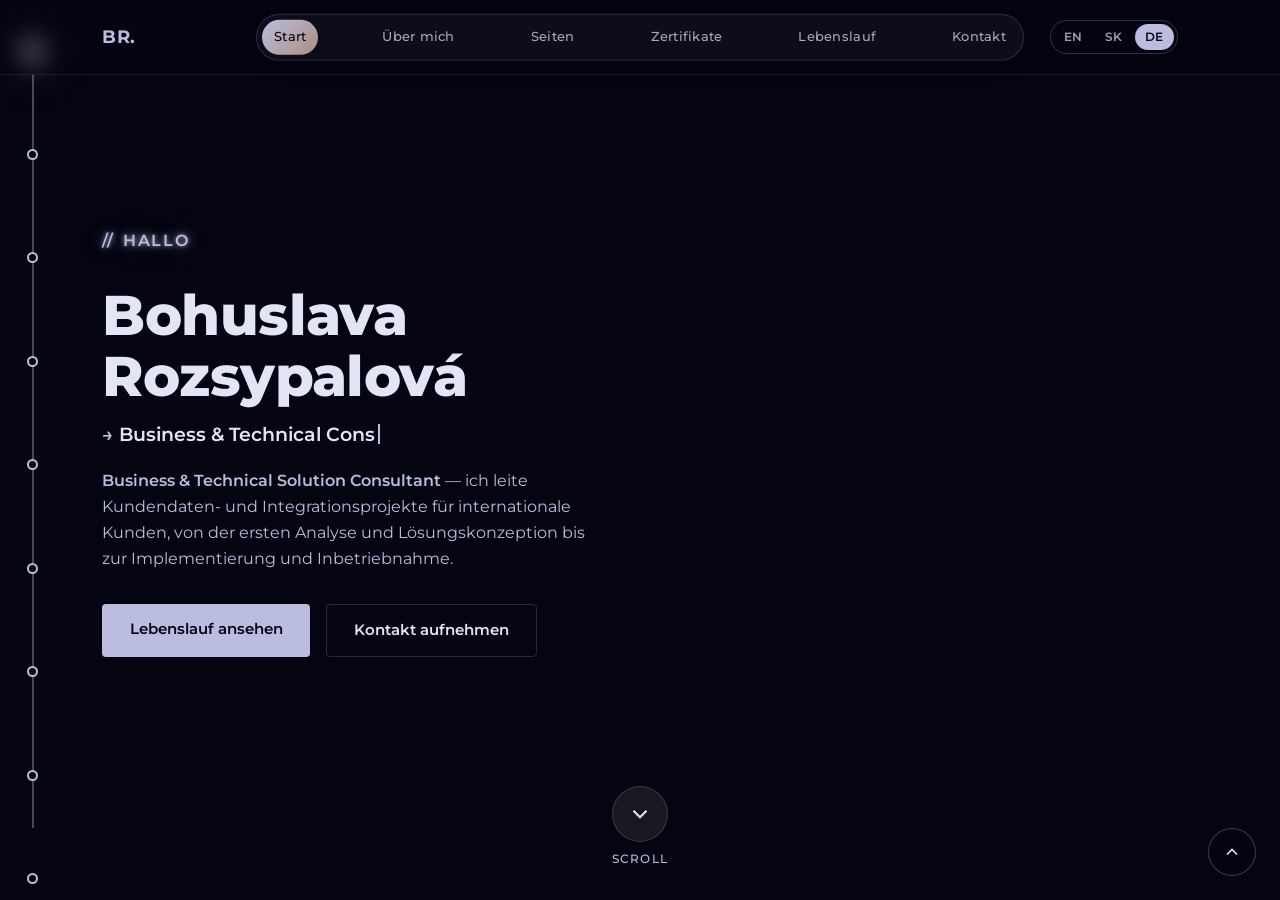
==== commit 2e808060: "Update de.html" ====
--- a/de.html
+++ b/de.html
@@ -8,7 +8,7 @@
 <title>Bohuslava Rozsypalová — Business &amp; Technical Solution Consultant | CDP, CRM &amp; Datenintegration</title>
 <meta name="description" content="Portfolio und Lebenslauf von Bohuslava Rozsypalová — Business &amp; Technical Solution Consultant mit Schwerpunkt Customer Data Platforms, CRM und Datenintegration.">
 
-<!-- Sprachversionen der Seite -->
+<!-- Jazykové verzie stránky -->
 <link rel="alternate" hreflang="en" href="https://bohuslavar.github.io/index.html">
 <link rel="alternate" hreflang="sk" href="https://bohuslavar.github.io/sk.html">
 <link rel="alternate" hreflang="de" href="https://bohuslavar.github.io/de.html">
@@ -18,10 +18,11 @@
 <link rel="apple-touch-icon" href="https://res.cloudinary.com/xbffrklb/image/upload/v1787764963/9043000.png">
 <link rel="preconnect" href="https://fonts.googleapis.com">
 <link rel="preconnect" href="https://fonts.gstatic.com" crossorigin>
-<link href="https://fonts.googleapis.com/css2?family=Montserrat:wght@300;400;500;600;700;800&display=swap" rel="stylesheet">
+<!-- Písma: Montserrat (text) + Audiowide (animované texty) + Caveat (písané popisky v životopise) -->
+<link href="https://fonts.googleapis.com/css2?family=Audiowide&family=Caveat:wght@500;700&family=Montserrat:wght@300;400;500;600;700;800&display=swap" rel="stylesheet">
 <link rel="stylesheet" href="style.css">
 
-<!-- Übersetzungen der per JavaScript erzeugten Texte -->
+<!-- Preklady textov, ktoré vytvára script.js (formulár, scratch, pexeso) -->
 <script>
 window.I18N = {
   sending: 'Wird gesendet…',
@@ -55,7 +56,7 @@
 </div>
 
 <!-- ============================================================
-     KOPFZEILE / NAVIGATION
+     HLAVIČKA / NAVIGÁCIA
      ============================================================ -->
 <header>
   <a href="#home" class="logo">BR.</a>
@@ -66,14 +67,14 @@
         <li><a href="#about" data-nav="about">Über mich</a></li>
         <li><a href="#more" data-nav="more">Seiten</a></li>
         <li><a href="#certs" data-nav="certs">Zertifikate</a></li>
-        <li><a href="#motto" data-nav="motto">Motto</a></li>
-        <li><a href="#game" data-nav="game">Memory</a></li>
+        <li class="nav-mobile-only"><a href="#motto" data-nav="motto">Motto</a></li>
+        <li class="nav-mobile-only"><a href="#game" data-nav="game">Memory</a></li>
         <li><a href="#cv" data-nav="cv">Lebenslauf</a></li>
-        <li><a href="#specimen" data-nav="specimen">Stil</a></li>
+        <li class="nav-mobile-only"><a href="#specimen" data-nav="specimen">Stil</a></li>
         <li><a href="#contact" data-nav="contact">Kontakt</a></li>
       </ul>
     </nav>
-    <!-- Sprachumschalter -->
+    <!-- Prepínač jazykových verzií -->
     <div class="lang-switch" role="navigation" aria-label="Sprache">
       <a href="index.html" hreflang="en">EN</a>
       <a href="sk.html" hreflang="sk">SK</a>
@@ -90,16 +91,17 @@
   </button>
 
   <!-- ============================================================
-       ABSCHNITT: START
+       SEKCIA: ÚVOD — meno, roly (typewriter, script.js JS 10), tlačidlá
        ============================================================ -->
   <section id="home" class="theme-a">
     <div class="home-copy" data-reveal>
       <p class="eyebrow">hallo</p>
       <h1>Bohuslava<br>Rozsypalová</h1>
+      <!-- Typewriter — roly oddelené "|" v data-words (script.js JS 10) -->
       <p class="typewriter"><span class="visually-hidden">Business &amp; Technical Consultant, Webentwicklerin, Grafikdesignerin, Fotografin</span><span class="tw-prefix" aria-hidden="true">→</span><span class="tw-text" aria-hidden="true" data-words="Business &amp; Technical Consultant|Webentwicklerin|Grafikdesignerin|Fotografin"></span><span class="tw-caret" aria-hidden="true"></span></p>
       <p><span class="role">Business &amp; Technical Solution Consultant</span> — ich leite Kundendaten- und Integrationsprojekte für internationale Kunden, von der ersten Analyse und Lösungskonzeption bis zur Implementierung und Inbetriebnahme.</p>
       <div class="btn-row">
-        <a href="https://bohuslavar.github.io/documents/Bohuslava_Rozsypalova_CV.pdf" target="_blank" rel="noopener" class="btn btn-primary">Lebenslauf ansehen</a>
+        <a href="https://bohuslavar.github.io/documents/Bohuslava_Rozsypalova_CV_DE.pdf" target="_blank" rel="noopener" class="btn btn-primary">Lebenslauf ansehen</a>
         <a href="#contact" class="btn btn-ghost">Kontakt aufnehmen</a>
       </div>
     </div>
@@ -110,40 +112,44 @@
   </section>
 
   <!-- ============================================================
-       ABSCHNITT: ÜBER MICH
-       ============================================================ -->
-   <section id="about" class="theme-b">
+       SEKCIA: O MNE — štatistiky, text, animované zručnosti (script.js JS 10)
+       ============================================================ -->
+  <section id="about" class="theme-b">
     <div class="about-grid">
-      <div class="about-stats" data-reveal>
+      <!-- Štatistiky — script.js (JS 10) ich pri zobrazení raz vypíše písacím efektom -->
+      <div class="about-stats" data-reveal data-type-once>
         <div class="stat">
-          <span class="img-slot stat-icon-slot"><img loading="lazy" src="https://res.cloudinary.com/xbffrklb/image/upload/v1787806260/ChatGPT_Image_27._8._2026_06_48_22.png" alt=""><span class="img-fallback">IMG</span></span>
-          <div><strong>6+</strong><span>Jahre in IT und Unternehmenstechnologien</span></div>
+          <strong>6+</strong>
+          <span>Jahre in IT und Enterprise-Technologien</span>
         </div>
         <div class="stat">
-          <span class="img-slot stat-icon-slot"><img loading="lazy" src="https://res.cloudinary.com/xbffrklb/image/upload/v1787831828/ChatGPT_Image_27._8._2026_13_56_57.png" alt=""><span class="img-fallback">IMG</span></span>
-          <div><strong>15+</strong><span>Jahre in Fotografie und Design</span></div>
+          <strong>15+</strong>
+          <span>Jahre in Fotografie und Design</span>
         </div>
         <div class="stat">
-          <span class="img-slot stat-icon-slot"><img loading="lazy" src="https://res.cloudinary.com/xbffrklb/image/upload/v1787807628/ChatGPT_Image_27._8._2026_07_13_37.png" alt=""><span class="img-fallback">IMG</span></span>
-          <div><strong>3</strong><span>Sprachen — SK Muttersprache, EN und DE B2</span></div>
-        </div>
+          <strong>2</strong>
+          <span>Fremdsprachen — Englisch B2, Deutsch B2</span>
+        </div>
+        <!-- Malá galéria certifikátov — mení sa každých 5 s, nie je klikateľná (script.js JS 8) -->
+        <figure class="cert-rotator" data-cert-rotator aria-label="Zertifikate"></figure>
       </div>
       <div class="about-text" data-reveal>
         <p class="eyebrow">über mich</p>
         <h2>Technologie mit Ergebnissen verbinden, die Sinn ergeben</h2>
-        <p>Business &amp; Technical Solution Consultant und <strong>JavaScript-Entwicklerin</strong> mit über 6 Jahren Praxis in IT und Unternehmenstechnologien in internationalen Projekten in Banking, Telekommunikation und Pharma. Weblayer, Integrationen und datengetriebene Lösungen entstehen bei mir mit <strong>JavaScript, REST-APIs und SQL</strong> — und <strong>generative KI</strong> nutze ich täglich, um schneller zu konzipieren, Prototypen zu bauen und zu automatisieren.</p>
-        <p>Neben der IT-Laufbahn außerdem professionelle Tätigkeit im Grafik- und Webdesign, die dem UI/UX-Teil der Projekte eine kreative und visuelle Dimension gibt. Laufende Zertifizierungen in verschiedenen Bereichen.</p>
-        <div class="chips">
-          <span class="chip chip-highlight"><span class="img-slot chip-icon-slot"><img loading="lazy" src="https://res.cloudinary.com/xbffrklb/image/upload/v1787806260/ChatGPT_Image_27._8._2026_06_48_22.png" alt=""><span class="img-fallback">IMG</span></span> JavaScript (ES6+)</span>
-          <span class="chip chip-highlight"><span class="img-slot chip-icon-slot"><img loading="lazy" src="https://res.cloudinary.com/xbffrklb/image/upload/v1787817290/12073517.png" alt=""><span class="img-fallback">IMG</span></span> Generative KI &amp; Prompt Engineering</span>
-          <span class="chip"><span class="img-slot chip-icon-slot"><img loading="lazy" src="https://res.cloudinary.com/xbffrklb/image/upload/v1787771329/images-5.png" alt=""><span class="img-fallback">IMG</span></span> Customer Data Platforms</span>
-          <span class="chip"><span class="img-slot chip-icon-slot"><img loading="lazy" src="https://res.cloudinary.com/xbffrklb/image/upload/v1787816315/Salesforce-Logo.png" alt=""><span class="img-fallback">IMG</span></span> Salesforce Marketing Cloud</span>
-          <span class="chip"><span class="img-slot chip-icon-slot"><img loading="lazy" src="https://res.cloudinary.com/xbffrklb/image/upload/v1787806260/ChatGPT_Image_27._8._2026_06_48_34.png" alt=""><span class="img-fallback">IMG</span></span> REST-APIs &amp; Integrationen</span>
-          <span class="chip"><span class="img-slot chip-icon-slot"><img loading="lazy" src="https://res.cloudinary.com/xbffrklb/image/upload/v1787806260/ChatGPT_Image_27._8._2026_06_47_56.png" alt=""><span class="img-fallback">IMG</span></span> Datenmodellierung &amp; Analyse</span>
-          <span class="chip"><span class="img-slot chip-icon-slot"><img loading="lazy" src="https://res.cloudinary.com/xbffrklb/image/upload/v1787806261/ChatGPT_Image_27._8._2026_06_48_27.png" alt=""><span class="img-fallback">IMG</span></span> SQL &amp; Oracle PL/SQL</span>
-          <span class="chip"><span class="img-slot chip-icon-slot"><img loading="lazy" src="https://res.cloudinary.com/xbffrklb/image/upload/v1787806260/ChatGPT_Image_27._8._2026_06_48_22.png" alt=""><span class="img-fallback">IMG</span></span> Webentwicklung</span>
-          <span class="chip"><span class="img-slot chip-icon-slot"><img loading="lazy" src="https://res.cloudinary.com/xbffrklb/image/upload/v1787807887/ChatGPT_Image_27._8._2026_07_17_53.png" alt=""><span class="img-fallback">IMG</span></span> UI/UX &amp; Grafikdesign</span>
-        </div>
+        <p>Business &amp; Technical Solution Consultant mit über <strong>6 Jahren praktischer Erfahrung</strong> in IT und Enterprise-Technologien sowie in internationalen Projekten in Banking, Telekommunikation, Pharma und weiteren Branchen. Ich verbinde fachliche Anforderungen mit technischer Umsetzung – von der Analyse und Lösungskonzeption bis zur Implementierung – und bin es gewohnt, mehrere Projekte parallel zu betreuen.</p>
+        <p>Neben meiner IT-Laufbahn bin ich auch professionell im Grafik- und Webdesign tätig und bringe so eine kreative und visuelle Perspektive in die UI/UX-Gestaltung meiner Projekte ein. Meine Kompetenzen erweitere ich kontinuierlich durch Zertifizierungen im fachlichen wie im technischen Bereich. Mein aktueller Schwerpunkt liegt auf <strong>AI</strong> – von <strong>Generative AI</strong> und Large Language Models bis hin zu AI Agents, Predictive Analytics und AI-gestützter Personalisierung.</p>
+        <!-- Zručnosti — script.js (JS 10) ich vypisuje animovane jednu po druhej;
+             bez JavaScriptu sa zobrazia ako štítky -->
+        <ul class="chips" data-skill-ticker>
+          <li class="chip chip-highlight">JavaScript (ES6+)</li>
+          <li class="chip chip-highlight">Generative AI &amp; Prompt Engineering</li>
+          <li class="chip">Bloomreach Engagement</li>
+          <li class="chip">Salesforce Marketing Cloud</li>
+          <li class="chip">REST APIs &amp; Systemintegration</li>
+          <li class="chip">SQL &amp; Oracle PL/SQL</li>
+          <li class="chip">Business- &amp; Datenanalyse</li>
+          <li class="chip">UI/UX &amp; Grafikdesign</li>
+        </ul>
       </div>
     </div>
     <button type="button" class="scroll-cue" data-target="more" aria-label="Zum Abschnitt Weitere Seiten">
@@ -153,7 +159,7 @@
   </section>
 
   <!-- ============================================================
-       ABSCHNITT: WEITERE SEITEN
+       SEKCIA: ĎALŠIE STRÁNKY — kocky s odkazmi, 3D tilt (script.js JS 11)
        ============================================================ -->
   <section id="more" class="theme-a" data-pipeline-label="weitere seiten">
     <p class="eyebrow">weitere projekte</p>
@@ -201,12 +207,14 @@
       <span class="scroll-label">scroll</span>
     </button>
   </section>
-  <!-- ============================================================
-       SEKCIA: CERTIFICATES — galéria certifikátov (dáta v script.js, JS 7)
+
+  <!-- ============================================================
+       SEKCIA: CERTIFIKÁTY — kocky aj galériu vytvára script.js (JS 8)
        ============================================================ -->
   <section id="certs" class="theme-d">
     <p class="eyebrow">zertifikate</p>
     <h2 data-reveal>Zertifikate</h2>
+    <p class="certs-intro" data-reveal>Meine Zertifikate decken Customer Data Platforms, Marketing-Automatisierung, Datenanalyse und KI ab – von Salesforce und Bloomreach bis zu Google, HubSpot und LinkedIn Learning. Neben meiner Arbeit in der Tech-Branche bilde ich mich das ganze Jahr über weiter; mein Ziel für die nächste Zeit sind <strong>Python</strong> und <strong>React</strong>.</p>
     <p class="lead" data-reveal>Wählen Sie eine Kategorie, um die Zertifikate zu sehen.</p>
 
     <div class="cat-grid" data-role="cat-grid" data-reveal><!-- kocky kategórií vytvára script.js (JS 8) -->
@@ -237,7 +245,7 @@
   </section>
 
   <!-- ============================================================
-       ABSCHNITT: MOTTO
+       SEKCIA: MOTTO — scratch efekt na canvase (script.js JS 6)
        ============================================================ -->
   <section id="motto" class="theme-c">
     <div class="motto-wrap" data-reveal>
@@ -245,7 +253,9 @@
       <h2>Bildschirm frei wischen</h2>
       <p class="motto-hint">Klicken und ziehen (oder wischen) Sie über das Feld unten, um mein Motto freizulegen.</p>
       <div class="scratch-box">
-        <div class="scratch-message">„Die besten Integrationen sind die, die niemand sieht.“</div>
+        <!-- Citáty oddelené "|", autor za " — " (pomlčka s medzerami). Pri každom "Reset"
+             sa zobrazí ďalší (script.js JS 6). Pridajte si vlastné. -->
+        <div class="scratch-message" data-mottos="„Einfachheit ist die höchste Stufe der Vollendung.“ — Leonardo da Vinci|„Innovation unterscheidet zwischen einem Vorreiter und einem Nachahmer.“ — Steve Jobs|„Scheitern Sie oft, damit Sie früher Erfolg haben.“ — Tom Kelley|„Großes wird im Geschäftsleben nie von einer einzelnen Person erreicht, sondern von einem Team.“ — Steve Jobs|„Daten sind etwas Kostbares und werden länger bestehen als die Systeme selbst.“ — Tim Berners-Lee|„Ihre unzufriedensten Kunden sind Ihre größte Lernquelle.“ — Bill Gates|„Kreativität heißt, sich neue Dinge auszudenken. Innovation heißt, neue Dinge zu tun.“ — Theodore Levitt">„Einfachheit ist die höchste Stufe der Vollendung.“<span class="motto-author">— Leonardo da Vinci</span></div>
         <canvas class="scratch-canvas" id="scratch-canvas"></canvas>
       </div>
       <button type="button" class="pill-btn" id="scratch-reset">Zurücksetzen</button>
@@ -256,9 +266,8 @@
     </button>
   </section>
 
-
-  <!-- ============================================================
-       ABSCHNITT: MEMORY
+  <!-- ============================================================
+       SEKCIA: PEXESO — karty vytvára script.js (JS 9); na mobile skryté
        ============================================================ -->
   <section id="game" class="theme-a">
     <div class="game-wrap" data-reveal>
@@ -281,7 +290,7 @@
   </section>
 
   <!-- ============================================================
-       ABSCHNITT: LEBENSLAUF
+       SEKCIA: ŽIVOTOPIS — skúsenosti, certifikáty, zručnosti
        ============================================================ -->
   <section id="cv" class="theme-b">
     <div class="cv-top">
@@ -289,58 +298,84 @@
         <p class="eyebrow">lebenslauf</p>
         <h2>Erfahrung &amp; Ausbildung</h2>
       </div>
-      <a href="https://bohuslavar.github.io/documents/Bohuslava_Rozsypalova_CV.pdf" target="_blank" rel="noopener" class="btn btn-ghost">Lebenslauf herunterladen (PDF)</a>
+      <a href="https://bohuslavar.github.io/documents/Bohuslava_Rozsypalova_CV_DE.pdf" target="_blank" rel="noopener" class="btn btn-ghost">Lebenslauf herunterladen (PDF)</a>
     </div>
     <div class="cv-layout">
+      <!-- Bočný panel — oblasti práce (2 ikonky vedľa seba, písané popisky) -->
       <aside class="cv-icons" aria-label="Arbeitsbereiche">
-        <div class="cv-icon-item"><span class="img-slot cv-icon-slot"><img loading="lazy" src="https://res.cloudinary.com/xbffrklb/image/upload/v1787771329/images-5.png" alt="Customer Data Platforms"><span class="img-fallback">IMG</span></span><span>Customer Data Platforms</span></div>
-        <div class="cv-icon-item"><span class="img-slot cv-icon-slot"><img loading="lazy" src="https://res.cloudinary.com/xbffrklb/image/upload/v1787806260/ChatGPT_Image_27._8._2026_06_48_34.png" alt="APIs & Integrationen"><span class="img-fallback">IMG</span></span><span>APIs &amp; Integrationen</span></div>
-        <div class="cv-icon-item"><span class="img-slot cv-icon-slot"><img loading="lazy" src="https://res.cloudinary.com/xbffrklb/image/upload/v1787806260/ChatGPT_Image_27._8._2026_06_47_56.png" alt="Daten & Analyse"><span class="img-fallback">IMG</span></span><span>Daten &amp; Analyse</span></div>
-        <div class="cv-icon-item"><span class="img-slot cv-icon-slot"><img loading="lazy" src="https://res.cloudinary.com/xbffrklb/image/upload/v1787816315/Salesforce-Logo.png" alt="Salesforce Marketing Cloud"><span class="img-fallback">IMG</span></span><span>Salesforce Marketing Cloud</span></div>
-        <div class="cv-icon-item"><span class="img-slot cv-icon-slot"><img loading="lazy" src="https://res.cloudinary.com/xbffrklb/image/upload/v1787807887/ChatGPT_Image_27._8._2026_07_17_53.png" alt="Design & Kreativ"><span class="img-fallback">IMG</span></span><span>Design &amp; Kreativ</span></div>
-        <div class="cv-icon-item"><span class="img-slot cv-icon-slot"><img loading="lazy" src="https://res.cloudinary.com/xbffrklb/image/upload/v1787807628/ChatGPT_Image_27._8._2026_07_13_37.png" alt="Sprachen"><span class="img-fallback">IMG</span></span><span>Sprachen</span></div>
+        <div class="cv-icon-item"><span class="img-slot cv-icon-slot"><img loading="lazy" src="https://res.cloudinary.com/xbffrklb/image/upload/v1787771329/images-5.png" alt=""><span class="img-fallback">IMG</span></span><span>Customer Data Platforms</span></div>
+        <div class="cv-icon-item"><span class="img-slot cv-icon-slot"><img loading="lazy" src="https://res.cloudinary.com/xbffrklb/image/upload/v1787806260/ChatGPT_Image_27._8._2026_06_48_34.png" alt=""><span class="img-fallback">IMG</span></span><span>APIs &amp; Integrationen</span></div>
+        <div class="cv-icon-item"><span class="img-slot cv-icon-slot"><img loading="lazy" src="https://res.cloudinary.com/xbffrklb/image/upload/v1787806260/ChatGPT_Image_27._8._2026_06_47_56.png" alt=""><span class="img-fallback">IMG</span></span><span>Daten &amp; Analyse</span></div>
+        <div class="cv-icon-item"><span class="img-slot cv-icon-slot"><img loading="lazy" src="https://res.cloudinary.com/xbffrklb/image/upload/v1787816315/Salesforce-Logo.png" alt=""><span class="img-fallback">IMG</span></span><span>Salesforce Marketing Cloud</span></div>
+        <div class="cv-icon-item"><span class="img-slot cv-icon-slot"><img loading="lazy" src="https://res.cloudinary.com/xbffrklb/image/upload/v1787817290/12073517.png" alt=""><span class="img-fallback">IMG</span></span><span>KI &amp; Automatisierung</span></div>
+        <div class="cv-icon-item"><span class="img-slot cv-icon-slot"><img loading="lazy" src="https://res.cloudinary.com/xbffrklb/image/upload/v1787806260/ChatGPT_Image_27._8._2026_06_48_22.png" alt=""><span class="img-fallback">IMG</span></span><span>Webentwicklung</span></div>
+        <div class="cv-icon-item"><span class="img-slot cv-icon-slot"><img loading="lazy" src="https://res.cloudinary.com/xbffrklb/image/upload/v1787807887/ChatGPT_Image_27._8._2026_07_17_53.png" alt=""><span class="img-fallback">IMG</span></span><span>Design &amp; Kreativ</span></div>
+        <div class="cv-icon-item"><span class="img-slot cv-icon-slot"><img loading="lazy" src="https://res.cloudinary.com/xbffrklb/image/upload/v1787807628/ChatGPT_Image_27._8._2026_07_13_37.png" alt=""><span class="img-fallback">IMG</span></span><span>Sprachen</span></div>
       </aside>
       <div class="cv-scroll" data-reveal>
+        <!-- Obsah podľa PDF životopisu (Bohuslava_Rozsypalova_CV_DE.pdf) -->
         <div class="timeline">
           <div class="t-item">
             <div class="period">Nov. 2024 — heute</div>
             <div>
               <h3>Adastra s.r.o., Bratislava</h3>
               <span class="role">Business Solution Consultant | Customer Data Platform Specialist</span>
+              <p class="t-project">Orange Moldova | Yettel Bulgaria | A1 Croatia</p>
               <ul>
-                <li>Mitarbeit an CDP- und CRM-Projekten für internationale Kunden aus den Bereichen Telekommunikation und Banking — Orange Moldova, Yettel Bulgaria und A1 Croatia — Erste Serbia Bank - von der ersten Analyse und Lösungskonzeption bis zur Implementierung und Inbetriebnahme, überwiegend in Bloomreach Engagement.</li>
-                <li>Durchführung von Workshops mit Business-, Marketing- und IT-Stakeholdern sowie Überführung der Anforderungen in Zieldatenmodelle, technische Spezifikationen und Lieferpläne.</li>
-                <li>Anbindung von Websites, mobilen Apps und Backend-Systemen an die CDP über REST-APIs, Webhooks, Mobile SDK und Tag Manager zur Datenerfassung in Echtzeit.</li>
-                <li>Aufbau von Omnichannel-Customer-Journeys über E-Mail, Web, Push und In-App — inklusive Segmentierung, Trigger, Content-Erstellung, personalisierter Weblayer und wiederverwendbarer responsiver Templates mit starkem Fokus auf UI/UX.</li>
-                <li>Analyse von Kunden-, Kampagnen- und Verhaltensdaten — As-is-, Gap- und Datenqualitätsanalysen, Funnels und Segment-Performance — und Nutzung der Ergebnisse für besseres Targeting und bessere Personalisierung.</li>
-                <li>Umsetzung einer Real-Time-Decisioning-Plattform für O2 Slovakia sowie Oracle-PL/SQL-Lösungen für Reporting, Datenabgleich und Migrationsvalidierung für einen serbischen Bankkunden.</li>
+                <li>Mitwirkung an CDP-Projekten für internationale Telekommunikationskunden – von der ersten Analyse und Lösungskonzeption bis zur Implementierung und Inbetriebnahme, überwiegend mit Bloomreach Engagement.</li>
+                <li>Konfiguration des Bloomreach-Engagement-Projekts einschließlich Kundenidentifikatoren und Identity Resolution, Kundenattributen, Event-Struktur, Produktkatalogen und Consent-Kategorien als konsistente Datenbasis für alle Use Cases.</li>
+                <li>Durchführung von Workshops mit Business-, Marketing- und IT-Stakeholdern sowie Überführung ihrer Anforderungen in Zieldatenmodelle, technische Spezifikationen und Umsetzungspläne.</li>
+                <li>Anbindung von Websites, mobilen Apps und Backend-Systemen an die Customer Data Platform über REST APIs, Webhooks, Mobile SDK und Tag Manager zur Erfassung und Verarbeitung von Daten in Echtzeit.</li>
+                <li>Konzeption und Umsetzung von Omnichannel Customer Journeys in Bloomreach Engagement über E-Mail, Web, Push und In-App – einschließlich Segmentierung, Trigger-Logik, Content-Erstellung, personalisierter Weblayer, Push-Benachrichtigungen und wiederverwendbarer responsiver Templates.</li>
+                <li>Starker Fokus auf UI/UX, Personalisierung und Customer Experience bei der Umsetzung digitaler Kundeninteraktionen.</li>
+                <li>Analyse von Kunden-, Kampagnen- und Verhaltensdaten einschließlich As-Is-, Gap- und Datenqualitätsanalysen, Funnels und Segment-Performance zur Optimierung von Targeting und Personalisierung.</li>
+                <li>Zusammenarbeit mit Marketing-, Entwicklungs-, Daten- und IT-Teams auf Kundenseite während der Umsetzung sowie Abstimmung technischer Lösungen mit fachlichen Anforderungen.</li>
               </ul>
+              <p class="t-project">O2 Slovakia | Real-Time Decisioning</p>
+              <ul>
+                <li>Mitarbeit an der Implementierung einer Real-Time-Decisioning-Plattform im Enterprise-Umfeld sowie Überführung fachlicher Geschäftsregeln in Anwendungslogik und Systemkonfiguration.</li>
+                <li>Analyse von Kunden-, Subscriber- und Produktdaten sowie der zugehörigen Entitäten, Beziehungen und Hierarchien und Überführung dieser Strukturen in die Entscheidungslogik der Plattform.</li>
+                <li>Konzeption und Umsetzung einer kundenspezifischen GUI-Anpassung auf Basis der bestehenden RTDE-Plattform.</li>
+                <li>Unterstützung beim Reporting von Projektfortschritt, Risiken und Abhängigkeiten auf SteerCo- und Governance-Ebene.</li>
+              </ul>
+              <p class="t-project">Serbian Banking Project | Oracle PL/SQL &amp; Data</p>
+              <ul>
+                <li>Entwicklung von SQL- und Oracle-PL/SQL-Lösungen für Reporting, Datenvalidierung und Kontrollprozesse, einschließlich komplexer Abfragen, Reporting-Tabellen und Validierungsstrukturen.</li>
+                <li>Durchführung von Datenabgleichen, Konsistenzprüfungen und Migrationsvalidierungen über relationale Datensätze hinweg sowie Identifikation von Abweichungen, fehlenden Datensätzen und Datenqualitätsproblemen.</li>
+              </ul>
+              <p class="t-tech"><span class="t-tech-label">Eingesetzte Technologien und Kompetenzen:</span> Bloomreach Engagement · Bloomreach Mobile SDK &amp; Tag Manager · Real-Time Decisioning · Oracle PL/SQL · JavaScript · HTML5/CSS3 · Jinja2 · JSON · REST APIs · Custom Webhooks · API Authentication · Postman · Customer &amp; Relational Data Modeling · Data Mapping · Data Quality Controls · As-Is &amp; Gap Analysis · Campaign Analysis · Custom Template Development · Responsive Design · Figma · Adobe Creative Cloud (Photoshop, Illustrator, InDesign) · Agile · Jira · Confluence · Git · Generative AI</p>
             </div>
           </div>
           <div class="t-item">
             <div class="period">Aug. 2021 — Okt. 2024</div>
             <div>
               <h3>IBM Slovensko s.r.o., Košice</h3>
-              <span class="role">Salesforce Marketing Cloud Consultant &amp; Developer</span>
+              <span class="role">Salesforce Marketing Cloud Technical Consultant &amp; Developer</span>
               <ul>
-                <li>Verantwortung für die technische Umsetzung von Marketingautomatisierung und Multichannel-Kundenkommunikation in Salesforce Marketing Cloud für Enterprise-Kunden.</li>
-                <li>Aufbau und Pflege von Data Extensions, Zielgruppen, Personalisierungsregeln und SQL-Selektionslogik hinter automatisierten Kampagnen.</li>
-                <li>Integration von SFMC mit CRM-Systemen und externen Webservices über REST- und SOAP-APIs, Automatisierung von Datenflüssen und Sicherstellung der Datenkonsistenz.</li>
-                <li>Entwicklung responsiver E-Mail-Templates, Landingpages und Microsites in AMPscript, HTML/CSS und JavaScript, inklusive wiederverwendbarer Master-Templates.</li>
-                <li>Bearbeitung von Produktionsvorfällen mit Salesforce Inspector und SOQL; Verwaltung von Benutzern, Rollen und Datenzugriffsrechten in Orbit CRM; Implementierung von Google Analytics und OneTrust.</li>
+                <li>Implementierung und Betreuung automatisierter Multichannel-Kundenkommunikation und Marketingkampagnen in Salesforce Marketing Cloud.</li>
+                <li>Konzeption und Entwicklung responsiver E-Mail-Templates, Landingpages, Microsites und dynamischer Inhalte einschließlich wiederverwendbarer Master-Templates und komponentenbasierter Lösungen.</li>
+                <li>Aufbau und Pflege von Data Extensions, Zielgruppen, Datenselektionslogik und Personalisierungsregeln für zielgerichtete Kundenkommunikation und automatisierte Kampagnen.</li>
+                <li>Integration von Salesforce Marketing Cloud mit CRM-Systemen und externen Webservices über REST- und SOAP-APIs sowie Automatisierung von Datenflüssen zwischen den Plattformen.</li>
+                <li>Datenvalidierung und Incident-Bearbeitung mit Salesforce Inspector und SOQL sowie Implementierung von Google Analytics und OneTrust Cookie Consent auf ausgelieferten Webseiten.</li>
+                <li>Verwaltung von Benutzern, Kundenkonten, Rollen, Berechtigungen und Datenzugriffsrechten in Orbit CRM.</li>
+                <li>Analyse von Kampagnen-Performance, Customer Engagement und Verhaltensdaten zur Identifikation von Optimierungsmöglichkeiten bei Targeting, Personalisierung und Kundenkommunikation.</li>
               </ul>
+              <p class="t-tech"><span class="t-tech-label">Eingesetzte Technologien und Kompetenzen:</span> Salesforce Marketing Cloud · Orbit &amp; Veeva CRM · Salesforce Inspector · AMPscript · SQL · SOQL · HTML/CSS · JavaScript · TailwindCSS · REST &amp; SOAP API Integration · Data Extensions &amp; Data Modeling · Audience Segmentation · Personalization &amp; Dynamic Content · Campaign Automation · A/B Testing · Campaign Performance Analysis · Google Analytics · OneTrust / GDPR Consent Management · Responsive Email &amp; Landing Page Development · Figma · Git / GitHub</p>
             </div>
           </div>
           <div class="t-item">
             <div class="period">Juli 2020 — Juli 2021</div>
             <div>
               <h3>M-Victory s.r.o., Košice</h3>
-              <span class="role">Web Designer | UI/UX &amp; Brand Design</span>
+              <span class="role">Web Designer | UI/UX Designer (einjähriges Projekt)</span>
               <ul>
-                <li>Verantwortung für die visuelle Identität der Website von Anfang bis Ende, inklusive Logo, Markenelementen und Gestaltungsrichtlinien.</li>
-                <li>Konzeption des visuellen Konzepts, der UI und der Seitenlayouts mit starkem Fokus auf UI/UX, intuitive Navigation, Typografie, Farbgebung und Usability.</li>
-                <li>Begleitung von Entwicklung und QA während Implementierung und Test sowie Abgleich der umgesetzten Komponenten mit den ursprünglichen Designs.</li>
+                <li>Entwicklung des visuellen Konzepts und der Benutzeroberfläche der Website einschließlich Seitenlayouts, visueller Elemente, Icons und Grafiken, überwiegend mit Adobe Illustrator, InDesign und Adobe XD.</li>
+                <li>Gestaltung responsiver und markenkonformer Website-Designs mit Fokus auf UI/UX, intuitive Navigation, Typografie, Farbgestaltung und Usability.</li>
+                <li>Präsentation der Designkonzepte beim Kunden sowie Begleitung der Entwürfe durch Feedback- und Freigaberunden.</li>
+                <li>Enge Zusammenarbeit mit Entwicklungs- und QA-Teams während der Implementierung, des Testings und der Feinabstimmung der Website.</li>
+                <li>Abgleich der implementierten Komponenten mit den ursprünglichen Designs sowie Sicherstellung visueller Konsistenz, Usability und Übereinstimmung mit den technischen Anforderungen.</li>
               </ul>
+              <p class="t-tech"><span class="t-tech-label">Eingesetzte Technologien und Kompetenzen:</span> Web Design · UI/UX Design · Responsive &amp; Mobile-First Design · Logo &amp; Brand Identity Design · Brand Guidelines &amp; Consistency · Information Architecture · Navigation Design · User Flows · Landing Page Design · Typography · Color Theory · Visual Hierarchy · Usability &amp; Accessibility Basics · Image Editing &amp; Web Asset Optimization · Figma · Adobe Illustrator, InDesign, Photoshop, XD, Dreamweaver</p>
             </div>
           </div>
           <div class="t-item">
@@ -349,8 +384,10 @@
               <h3>LafargeHolcim EBS s.r.o., Košice</h3>
               <span class="role">Accounts Payable Specialist | Coordinator</span>
               <ul>
-                <li>Koordination eines kleinen Accounts-Payable-Teams für die Region Süddeutschland, inklusive Aufgabenverteilung, Prioritäten und Problemlösung.</li>
-                <li>Prüfung und Verbuchung von Lieferantenrechnungen in SAP (FI) sowie Kommunikation mit Lieferanten auf Deutsch und Englisch.</li>
+                <li>Prüfung und Verbuchung von Lieferantenrechnungen in SAP FI unter Sicherstellung korrekter Buchhaltungsdaten und Einhaltung interner Finanzrichtlinien.</li>
+                <li>Koordination eines kleinen Accounts-Payable-Teams für die Region Süddeutschland einschließlich Aufgabenverteilung, operativer Problemlösung und Überwachung der täglichen Rechnungsbearbeitung.</li>
+                <li>Kommunikation mit Lieferanten sowie Klärung von Rechnungs- und Zahlungsfragen auf Deutsch und Englisch.</li>
+                <li>Durchführung wöchentlicher Abstimmungstermine mit Kolleginnen und Kollegen in Deutschland zu operativen Prioritäten, offenen Posten, Arbeitsauslastung und Prozessthemen.</li>
               </ul>
             </div>
           </div>
@@ -358,16 +395,17 @@
             <div class="period">Aug. 2014 — Sep. 2016</div>
             <div>
               <h3>Otto WorkForce b.v., Niederlande</h3>
-              <span class="role">Warehouse Operator — G-Star RAW Designer Assistant</span>
+              <span class="role">Warehouse Operator | G-Star RAW Designer Assistant</span>
               <ul>
-                <li>Überwachung der Lagerbestände, Unterstützung des Lagerbetriebs und Pflege von Auftragsunterlagen.</li>
+                <li>Überwachung der Lagerbestände und Unterstützung des operativen Lagerbetriebs einschließlich korrekter Bestandsführung und Nachbestellung.</li>
+                <li>Pflege von Auftragsunterlagen und Meldung von Bestandsabweichungen und Bestandsproblemen an die zuständigen Abteilungen.</li>
               </ul>
             </div>
           </div>
           <div class="t-item">
             <div class="period">2010 — 2014</div>
             <div>
-              <h3>Kunstgewerbeschule (School of Arts), Košice</h3>
+              <h3>Kunstgewerbeschule, Košice</h3>
               <span class="role">Grafikdesign und Fotografie</span>
             </div>
           </div>
@@ -375,67 +413,89 @@
 
         <div class="cv-skills">
           <h3>Zertifizierungen</h3>
-          <p class="cv-certs-text">Salesforce Certified Marketing Cloud Consultant, Developer, Email Specialist und Administrator · Bloomreach Academy: Engagement und Discovery · Google Ads Search und Google Analytics Certified · IBM Industry Certifications (Banking, Telecom, Healthcare — Bronze und Silver) · Hubspot Digital Marketing · Hubspot Reporting</p>
+          <p class="cv-certs-text">Alle Zertifikate – Salesforce, Bloomreach, Google, HubSpot und LinkedIn Learning – finden Sie oben im Bereich Zertifikate und als <a href="https://bohuslavar.github.io/documents/Certifications.pdf" target="_blank" rel="noopener">PDF-Übersicht</a>.</p>
         </div>
 
         <div class="cv-skills">
           <h3>Technische Kenntnisse</h3>
           <div class="skill-cats">
             <div class="skill-cat">
-              <span class="cat-title"><span class="img-slot skill-icon-slot"><img loading="lazy" src="https://res.cloudinary.com/xbffrklb/image/upload/v1787817290/12073517.png" alt=""><span class="img-fallback">IMG</span></span> Development &amp; Data</span>
-              <div class="skill-tags">
-                <span class="skill-tag">JavaScript (ES6+)</span><span class="skill-tag">Node.js</span><span class="skill-tag">HTML5</span><span class="skill-tag">CSS3</span>
-                <span class="skill-tag">Tailwind CSS</span><span class="skill-tag">SQL</span><span class="skill-tag">Oracle PL/SQL</span>
-                <span class="skill-tag">SOQL</span><span class="skill-tag">AMPscript</span><span class="skill-tag">Jinja2</span><span class="skill-tag">Git / GitHub</span>
-              </div>
-            </div>
-            <div class="skill-cat">
-              <span class="cat-title"><span class="img-slot skill-icon-slot"><img loading="lazy" src="https://res.cloudinary.com/xbffrklb/image/upload/v1787817486/17335208.png" alt=""><span class="img-fallback">IMG</span></span> APIs &amp; Integration</span>
-              <div class="skill-tags">
-                <span class="skill-tag">REST APIs</span><span class="skill-tag">SOAP / Web Services</span><span class="skill-tag">Custom Webhooks</span>
-                <span class="skill-tag">JSON &amp; Payload Mapping</span><span class="skill-tag">API Authentication</span><span class="skill-tag">Mobile SDK</span><span class="skill-tag">Postman</span>
-              </div>
-            </div>
-            <div class="skill-cat">
-              <span class="cat-title"><span class="img-slot skill-icon-slot"><img loading="lazy" src="https://res.cloudinary.com/xbffrklb/image/upload/v1787771329/images-5.png" alt=""><span class="img-fallback">IMG</span></span> Bloomreach Engagement</span>
-              <div class="skill-tags">
-                <span class="skill-tag">Customer Data Modeling</span><span class="skill-tag">Journey Orchestration</span><span class="skill-tag">Weblayers</span><span class="skill-tag">Dynamic Content</span>
-                <span class="skill-tag">Segmentation</span><span class="skill-tag">Funnels &amp; Reporting</span><span class="skill-tag">Metrics &amp; Aggregates</span>
-              </div>
-            </div>
-            <div class="skill-cat">
-              <span class="cat-title"><span class="img-slot skill-icon-slot"><img loading="lazy" src="https://res.cloudinary.com/xbffrklb/image/upload/v1787816315/Salesforce-Logo.png" alt=""><span class="img-fallback">IMG</span></span> Salesforce Marketing Cloud</span>
-              <div class="skill-tags">
-                <span class="skill-tag">Journey Builder</span><span class="skill-tag">Automation Studio</span><span class="skill-tag">Data Extensions</span>
-                <span class="skill-tag">Email &amp; Mobile Studio</span><span class="skill-tag">A/B Testing</span><span class="skill-tag">Salesforce Inspector</span>
-              </div>
-            </div>
-            <div class="skill-cat">
-              <span class="cat-title"><span class="img-slot skill-icon-slot"><img loading="lazy" src="https://res.cloudinary.com/xbffrklb/image/upload/v1787806260/ChatGPT_Image_27._8._2026_06_47_56.png" alt=""><span class="img-fallback">IMG</span></span> Analyse &amp; Delivery</span>
-              <div class="skill-tags">
-                <span class="skill-tag">As-Is &amp; Gap Analysis</span><span class="skill-tag">Data Modeling</span><span class="skill-tag">Data Quality &amp; Reconciliation</span>
-                <span class="skill-tag">Technical Specification</span><span class="skill-tag">User Stories &amp; UAT</span><span class="skill-tag">Agile / Scrum</span><span class="skill-tag">Jira &amp; Confluence</span>
-              </div>
-            </div>
-            <div class="skill-cat">
-              <span class="cat-title"><span class="img-slot skill-icon-slot"><img loading="lazy" src="https://res.cloudinary.com/xbffrklb/image/upload/v1787817398/adobe-creative-cloud-logo-free-png.webp" alt=""><span class="img-fallback">IMG</span></span> Design &amp; Kreativ</span>
-              <div class="skill-tags">
-                <span class="skill-tag">UI/UX Design</span><span class="skill-tag">Photoshop</span><span class="skill-tag">Illustrator</span><span class="skill-tag">InDesign</span>
-                <span class="skill-tag">XD</span><span class="skill-tag">Premiere Pro</span><span class="skill-tag">Figma</span><span class="skill-tag">Canva</span>
-              </div>
-            </div>
-            <div class="skill-cat">
-              <span class="cat-title"><span class="img-slot skill-icon-slot"><img loading="lazy" src="https://res.cloudinary.com/xbffrklb/image/upload/v1787817290/12073517.png" alt=""><span class="img-fallback">IMG</span></span> KI &amp; Automatisierung</span>
-              <div class="skill-tags">
-                <span class="skill-tag">Generative AI</span><span class="skill-tag">Prompt Engineering</span><span class="skill-tag">AI-Assisted Development</span>
-                <span class="skill-tag">AI-Assisted Data Analysis</span><span class="skill-tag">Workflow Automation</span>
-              </div>
-            </div>
-            <div class="skill-cat">
-              <span class="cat-title"><span class="img-slot skill-icon-slot"><img loading="lazy" src="https://res.cloudinary.com/xbffrklb/image/upload/v1787817060/3898082.png" alt=""><span class="img-fallback">IMG</span></span> Sprachen</span>
-              <div class="skill-tags">
-                <span class="skill-tag">Slowakisch — Muttersprache</span><span class="skill-tag">Englisch — B2</span><span class="skill-tag">Deutsch — B2</span>
-              </div>
+              <span class="cat-title">Development &amp; Data</span>
+              <div class="skill-tags"><span class="skill-tag">JavaScript (ES6+)</span><span class="skill-tag">Node.js</span><span class="skill-tag">HTML5</span><span class="skill-tag">CSS3</span><span class="skill-tag">Tailwind CSS</span><span class="skill-tag">SQL</span><span class="skill-tag">SOQL</span><span class="skill-tag">Oracle PL/SQL</span><span class="skill-tag">AMPscript</span><span class="skill-tag">Jinja2</span><span class="skill-tag">JSON</span><span class="skill-tag">XML</span><span class="skill-tag">Regex</span><span class="skill-tag">Git / GitHub</span></div>
+            </div>
+            <div class="skill-cat">
+              <span class="cat-title">APIs &amp; Integration</span>
+              <div class="skill-tags"><span class="skill-tag">REST APIs</span><span class="skill-tag">SOAP / Web Services</span><span class="skill-tag">Custom Webhooks</span><span class="skill-tag">Postman</span><span class="skill-tag">JSON &amp; Payload Mapping</span><span class="skill-tag">API Authentication (Bearer, API Key, Basic Auth)</span><span class="skill-tag">API Testing &amp; Debugging</span><span class="skill-tag">Real-Time Data Collection</span><span class="skill-tag">System &amp; Data Integration</span><span class="skill-tag">Mobile SDK Integration</span><span class="skill-tag">Error Handling &amp; Retry Logic</span></div>
+            </div>
+            <div class="skill-cat">
+              <span class="cat-title">AI &amp; Automation</span>
+              <div class="skill-tags"><span class="skill-tag">Generative AI (LLM-Assisted Delivery)</span><span class="skill-tag">Prompt Engineering</span><span class="skill-tag">AI-Assisted Development &amp; Debugging</span><span class="skill-tag">AI-Assisted Data Analysis &amp; Validation</span><span class="skill-tag">Workflow Automation</span><span class="skill-tag">AI Tool Evaluation</span><span class="skill-tag">AI-Generated Content &amp; Documentation</span></div>
+            </div>
+            <div class="skill-cat">
+              <span class="cat-title">Business Analysis &amp; Delivery</span>
+              <div class="skill-tags"><span class="skill-tag">Agile / Scrum</span><span class="skill-tag">Business Process Analysis</span><span class="skill-tag">As-Is &amp; Gap Analysis</span><span class="skill-tag">Use Case &amp; User Story Definition</span><span class="skill-tag">Acceptance Criteria &amp; UAT Support</span><span class="skill-tag">Impact &amp; Dependency Analysis</span><span class="skill-tag">Process &amp; Solution Documentation</span></div>
+            </div>
+          </div>
+        </div>
+
+        <div class="cv-skills">
+          <h3>Entwicklungs- &amp; Enterprise-Tools</h3>
+          <div class="skill-cats">
+            <div class="skill-cat">
+              <span class="cat-title">Development</span>
+              <div class="skill-tags"><span class="skill-tag">Visual Studio Code</span><span class="skill-tag">Git</span><span class="skill-tag">GitHub</span><span class="skill-tag">Sublime Text</span><span class="skill-tag">Brackets</span><span class="skill-tag">Postman</span><span class="skill-tag">Webhook.site</span><span class="skill-tag">Chrome DevTools</span></div>
+            </div>
+            <div class="skill-cat">
+              <span class="cat-title">Data &amp; Analytics</span>
+              <div class="skill-tags"><span class="skill-tag">Power BI</span><span class="skill-tag">Hadoop</span><span class="skill-tag">Qlik Sense</span><span class="skill-tag">Excel (advanced)</span><span class="skill-tag">Salesforce Inspector</span><span class="skill-tag">Google Analytics</span></div>
+            </div>
+            <div class="skill-cat">
+              <span class="cat-title">AI Tools</span>
+              <div class="skill-tags"><span class="skill-tag">ChatGPT</span><span class="skill-tag">Claude</span><span class="skill-tag">Gemini</span><span class="skill-tag">Perplexity</span><span class="skill-tag">Microsoft Copilot</span><span class="skill-tag">Custom GPTs</span></div>
+            </div>
+            <div class="skill-cat">
+              <span class="cat-title">APIs &amp; Testing Tools</span>
+              <div class="skill-tags"><span class="skill-tag">Postman</span><span class="skill-tag">Webhook.site</span><span class="skill-tag">cURL</span><span class="skill-tag">Swagger / OpenAPI UI</span><span class="skill-tag">JSON Formatter &amp; Validators</span><span class="skill-tag">Base64 / JWT decoders</span></div>
+            </div>
+            <div class="skill-cat">
+              <span class="cat-title">Enterprise &amp; CRM</span>
+              <div class="skill-tags"><span class="skill-tag">SAP</span><span class="skill-tag">Orbit</span><span class="skill-tag">Veeva</span><span class="skill-tag">ON24</span><span class="skill-tag">OneTrust Cookie Consent</span></div>
+            </div>
+            <div class="skill-cat">
+              <span class="cat-title">Delivery &amp; Collaboration</span>
+              <div class="skill-tags"><span class="skill-tag">Jira</span><span class="skill-tag">Confluence</span><span class="skill-tag">Miro</span><span class="skill-tag">Microsoft Visio</span><span class="skill-tag">Microsoft Teams</span><span class="skill-tag">SharePoint</span></div>
+            </div>
+          </div>
+        </div>
+
+        <div class="cv-skills">
+          <h3>Design &amp; Kreativtools</h3>
+          <div class="skill-cats">
+            <div class="skill-cat">
+              <span class="cat-title">Adobe Creative Cloud</span>
+              <div class="skill-tags"><span class="skill-tag">Photoshop</span><span class="skill-tag">Illustrator</span><span class="skill-tag">InDesign</span><span class="skill-tag">Dreamweaver</span><span class="skill-tag">Lightroom</span><span class="skill-tag">Premiere Pro</span><span class="skill-tag">After Effects</span><span class="skill-tag">XD</span><span class="skill-tag">Acrobat</span></div>
+            </div>
+            <div class="skill-cat">
+              <span class="cat-title">Weitere Tools</span>
+              <div class="skill-tags"><span class="skill-tag">Figma</span><span class="skill-tag">Canva</span><span class="skill-tag">DaVinci Resolve</span></div>
+            </div>
+          </div>
+        </div>
+
+        <div class="cv-skills">
+          <h3>Sprachen &amp; Stärken</h3>
+          <div class="skill-cats">
+            <div class="skill-cat">
+              <span class="cat-title">Sprachen</span>
+              <div class="skill-tags"><span class="skill-tag">Englisch — B2</span><span class="skill-tag">Deutsch — B2</span></div>
+            </div>
+            <div class="skill-cat">
+              <span class="cat-title">Kurse</span>
+              <div class="skill-tags"><span class="skill-tag">Empire — German Language course (B2)</span></div>
+            </div>
+            <div class="skill-cat">
+              <span class="cat-title">Stärken</span>
+              <div class="skill-tags"><span class="skill-tag">Proaktivität</span><span class="skill-tag">Organisationsstärke</span><span class="skill-tag">Anpassungsfähigkeit</span><span class="skill-tag">Analytisches Denken</span><span class="skill-tag">Stakeholder-Kommunikation</span><span class="skill-tag">Teamübergreifende Zusammenarbeit</span><span class="skill-tag">Kreativität</span><span class="skill-tag">Sorgfalt und Detailgenauigkeit</span></div>
             </div>
           </div>
         </div>
@@ -449,7 +509,7 @@
   </section>
 
   <!-- ============================================================
-       ABSCHNITT: SCHRIFT & FARBEN
+       SEKCIA: PÍSMO A FARBY — ukážka písiem a palety
        ============================================================ -->
   <section id="specimen" class="theme-f">
     <p class="eyebrow">specimen</p>
@@ -465,15 +525,19 @@
         <div class="spec-light">Aa Bb Cc — Light 300 / Bildunterschriften</div>
       </div>
       <div class="spec-row">
+        <div class="spec-label">Display-Schrift — Audiowide (animierte Skills im Bereich Über mich)</div>
+        <div class="spec-display">Aa Bb Cc — JavaScript · Generative AI</div>
+      </div>
+      <div class="spec-row">
         <div class="spec-label">Palette — Dusk Horizon</div>
         <div class="swatches">
           <div class="swatch"><div class="swatch-color" style="--swatch:#050511"></div><span>Ink<br>#050511</span></div>
-          <div class="swatch"><div class="swatch-color" style="--swatch:#311B2F"></div><span>Plum<br>#311B2F</span></div>
-          <div class="swatch"><div class="swatch-color" style="--swatch:#6B354C"></div><span>Mauve<br>#6B354C</span></div>
-          <div class="swatch"><div class="swatch-color" style="--swatch:#933A3C"></div><span>Terracotta<br>#933A3C</span></div>
-          <div class="swatch"><div class="swatch-color" style="--swatch:#D26661"></div><span>Coral<br>#D26661</span></div>
-          <div class="swatch"><div class="swatch-color" style="--swatch:#F2D1D0"></div><span>Peach<br>#F2D1D0</span></div>
-          <div class="swatch"><div class="swatch-color" style="--swatch:#F5E3F3"></div><span>Mist<br>#F5E3F3</span></div>
+          <div class="swatch"><div class="swatch-color" style="--swatch:#020828"></div><span>Midnight<br>#020828</span></div>
+          <div class="swatch"><div class="swatch-color" style="--swatch:#0C1534"></div><span>Navy<br>#0C1534</span></div>
+          <div class="swatch"><div class="swatch-color" style="--swatch:#354458"></div><span>Slate<br>#354458</span></div>
+          <div class="swatch"><div class="swatch-color" style="--swatch:#BABDDF"></div><span>Sky<br>#BABDDF</span></div>
+          <div class="swatch"><div class="swatch-color" style="--swatch:#AC8E80"></div><span>Taupe<br>#AC8E80</span></div>
+          <div class="swatch"><div class="swatch-color" style="--swatch:#E3E4F5"></div><span>Frost<br>#E3E4F5</span></div>
         </div>
       </div>
     </div>
@@ -484,15 +548,14 @@
   </section>
 
   <!-- ============================================================
-       ABSCHNITT: KONTAKT
+       SEKCIA: KONTAKT — formulár cez FormSubmit (script.js JS 5)
        ============================================================ -->
   <section id="contact" class="theme-c">
     <div class="contact-grid">
       <div data-reveal>
         <p class="eyebrow">kontakt</p>
         <h2>Verbinden wir Ihr Projekt</h2>
-        <!-- Foto + Name: auf dem Desktop neben dem Formular,
-             auf dem Handy darüber. -->
+        <!-- Fotka + meno (desktop: ľavý stĺpec, mobil: nad formulárom) -->
         <div class="contact-person">
           <span class="img-slot contact-photo">
             <img loading="lazy" src="https://res.cloudinary.com/livyisn3/image/upload/v1789982652/BohuslavaR.png" alt="Bohuslava Rozsypalová">
@@ -511,6 +574,9 @@
           <span>Košice / Bratislava, Slowakei</span>
         </div>
       </div>
+      <!-- Formulár posiela dáta cez FormSubmit na b.rozsypalova@gmail.com
+           (pri prvom odoslaní treba raz potvrdiť e-mail od FormSubmit).
+           Polia meno a správa kontroluje script.js (JS 5) na zakázané slová. -->
       <form id="contact-form" data-reveal aria-label="Kontaktformular" action="https://formsubmit.co/b.rozsypalova@gmail.com" method="POST">
         <input type="hidden" name="_subject" value="Neue Nachricht von der Portfolio-Website">
         <input type="text" name="_honey" class="hp-field" tabindex="-1" autocomplete="off" aria-hidden="true">
--- a/style.css
+++ b/style.css
@@ -24,26 +24,34 @@
 
 /* ============================================================
    1. PREMENNÉ A ZÁKLAD — paleta "Dusk Horizon"
+   ------------------------------------------------------------
+   Farby meníš len tu — všade inde sa používajú cez var(--…).
    ============================================================ */
 :root{
-  --ink:#050511;
-  --plum:#311B2F;
-  --mauve:#6B354C;
-  --terracotta:#933A3C;
-  --coral:#D26661;
-  --mist:#F5E3F3;
-  --peach:#F2D1D0;
-
+  /* --- Paleta --- */
+  --ink:#050511;        /* najtmavšie pozadie */
+  --midnight:#020828;   /* tmavomodrá — akcent na svetlom pozadí */
+  --navy:#0C1534;       /* námornícka modrá — tmavé akcenty, prechody */
+  --slate:#354458;      /* bridlicová modrá — pozadie Motta a Kontaktu */
+  --sky:#BABDDF;        /* svetlomodrá — logo, menu, akcenty */
+  --taupe:#AC8E80;      /* teplá hnedosivá — pozadie Certifikátov */
+  --frost:#E3E4F5;      /* najsvetlejšia — text na tmavom, pozadie O mne / Životopisu */
+
+  /* --- Písma --- */
   --font-main:'Montserrat', 'Roboto', 'Helvetica Neue', Helvetica, Arial, sans-serif;
-
-  /* Predvolená téma sekcie (prepisujú ju .theme-a … .theme-f) */
+  --font-display:'Audiowide', var(--font-main);   /* animované texty (About) */
+  --font-hand:'Caveat', 'Segoe Print', cursive;    /* písané popisky (životopis) */
+
+  /* --- Predvolená téma sekcie (prepisujú ju .theme-a … .theme-f) --- */
   --bg:var(--ink);
-  --text:var(--mist);
-  --muted:var(--coral);
-  --accent:var(--coral);
+  --text:var(--frost);
+  --muted:var(--sky);
+  --accent:var(--sky);
   --btn-text:var(--ink);
-  --line:rgba(245,227,243,0.16);
+  --line:rgba(227,228,245,0.16);
   --radius:4px;
+
+  --nav-hover:var(--sky);       /* farba hover efektu v hornom menu */
 
   --hero-img:url('https://res.cloudinary.com/livyisn3/image/upload/v1789982651/BCKgrnd_image.png');
 }
@@ -65,7 +73,7 @@
 a{color:inherit; text-decoration:none;}
 img{max-width:100%; display:block;}
 button{font:inherit;}
-::selection{background:var(--terracotta); color:var(--mist);}
+::selection{background:var(--navy); color:var(--frost);}
 
 /* Text len pre čítačky obrazovky */
 .visually-hidden{
@@ -75,6 +83,9 @@
 
 /* ============================================================
    2. ROZLOŽENIE — scroll kontajner, sekcie, témy
+   ------------------------------------------------------------
+   Každá sekcia má tému (.theme-a …), ktorá nastaví jej farby.
+   Pravidlo: na tmavom pozadí svetlý akcent, na svetlom tmavý.
    ============================================================ */
 .scroller{height:100vh; height:100dvh; overflow-y:auto; scroll-snap-type:y proximity;}
 
@@ -89,27 +100,37 @@
 section h2{font-size:clamp(1.8rem, 3.5vw, 2.4rem);}
 .lead{font-weight:300; color:var(--muted); max-width:58ch; margin:0.5rem 0 2rem;}
 
-.theme-a{--bg:var(--ink);   --text:var(--mist); --muted:var(--coral); --accent:var(--coral);      --btn-text:var(--ink);   --line:rgba(245,227,243,0.16);}
-.theme-b{--bg:var(--mist);  --text:var(--ink);  --muted:var(--mauve); --accent:var(--terracotta); --btn-text:var(--mist);  --line:rgba(5,5,17,0.14);}
-.theme-c{--bg:var(--plum);  --text:var(--mist); --muted:var(--coral); --accent:var(--coral);      --btn-text:var(--plum);  --line:rgba(245,227,243,0.16);}
-.theme-d{--bg:var(--peach); --text:var(--ink);  --muted:var(--mauve); --accent:var(--terracotta); --btn-text:var(--peach); --line:rgba(5,5,17,0.12);}
-.theme-f{--bg:var(--coral); --text:var(--ink);  --muted:var(--plum);  --accent:var(--ink);        --btn-text:var(--mist);  --line:rgba(5,5,17,0.16);}
+.theme-a{--bg:var(--ink);   --text:var(--frost); --muted:var(--sky);   --accent:var(--sky);      --btn-text:var(--ink);   --line:rgba(227,228,245,0.16);}
+.theme-b{--bg:var(--frost);  --text:var(--ink);  --muted:var(--navy); --accent:var(--midnight); --btn-text:var(--frost);  --line:rgba(5,5,17,0.14);}
+.theme-c{--bg:var(--slate);  --text:var(--frost); --muted:var(--sky);   --accent:var(--sky);      --btn-text:var(--slate);  --line:rgba(227,228,245,0.16);}
+.theme-d{--bg:var(--taupe); --text:var(--ink);  --muted:var(--navy);  --accent:var(--midnight); --btn-text:var(--frost); --line:rgba(5,5,17,0.16);}
+.theme-f{--bg:var(--sky);   --text:var(--ink);  --muted:var(--navy);  --accent:var(--ink);      --btn-text:var(--frost);  --line:rgba(5,5,17,0.16);}
 
 /* ============================================================
    3. PIPELINE — vertikálne bodky vľavo (len širšie obrazovky)
    ============================================================ */
 .pipeline{position:fixed; left:32px; top:0; bottom:0; width:2px; z-index:40; display:none;}
-.pipeline-track{position:absolute; left:0; top:8vh; bottom:8vh; width:1px; background:rgba(245,227,243,0.2);}
+.pipeline-track{position:absolute; left:0; top:8vh; bottom:8vh; width:2px; background:rgba(227,228,245,0.3);}
 .pipeline-node{
   position:absolute; left:-5px; width:11px; height:11px; border-radius:50%;
-  background:var(--ink); border:2px solid var(--coral); cursor:pointer;
+  background:var(--ink); border:2px solid var(--sky); cursor:pointer;
   transition:border-color .3s, background .3s, transform .3s;
 }
-.pipeline-node.active{border-color:var(--mist); background:var(--terracotta); transform:scale(1.15);}
+/* Aktuálna sekcia — výrazne väčšia, svietiaca gulička s jemným pulzovaním */
+.pipeline-node.active{
+  border-color:var(--frost); background:var(--sky); transform:scale(2);
+  box-shadow:0 0 0 3px rgba(186,189,223,0.25), 0 0 10px var(--sky), 0 0 22px rgba(186,189,223,0.6);
+  animation:pipeline-pulse 2.4s ease-in-out infinite;
+}
+.pipeline-node.active::after{font-size:0.32rem; left:11px; padding:1px 4px;}   /* popisok sa so zväčšením neroztiahne */
+@keyframes pipeline-pulse{
+  0%,100%{box-shadow:0 0 0 3px rgba(186,189,223,0.25), 0 0 10px var(--sky), 0 0 22px rgba(186,189,223,0.6);}
+  50%{box-shadow:0 0 0 5px rgba(186,189,223,0.15), 0 0 14px var(--sky), 0 0 32px rgba(186,189,223,0.75);}
+}
 .pipeline-node::after{
   content:attr(data-label);
   position:absolute; left:22px; top:50%; transform:translateY(-50%);
-  font-weight:500; font-size:0.64rem; color:var(--mist); white-space:nowrap;
+  font-weight:500; font-size:0.64rem; color:var(--frost); white-space:nowrap;
   background:rgba(5,5,17,0.8); padding:2px 7px; border-radius:3px;
   opacity:0; pointer-events:none; transition:opacity .2s;
 }
@@ -127,30 +148,30 @@
   padding:20px 8vw;
   background:rgba(5,5,17,0.72);
   backdrop-filter:blur(10px); -webkit-backdrop-filter:blur(10px);
-  border-bottom:1px solid rgba(245,227,243,0.08);
-}
-.logo{font-weight:700; font-size:1.1rem; color:var(--coral); letter-spacing:0.02em;}
+  border-bottom:1px solid rgba(227,228,245,0.08);
+}
+.logo{font-weight:700; font-size:1.1rem; color:var(--sky); letter-spacing:0.02em;}
 .header-right{display:flex; align-items:center; gap:1rem;}
 
 nav ul{list-style:none;}
 nav a{
   position:relative; display:block;
-  font-weight:500; color:var(--mist);
+  font-weight:500; color:var(--frost);
   transition:color .3s, background .3s, text-shadow .3s, transform .3s;
 }
 nav a::after{
   content:""; position:absolute; left:50%; bottom:3px;
   width:0; height:2px; border-radius:2px; transform:translateX(-50%);
-  background:linear-gradient(90deg, var(--coral), var(--peach));
+  background:linear-gradient(90deg, var(--nav-hover), var(--frost));
   transition:width .3s ease;
 }
-nav a:hover{color:var(--coral); text-shadow:0 0 12px rgba(210,102,97,0.6);}
+nav a:hover{color:var(--nav-hover); text-shadow:0 0 12px color-mix(in srgb, var(--nav-hover) 60%, transparent);}
 nav a:hover::after{width:42%;}
-nav a.active{color:var(--ink); background:linear-gradient(135deg, var(--coral), var(--peach)); text-shadow:none;}
+nav a.active{color:var(--ink); background:linear-gradient(135deg, var(--sky), var(--taupe)); text-shadow:none;}
 nav a.active::after{width:0;}
 
 .nav-toggle{
-  display:block; background:none; border:none; color:var(--mist);
+  display:block; background:none; border:none; color:var(--frost);
   font-size:1.6rem; line-height:1; cursor:pointer; z-index:60;
 }
 
@@ -166,32 +187,33 @@
 nav ul.open{transform:translateX(0);}
 nav ul a{padding:8px 14px; border-radius:999px; font-size:0.95rem;}
 
-/* Desktop — pilulka v strede */
+/* Desktop — pilulka v strede (bez Motto, Pexeso, Štýl — tie sú len v mobilnom menu) */
 @media (min-width:1200px){
   .nav-toggle{display:none;}
+  .nav-mobile-only{display:none;}
   nav{position:absolute; left:50%; top:50%; transform:translate(-50%, -50%); width:60%; max-width:900px;}
   nav ul{
     position:static; height:auto; width:auto;
     flex-direction:row; justify-content:space-between; gap:0.2rem;
     padding:5px; transform:none; box-shadow:0 8px 24px -16px rgba(0,0,0,0.6);
     background:rgba(255,255,255,0.04);
-    border:1px solid rgba(245,227,243,0.14); border-radius:999px;
+    border:1px solid rgba(227,228,245,0.14); border-radius:999px;
   }
-  nav ul a{padding:7px 12px; font-size:0.8rem; letter-spacing:0.02em; white-space:nowrap; color:rgba(245,227,243,0.72);}
+  nav ul a{padding:7px 12px; font-size:0.8rem; letter-spacing:0.02em; white-space:nowrap; color:rgba(227,228,245,0.72);}
   nav ul a:hover{transform:translateY(-1px);}
 }
 
 .lang-switch{
   display:flex; gap:2px; padding:3px;
-  border:1px solid rgba(245,227,243,0.2); border-radius:20px;
+  border:1px solid rgba(227,228,245,0.2); border-radius:20px;
 }
 .lang-switch a{
   font-weight:600; font-size:0.72rem; letter-spacing:0.04em;
-  padding:4px 10px; border-radius:14px; color:var(--mist); opacity:0.7;
+  padding:4px 10px; border-radius:14px; color:var(--frost); opacity:0.7;
   transition:opacity .2s, background .2s, color .2s;
 }
 .lang-switch a:hover{opacity:1;}
-.lang-switch a.active{background:var(--coral); color:var(--ink); opacity:1;}
+.lang-switch a.active{background:var(--sky); color:var(--ink); opacity:1;}
 
 /* ============================================================
    5. SPOLOČNÉ PRVKY
@@ -202,6 +224,28 @@
   color:var(--accent); margin-bottom:0.9rem;
 }
 .eyebrow::before{content:"//"; color:var(--muted); opacity:0.7; text-transform:none; letter-spacing:0;}
+.eyebrow{transition:color .4s, text-shadow .4s;}
+/* Aktívna sekcia (trieda .is-active — script.js JS 3): názov sekcie
+   neónovo zabliká a potom jemne pulzuje vo farbe akcentu */
+section.is-active .eyebrow{
+  color:var(--accent);
+  text-shadow:
+    0 0 4px color-mix(in srgb, var(--accent) 70%, transparent),
+    0 0 12px color-mix(in srgb, var(--accent) 55%, transparent),
+    0 0 26px color-mix(in srgb, var(--accent) 35%, transparent);
+  animation:neon-on .9s steps(1) 1, neon-pulse 3s ease-in-out .9s infinite;
+}
+section.is-active .eyebrow::before{opacity:1; color:var(--accent);}
+/* na svetlých sekciách tmavší, sýtejší neón (inak by žiara nebola vidieť) */
+.theme-b.is-active .eyebrow,
+.theme-d.is-active .eyebrow,
+.theme-f.is-active .eyebrow{text-shadow:0 0 6px color-mix(in srgb, var(--accent) 45%, transparent), 0 0 16px color-mix(in srgb, var(--accent) 30%, transparent);}
+@keyframes neon-on{          /* krátke "zablikanie" ako pri neónke */
+  0%{opacity:0.2;} 12%{opacity:1;} 20%{opacity:0.35;} 32%{opacity:1;} 45%{opacity:0.6;} 55%,100%{opacity:1;}
+}
+@keyframes neon-pulse{
+  0%,100%{filter:brightness(1);} 50%{filter:brightness(1.35);}
+}
 
 .btn-row{display:flex; gap:1rem; flex-wrap:wrap;}
 .btn{
@@ -253,13 +297,13 @@
   position:fixed; right:24px; bottom:24px; z-index:45;
   width:48px; height:48px; border-radius:50%;
   display:flex; align-items:center; justify-content:center;
-  background:rgba(5,5,17,0.75); border:1.5px solid rgba(245,227,243,0.25); color:var(--mist);
+  background:rgba(5,5,17,0.75); border:1.5px solid rgba(227,228,245,0.25); color:var(--frost);
   backdrop-filter:blur(6px); -webkit-backdrop-filter:blur(6px);
   cursor:pointer; opacity:0; pointer-events:none;
   transition:opacity .25s, transform .25s, border-color .25s;
 }
 .back-to-top.visible{opacity:1; pointer-events:auto;}
-.back-to-top:hover{transform:translateY(-3px); border-color:var(--coral);}
+.back-to-top:hover{transform:translateY(-3px); border-color:var(--sky);}
 
 /* ============================================================
    6. HOME + TYPEWRITER
@@ -289,24 +333,45 @@
    ============================================================ */
 .about-grid{display:grid; grid-template-columns:0.85fr 1.15fr; gap:3.5rem; align-items:start;}
 .about-stats{display:flex; flex-direction:column; gap:1rem;}
+
+/* Rotujúca galéria certifikátov pod štatistikami (script.js — JS 8).
+   Obrázky sa prelínajú (crossfade); galéria nie je klikateľná. */
+.cert-rotator{
+  position:relative; width:100%; max-width:360px; aspect-ratio:4/3; margin:0.4rem 0 0; overflow:hidden; pointer-events:none;
+  border:1px solid var(--line); border-radius:10px; background:#fff;
+}
+.cert-rotator:empty{display:none;}
+.cert-rotator img{
+  position:absolute; inset:0; width:100%; height:100%; object-fit:contain; padding:0.6rem 0.6rem 2rem;
+  opacity:0; transition:opacity 1s ease;
+}
+.cert-rotator img.is-visible{opacity:1;}
+.cert-rotator figcaption{
+  position:absolute; inset:auto 0 0 0; padding:0.45rem 0.8rem;
+  font-size:0.72rem; font-weight:600; line-height:1.3; color:var(--frost);
+  background:linear-gradient(0deg, rgba(5,5,17,0.85), rgba(5,5,17,0.55));
+  white-space:nowrap; overflow:hidden; text-overflow:ellipsis;
+}
+/* Štatistiky — dekoratívne písmo ako pri zručnostiach; script.js (JS 10)
+   ich pri prvom zobrazení raz vypíše. min-height drží výšku počas písania. */
 .stat{
-  display:flex; align-items:center; gap:1rem;
-  padding:1rem 1.2rem; border:1px solid var(--line); border-radius:10px;
-  background:rgba(255,255,255,0.04);
+  display:flex; align-items:baseline; gap:0.9rem; min-height:4.2rem;
+  padding:1rem 1.2rem; border:1px solid var(--line); border-left:3px solid var(--accent); border-radius:10px;
+  background:rgba(255,255,255,0.35);
   transition:transform .2s, border-color .2s, background .2s;
 }
 .stat:hover{transform:translateX(4px); border-color:var(--accent); background:var(--accent);}
-.stat strong{display:block; font-weight:800; font-size:1.5rem;}
-.stat span{color:var(--muted); font-size:0.85rem; transition:color .2s;}
+.stat strong{flex:0 0 auto; min-width:2.4ch; font-family:var(--font-display); font-weight:400; font-size:clamp(1.5rem, 2.6vw, 2rem); line-height:1.1; color:var(--accent);}
+.stat span{font-family:var(--font-display); font-size:0.95rem; line-height:1.35; color:var(--text);}
 .stat:hover strong,
 .stat:hover span{color:var(--btn-text);}
-.stat-icon-slot{width:80px; height:70px; border-radius:50%;}
+.stat .tw-caret{height:1.1em;}
 
 .about-text h2{margin-bottom:1.2rem;}
 .about-text p{color:var(--muted); margin-bottom:1rem; max-width:60ch;}
 .about-text p strong{color:var(--accent); font-weight:700;}
 
-.chips{display:flex; flex-wrap:wrap; gap:0.6rem; margin-top:1.6rem;}
+.chips{display:flex; flex-wrap:wrap; gap:0.6rem; margin-top:1.6rem; list-style:none;}
 .chip{
   display:inline-flex; align-items:center; gap:0.4rem;
   padding:6px 13px; border:1px solid var(--line); border-radius:20px;
@@ -316,13 +381,32 @@
 }
 .chip:hover{border-color:var(--accent); background:var(--accent); color:var(--btn-text); transform:translateY(-2px);}
 .chip-highlight{background:var(--accent); border-color:var(--accent); color:var(--btn-text); font-weight:600;}
-.chip-icon-slot{width:16px; height:16px; border-radius:50%;}
-
-/* ============================================================
-   8. ĎALŠIE STRÁNKY — 4 kocky s obrázkom + 3D tilt (script.js)
-   ============================================================ */
-#more .lead{margin-bottom:1.4rem;}
-.more-grid{display:grid; grid-template-columns:repeat(auto-fit, minmax(220px, 1fr)); gap:1rem; max-width:1150px;}
+
+/* Animované zručnosti — script.js (JS 10) vypisuje štítky .chips jeden po
+   druhom. Bez JavaScriptu ostanú viditeľné obyčajné štítky. */
+.skill-ticker{
+  display:flex; align-items:baseline; gap:0.2rem;
+  margin-top:1.8rem; padding:1rem 1.2rem; min-height:4.2rem;
+  border:1px solid var(--line); border-left:3px solid var(--accent); border-radius:10px;
+  background:rgba(255,255,255,0.35);
+}
+.skill-ticker-text{
+  font-family:var(--font-display); font-size:clamp(1.15rem, 2.4vw, 1.7rem); line-height:1.25;
+  background:linear-gradient(90deg, var(--midnight), var(--navy) 45%, var(--slate));
+  -webkit-background-clip:text; background-clip:text; color:transparent;
+}
+.skill-ticker .tw-caret{background:var(--accent); height:1.4em; align-self:center;}
+
+/* ============================================================
+   8. ĎALŠIE STRÁNKY — vycentrované kocky, neónové názvy, 3D tilt (script.js — JS 11)
+   ============================================================ */
+#more{align-items:center; text-align:center;}
+#more .eyebrow{justify-content:center;}
+#more .lead{margin:0.5rem auto 1.6rem;}
+/* Kocky sú v jednom rade a pri pridaní ďalšej stránky sa samy zmenšia;
+   pod šírkou 200 px sa zalomia do ďalšieho riadku */
+.more-grid{display:flex; flex-wrap:wrap; justify-content:center; gap:1rem; width:100%; max-width:1150px; margin:0 auto;}
+.more-grid > .more-card{flex:1 1 0; min-width:min(200px, 100%); max-width:380px;}
 
 .more-card{
   position:relative; display:flex; flex-direction:column; overflow:hidden;
@@ -331,7 +415,7 @@
   transform:perspective(900px) rotateX(0) rotateY(0); transform-style:preserve-3d;
   transition:transform .35s ease, border-color .25s, box-shadow .25s;
 }
-.more-card:hover{border-color:var(--accent); box-shadow:0 18px 40px -18px rgba(210,102,97,0.55);}
+.more-card:hover{border-color:var(--accent); box-shadow:0 18px 40px -18px rgba(186,189,223,0.55);}
 .more-card.is-tilting{transition:transform .08s linear, border-color .25s, box-shadow .25s;}
 /* Odlesk — pozíciu nastavuje script.js cez --gx / --gy */
 .more-card::after{
@@ -343,10 +427,10 @@
 
 .more-card-visual{position:relative; aspect-ratio:16/9; overflow:hidden;}
 /* Farebný podklad — vidno ho, kým obrázok chýba */
-.more-card:nth-child(1) .more-card-visual{background:linear-gradient(135deg, #D26661, #6B354C);}
-.more-card:nth-child(2) .more-card-visual{background:linear-gradient(135deg, #933A3C, #311B2F);}
-.more-card:nth-child(3) .more-card-visual{background:linear-gradient(135deg, #F2D1D0, #D26661);}
-.more-card:nth-child(4) .more-card-visual{background:linear-gradient(135deg, #6B354C, #050511);}
+.more-card:nth-child(1) .more-card-visual{background:linear-gradient(135deg, var(--ink), var(--slate));}
+.more-card:nth-child(2) .more-card-visual{background:linear-gradient(135deg, var(--navy), var(--slate));}
+.more-card:nth-child(3) .more-card-visual{background:linear-gradient(135deg, var(--taupe), var(--ink));}
+.more-card:nth-child(4) .more-card-visual{background:linear-gradient(135deg, var(--slate), var(--ink));}
 .more-card-visual img{position:absolute; inset:0; width:100%; height:100%; object-fit:cover; transition:transform .4s ease;}
 .more-card:hover .more-card-visual img{transform:scale(1.06);}
 .more-card-visual::before{
@@ -355,28 +439,51 @@
 }
 .more-card-num{
   position:absolute; top:12px; left:14px; z-index:2;
-  font-weight:700; font-size:0.72rem; letter-spacing:0.1em; color:var(--mist); opacity:0.85;
+  font-weight:700; font-size:0.72rem; letter-spacing:0.1em; color:var(--frost); opacity:0.85;
 }
 .more-card-badge{
   position:absolute; top:10px; right:12px; z-index:2;
   padding:3px 9px; border-radius:20px;
   font-weight:600; font-size:0.62rem; letter-spacing:0.08em; text-transform:uppercase;
-  background:rgba(5,5,17,0.55); color:var(--mist);
-}
-.more-card-body{display:flex; flex-direction:column; gap:0.3rem; flex:1; padding:0.8rem 1rem 0.95rem;}
-.more-card-body h3{font-size:0.95rem;}
+  background:rgba(5,5,17,0.55); color:var(--frost);
+}
+.more-card-body{display:flex; flex-direction:column; align-items:center; gap:0.35rem; flex:1; padding:0.9rem 1rem 1.1rem; text-align:center;}
+/* Názov stránky — neónové svietenie (pri hoveri silnejšie) */
+.more-card-body h3{
+  font-family:var(--font-display); font-weight:400; font-size:1.05rem; letter-spacing:0.03em; color:var(--sky);
+  text-shadow:0 0 4px color-mix(in srgb, var(--sky) 60%, transparent), 0 0 14px color-mix(in srgb, var(--sky) 40%, transparent);
+  transition:text-shadow .3s;
+}
+.more-card:hover .more-card-body h3{
+  text-shadow:0 0 6px var(--sky), 0 0 18px color-mix(in srgb, var(--sky) 70%, transparent), 0 0 34px color-mix(in srgb, var(--sky) 45%, transparent);
+}
 .more-card-body p{
   font-size:0.78rem; line-height:1.45; opacity:0.75;
   display:-webkit-box; -webkit-box-orient:vertical; -webkit-line-clamp:2; line-clamp:2; overflow:hidden;
 }
-.more-card-cta{margin-top:auto; padding-top:0.3rem; display:inline-flex; align-items:center; gap:0.4rem; font-weight:600; font-size:0.8rem; color:var(--accent);}
+.more-card-cta{
+  margin-top:auto; display:inline-flex; align-items:center; justify-content:center; gap:0.45rem;
+  padding:0.5rem 1.4rem; border:1px solid color-mix(in srgb, var(--sky) 55%, transparent); border-radius:999px;
+  font-family:var(--font-main); font-weight:600; font-size:0.72rem; letter-spacing:0.2em; text-transform:uppercase;
+  color:var(--sky); background:transparent;
+  transition:color .25s, background .25s, box-shadow .25s, border-color .25s;
+}
 .more-card-cta span{transition:transform .2s;}
+/* hover — tlačidlo "zasvieti" */
+.more-card:hover .more-card-cta{
+  color:var(--ink); background:var(--sky); border-color:var(--sky);
+  box-shadow:0 0 10px var(--sky), 0 0 26px color-mix(in srgb, var(--sky) 55%, transparent);
+}
 .more-card:hover .more-card-cta span{transform:translateX(4px);}
 .more-card.is-soon .more-card-cta{color:var(--muted); opacity:0.7;}
 
 /* ============================================================
-   9. CERTIFIKÁTY — kocky kategórií (vytvára script.js), detail, galéria
-   ============================================================ */
+   9. CERTIFIKÁTY — kocky kategórií, detail, galéria (vytvára script.js — JS 8)
+   ============================================================ */
+.certs-intro{max-width:68ch; margin:0.6rem 0 0.2rem; color:var(--text); line-height:1.65;}
+.certs-intro strong{color:var(--accent); font-weight:700;}
+#certs .lead{margin-top:0.6rem; font-weight:500;}
+
 .cat-grid{display:grid; grid-template-columns:repeat(auto-fit, minmax(200px, 1fr)); gap:1.1rem;}
 .cat-grid[hidden],
 .category-detail[hidden]{display:none;}
@@ -386,13 +493,22 @@
   display:flex; flex-direction:column; justify-content:flex-end; align-items:flex-start;
   border:1px solid var(--line); border-radius:8px;
   background:rgba(255,255,255,0.04); color:var(--text);
-  transition:transform .2s, border-color .2s;
-}
-.cat-card:hover{transform:translateY(-3px); border-color:var(--accent);}
-.cat-card-img{position:absolute; inset:0; width:100%; height:100%;}
-.cat-card-img img{transition:transform .5s ease;}
+  transform:perspective(900px) rotateX(0) rotateY(0); transform-style:preserve-3d;
+  transition:transform .35s ease, border-color .2s, box-shadow .25s;
+}
+.cat-card:hover{border-color:var(--accent); box-shadow:0 18px 40px -18px rgba(5,5,17,0.55);}
+.cat-card.is-tilting{transition:transform .08s linear, border-color .2s, box-shadow .25s;}
+/* odlesk pri náklone — pozíciu nastavuje script.js cez --gx / --gy */
+.cat-card::before{
+  content:""; position:absolute; inset:0; z-index:3; pointer-events:none;
+  background:radial-gradient(circle at var(--gx, 50%) var(--gy, 50%), rgba(255,255,255,0.25), transparent 55%);
+  opacity:0; transition:opacity .25s;
+}
+.cat-card:hover::before{opacity:1;}
+.cat-card-img{position:absolute; inset:0; }
+.cat-card-img img{transition:transform .5s ease; width: auto; height: auto;}
 .cat-card:hover .cat-card-img img{transform:scale(1.06);}
-.cat-card .img-fallback{border:none; background:linear-gradient(135deg, #6B354C, #311B2F);}
+.cat-card .img-fallback{border:none; background:linear-gradient(135deg, #0C1534, #354458);}
 .cat-card::after{               /* stmavenie spodku kvôli čitateľnosti názvu */
   content:""; position:absolute; inset:0; z-index:1; pointer-events:none;
   background:linear-gradient(180deg, rgba(5,5,17,0) 45%, rgba(5,5,17,0.7) 100%);
@@ -400,12 +516,12 @@
 .cat-card-title{
   position:relative; z-index:2;
   margin:0 0 0.9rem 0.9rem; padding:0.35rem 0.9rem; border-radius:20px;
-  font-weight:600; font-size:0.9rem; color:var(--mist);
+  font-weight:600; font-size:0.9rem; color:var(--frost);
   background:rgba(5,5,17,0.5);
   backdrop-filter:blur(6px); -webkit-backdrop-filter:blur(6px);
   transition:background .2s;
 }
-.cat-card:hover .cat-card-title{background:var(--terracotta);}
+.cat-card:hover .cat-card-title{background:var(--navy);}
 
 /* Detail kategórie */
 .back-link{
@@ -428,14 +544,14 @@
   position:relative; overflow:hidden; aspect-ratio:4/3; cursor:pointer; text-align:left;
   display:flex; align-items:flex-end; padding:12px;
   border:1px solid var(--line); border-radius:6px;
-  background:linear-gradient(135deg, #6B354C, #311B2F);
+  background:linear-gradient(135deg, #0C1534, #354458);
   transition:transform .2s;
 }
 .tile:hover{transform:translateY(-3px);}
-.tile:nth-child(3n+2){background:linear-gradient(135deg, #D26661, #6B354C);}
-.tile:nth-child(3n+3){background:linear-gradient(135deg, #933A3C, #311B2F);}
+.tile:nth-child(3n+2){background:linear-gradient(135deg, #BABDDF, #354458);}
+.tile:nth-child(3n+3){background:linear-gradient(135deg, #0C1534, #354458);}
 /* Certifikát sa ukáže celý (nie orezaný) na bielom podklade */
-.tile[data-has-img="true"]{background:#fff;}
+.tile[data-has-img="true"]{background:none;}
 .tile img{position:absolute; inset:0; width:100%; height:100%; object-fit:contain;}
 .tile span{position:relative; z-index:1; font-weight:600; font-size:0.8rem; line-height:1.35; color:#fff; text-shadow:0 1px 3px rgba(0,0,0,0.6);}
 
@@ -467,18 +583,18 @@
 .lb-placeholder{
   width:min(90vw, 700px); aspect-ratio:4/3; padding:2rem; text-align:center;
   display:flex; align-items:center; justify-content:center;
-  color:#fff; font-weight:500; background:var(--terracotta);
-}
-.lightbox-close{position:absolute; top:-42px; right:0; background:none; border:none; color:var(--mist); font-size:1.8rem; line-height:1; cursor:pointer;}
-.lightbox-caption{text-align:center; margin-top:0.8rem; color:var(--coral); font-size:0.8rem;}
+  color:#fff; font-weight:500; background:var(--navy);
+}
+.lightbox-close{position:absolute; top:-42px; right:0; background:none; border:none; color:var(--frost); font-size:1.8rem; line-height:1; cursor:pointer;}
+.lightbox-caption{text-align:center; margin-top:0.8rem; color:var(--sky); font-size:0.8rem;}
 .lightbox-nav{
   position:absolute; top:50%; transform:translateY(-50%);
   width:44px; height:44px; border-radius:50%;
   display:flex; align-items:center; justify-content:center;
-  background:rgba(5,5,17,0.6); border:1px solid rgba(245,227,243,0.3);
-  color:var(--mist); font-size:1.7rem; line-height:1; cursor:pointer;
-}
-.lightbox-nav:hover{border-color:var(--coral);}
+  background:rgba(5,5,17,0.6); border:1px solid rgba(227,228,245,0.3);
+  color:var(--frost); font-size:1.7rem; line-height:1; cursor:pointer;
+}
+.lightbox-nav:hover{border-color:var(--sky);}
 .lightbox-nav[hidden]{display:none;}
 .lightbox-prev{left:-58px;}
 .lightbox-next{right:-58px;}
@@ -486,25 +602,29 @@
 /* ============================================================
    11. MOTTO — scratch-to-reveal
    ============================================================ */
-#motto{align-items:center; text-align:center;}
-.motto-wrap{max-width:720px; margin:0 auto;}
+#motto{align-items:center; text-align:center; padding-bottom:5.5rem;}
+#motto .scroll-cue{bottom:1rem;}
+.motto-wrap{width:100%; max-width:960px; margin:0 auto;}
 .motto-wrap .eyebrow{justify-content:center;}
 .motto-wrap h2,
-.game-wrap h2{font-size:clamp(1.6rem, 3vw, 2.1rem); margin-bottom:0.4rem;}
-.motto-hint{font-weight:300; color:var(--muted); font-size:0.9rem; margin-bottom:2rem;}
+.game-wrap h2{font-family:var(--font-hand); font-weight:700; font-size:clamp(2.2rem, 4.5vw, 3.2rem); line-height:1.1; letter-spacing:0; margin-bottom:0.3rem;}
+.motto-hint{font-weight:300; color:var(--muted); font-size:0.9rem; margin-bottom:1.4rem;}
 .scratch-box{
-  position:relative; width:100%; max-width:640px; aspect-ratio:16/7; margin:0 auto;
+  /* šírka = menšia z: 920 px alebo toľko, koľko dovolí výška okna (16:7) */
+  position:relative; width:100%; max-width:min(920px, calc((100dvh - 25rem) * 16 / 7)); aspect-ratio:16/7; margin:0 auto;
   overflow:hidden; border:1px solid var(--line); border-radius:8px; background:var(--ink);
   touch-action:none;
 }
 .scratch-message{
-  position:absolute; inset:0; padding:1.5rem;
-  display:flex; align-items:center; justify-content:center; text-align:center;
-  font-weight:700; font-size:clamp(1.05rem, 2.4vw, 1.6rem); color:var(--coral); background:var(--plum);
-}
+  position:absolute; inset:0; padding:1.5rem 2rem;
+  display:flex; flex-direction:column; align-items:center; justify-content:center; text-align:center;
+  font-family:var(--font-hand); font-weight:700; font-size:clamp(1.6rem, 3.6vw, 2.8rem); line-height:1.15;
+  color:var(--sky); background:var(--slate);
+}
+.motto-author{display:block; margin-top:0.6rem; font-family:var(--font-main); font-weight:500; font-size:0.85rem; letter-spacing:0.08em; color:var(--frost); opacity:0.8;}
 .scratch-canvas{position:absolute; inset:0; width:100%; height:100%; cursor:grab;}
 .pill-btn{
-  margin-top:1.4rem; padding:8px 16px; cursor:pointer;
+  margin-top:1rem; padding:8px 16px; cursor:pointer;
   font-weight:500; font-size:0.78rem; color:var(--muted);
   background:none; border:1px solid var(--line); border-radius:20px;
 }
@@ -518,15 +638,15 @@
 .game-wrap .eyebrow{justify-content:center;}
 .game-hud{display:flex; justify-content:center; gap:2rem; margin:1rem 0 1.6rem; font-weight:500; font-size:0.85rem; color:var(--muted);}
 .memory-grid{display:grid; grid-template-columns:repeat(5, 1fr); gap:0.6rem; max-width:560px; margin:0 auto;}
-.mem-card{aspect-ratio:1; perspective:600px; cursor:pointer; padding:0; border:none; background:none;}
-.mem-card-inner{position:relative; width:100%; height:100%; transition:transform .5s; transform-style:preserve-3d;}
+.mem-card{display:block; width:100%; aspect-ratio:1; perspective:600px; cursor:pointer; padding:0; border:none; background:none;}
+.mem-card-inner{display:block; position:relative; width:100%; height:100%; transition:transform .5s; transform-style:preserve-3d;}
 .mem-card.flipped .mem-card-inner,
 .mem-card.matched .mem-card-inner{transform:rotateY(180deg);}
 .mem-face{position:absolute; inset:0; display:flex; align-items:center; justify-content:center; border-radius:6px; backface-visibility:hidden;}
 /* Rub karty — spoločný obrázok (nastavuje script.js cez --mem-cover-img) */
-.mem-front{background:var(--plum) var(--mem-cover-img, none) center / cover no-repeat; border:1px solid var(--line);}
-.mem-back{background:var(--coral); padding:4px; transform:rotateY(180deg);}
-.mem-card.matched .mem-back{background:var(--terracotta);}
+.mem-front{background:var(--slate) var(--mem-cover-img, none) center / cover no-repeat; border:1px solid var(--line);}
+.mem-back{background:var(--sky); padding:4px; transform:rotateY(180deg);}
+.mem-card.matched .mem-back{background:var(--navy);}
 .mem-img-slot{width:100%; height:100%; border-radius:4px;}
 .game-win{font-weight:700; color:var(--accent); font-size:1.1rem; margin-top:1rem; min-height:1.4em;}
 .game-note{font-weight:300; color:var(--muted); font-size:0.85rem; margin-top:1.6rem;}
@@ -534,17 +654,15 @@
 /* ============================================================
    13. ŽIVOTOPIS (CV)
    ============================================================ */
-.cv-top{display:flex; justify-content:space-between; align-items:flex-end; flex-wrap:wrap; gap:1rem; margin-bottom:2rem;}
+.cv-top{display:flex; justify-content:space-between; align-items:flex-end; flex-wrap:wrap; gap:1rem; margin-bottom:1.4rem;}
 .cv-top h2{margin-bottom:0.6rem;}
-.cv-layout{display:grid; grid-template-columns:190px 1fr; gap:2.4rem; align-items:start;}
-.cv-icons{display:flex; flex-direction:column; gap:1.1rem; position:sticky; top:6rem;}
-.cv-icon-item{
-  display:flex; flex-direction:column; align-items:center; gap:0.5rem; text-align:center;
-  padding:1rem 0.6rem; border:1px solid var(--line); border-radius:8px; background:rgba(255,255,255,0.05);
-}
-.cv-icon-slot{width:68px; height:44px; border-radius:34%;}
-.cv-icon-item > span:last-child{font-weight:500; font-size:0.76rem; color:var(--muted);}
-.cv-scroll{max-height:56vh; overflow-y:auto; padding-right:0.6rem; scrollbar-width:thin; scrollbar-color:var(--muted) transparent;}
+.cv-layout{display:grid; grid-template-columns:250px 1fr; gap:2.4rem; align-items:start;}
+.cv-icons{display:grid; grid-template-columns:repeat(2, 1fr); gap:0.9rem 0.8rem; position:sticky; top:6rem;}
+.cv-icon-item{display:flex; flex-direction:column; align-items:center; gap:0.25rem; text-align:center;}
+.cv-icon-slot{width:58px; height:40px; border-radius:34%; background:none;}
+.cv-icon-item > span:last-child{font-family:var(--font-hand); font-weight:600; font-size:1.12rem; line-height:1.05; color:var(--text);}
+/* výška sa prispôsobí oknu, aby bolo vidieť tlačidlo "scroll" */
+.cv-scroll{max-height:max(260px, calc(100dvh - 22rem)); overflow-y:auto; padding-right:0.6rem; scrollbar-width:thin; scrollbar-color:var(--muted) transparent;}
 .timeline{display:flex; flex-direction:column; max-width:74ch;}
 .t-item{display:grid; grid-template-columns:130px 1fr; gap:1.6rem; padding:1.2rem 0; border-bottom:1px solid var(--line);}
 .t-item:first-child{padding-top:0;}
@@ -553,12 +671,17 @@
 .t-item .role{display:block; font-weight:500; font-size:0.88rem; color:var(--muted); margin-bottom:0.5rem;}
 .t-item ul{padding-left:1.1rem; color:var(--muted); font-size:0.88rem;}
 .t-item li{margin-bottom:0.3rem;}
+.t-project{margin:0.8rem 0 0.35rem; font-weight:600; font-size:0.85rem; color:var(--text);}
+.t-project:first-of-type{margin-top:0.3rem;}
+.t-tech{margin-top:0.7rem; font-size:0.78rem; line-height:1.55; color:var(--muted);}
+.t-tech-label{font-weight:600; color:var(--text);}
 .cv-skills{margin-top:2.4rem;}
 .cv-skills h3{font-size:1.1rem; margin-bottom:1rem;}
 .cv-certs-text{color:var(--muted); font-size:0.88rem; max-width:60ch;}
 .skill-cats{display:grid; grid-template-columns:repeat(auto-fit, minmax(220px, 1fr)); gap:1.4rem;}
-.cat-title{display:flex; align-items:center; gap:0.5rem; margin-bottom:0.6rem; font-weight:600; font-size:0.85rem; color:var(--accent);}
-.skill-icon-slot{width:50px; height:45px; border-radius:50%;}
+.cat-title{display:block; margin-bottom:0.6rem; font-weight:600; font-size:0.85rem; color:var(--accent);}
+.cv-toggle{display:none; justify-self:start; margin-top:1rem; align-items:center; gap:0.4rem;}   /* zobrazí sa len na mobile */
+.cv-certs-text a{color:var(--accent); font-weight:600; text-decoration:underline; text-underline-offset:2px;}
 .skill-tags{display:flex; flex-wrap:wrap; gap:0.4rem;}
 .skill-tag{padding:4px 11px; border:1px solid var(--line); border-radius:14px; font-weight:500; font-size:0.74rem; color:var(--text); background:rgba(255,255,255,0.06);}
 
@@ -576,9 +699,9 @@
 .spec-medium{font-weight:500;}
 .spec-body{color:var(--muted); max-width:60ch;}
 .spec-light{font-weight:300; color:var(--muted);}
+.spec-display{font-family:var(--font-display); font-size:clamp(1.4rem, 3vw, 2rem);}
 .spec-h2, .spec-h3, .spec-medium, .spec-body, .spec-light{margin-top:0.5rem;}
-.swatches{display:flex; flex-wrap:wrap; gap:0.9rem; margin-top:0.6rem;}
-.swatch{width:96px;}
+.swatches{display:grid; grid-template-columns:repeat(auto-fit, minmax(76px, 1fr)); gap:0.8rem; margin-top:0.6rem; max-width:850px;}
 .swatch-color{height:56px; border-radius:5px; border:1px solid var(--line); margin-bottom:6px; background:var(--swatch);}
 .swatch span{display:block; font-size:0.68rem; color:var(--muted);}
 
@@ -614,10 +737,10 @@
 .hp-field{display:none;}                     /* honeypot proti spamu (FormSubmit) */
 .form-status{min-height:1.2em; font-weight:500; font-size:0.85rem; color:var(--accent);}
 
-/* Zakázané slová (script.js — JS 4) */
-.field-warning{margin-top:0.4rem; font-weight:500; font-size:0.78rem; color:var(--peach);}
+/* Zakázané slová (script.js — JS 5) */
+.field-warning{margin-top:0.4rem; font-weight:500; font-size:0.78rem; color:var(--frost);}
 .field-warning:empty{display:none;}
-.has-banned{border-color:var(--coral); outline:2px solid var(--coral); outline-offset:1px;}
+.has-banned{border-color:var(--sky); outline:2px solid var(--sky); outline-offset:1px;}
 .shake{animation:field-shake .4s ease;}
 @keyframes field-shake{
   0%,100%{transform:translateX(0);}
@@ -630,8 +753,8 @@
    ============================================================ */
 footer{
   display:flex; justify-content:space-between; flex-wrap:wrap; gap:0.5rem;
-  padding:1.4rem 8vw; font-size:0.74rem; color:var(--coral);
-  background:var(--ink); border-top:1px solid rgba(245,227,243,0.12);
+  padding:1.4rem 8vw; font-size:0.74rem; color:var(--sky);
+  background:var(--ink); border-top:1px solid rgba(227,228,245,0.12);
 }
 
 /* ============================================================
@@ -646,8 +769,8 @@
   html{scroll-behavior:auto;}
   .scroller{scroll-snap-type:none;}
   [data-reveal]{opacity:1; transform:none; transition:none;}
-  .scroll-circle svg, .tw-caret, .shake{animation:none;}
-  .more-card, .cat-card, .tile, .mem-card-inner{transition:none;}
+  .scroll-circle svg, .tw-caret, .shake, section.is-active .eyebrow, .pipeline-node.active{animation:none;}
+  .more-card, .cat-card, .tile, .mem-card-inner, .more-card-cta{transition:none;}
 }
 
 /* ============================================================
@@ -672,8 +795,16 @@
   .cat-hero-image{max-width:280px;}
   .cv-top{flex-direction:column; align-items:flex-start;}
   .cv-layout{grid-template-columns:1fr;}
-  .cv-icons{position:static; flex-direction:row; flex-wrap:wrap; justify-content:center;}
-  .cv-icon-item{flex:1 1 110px;}
+  .cv-icons{position:static; grid-template-columns:repeat(4, 1fr);}
+  /* Mobil: životopis je zbalený, tlačidlo "Zobraziť celý" ho rozbalí (script.js JS 3) */
+  .cv-scroll{position:relative; max-height:26rem; overflow:hidden; padding-right:0; transition:max-height .5s ease;}
+  .cv-scroll::after{
+    content:""; position:absolute; inset:auto 0 0 0; height:6rem; pointer-events:none;
+    background:linear-gradient(180deg, transparent, var(--bg));
+  }
+  .cv-scroll.is-expanded{max-height:none;}
+  .cv-scroll.is-expanded::after{display:none;}
+  .cv-toggle{display:inline-flex;}
 }
 @media (max-height:820px) and (min-width:561px){
   .more-card-visual{aspect-ratio:2/1;}
@@ -691,8 +822,7 @@
   .btn{padding:0.75rem 1.3rem; font-size:0.9rem;}
   .grid{grid-template-columns:repeat(2, minmax(0, 1fr)); gap:0.8rem;}
   footer{flex-direction:column; text-align:center;}
-  .swatches{gap:0.6rem;}
-  .swatch{width:78px;}
+  .swatches{grid-template-columns:repeat(4, 1fr); gap:0.6rem;}
   .scroll-circle{width:48px; height:48px;}
   .scroll-circle svg{width:22px; height:22px;}
   .back-to-top{right:16px; bottom:16px; width:42px; height:42px;}
@@ -702,6 +832,17 @@
   .more-card-visual{aspect-ratio:16/7;}
 }
 @media (max-width:480px){
-  .memory-grid{grid-template-columns:repeat(4, 1fr);}
   .home-copy h1{font-size:1.9rem;}
-}
+  .cv-icons{grid-template-columns:repeat(2, 1fr);}
+  .stat{flex-direction:column; gap:0.3rem;}
+}
+
+/* Pexeso — na desktope 5 × 4 karty (max. 620 px), na mobile sa nezobrazuje
+   (šípka "scroll" ho preskočí — rieši script.js, JS 3) */
+@media (min-width:1000px){
+  .memory-grid{max-width:620px; gap:0.7rem;}
+}
+@media (max-width:760px){
+  #game{display:none;}
+  #nav-list li:has(> a[data-nav="game"]){display:none;}   /* pexeso je na mobile skryté */
+}
